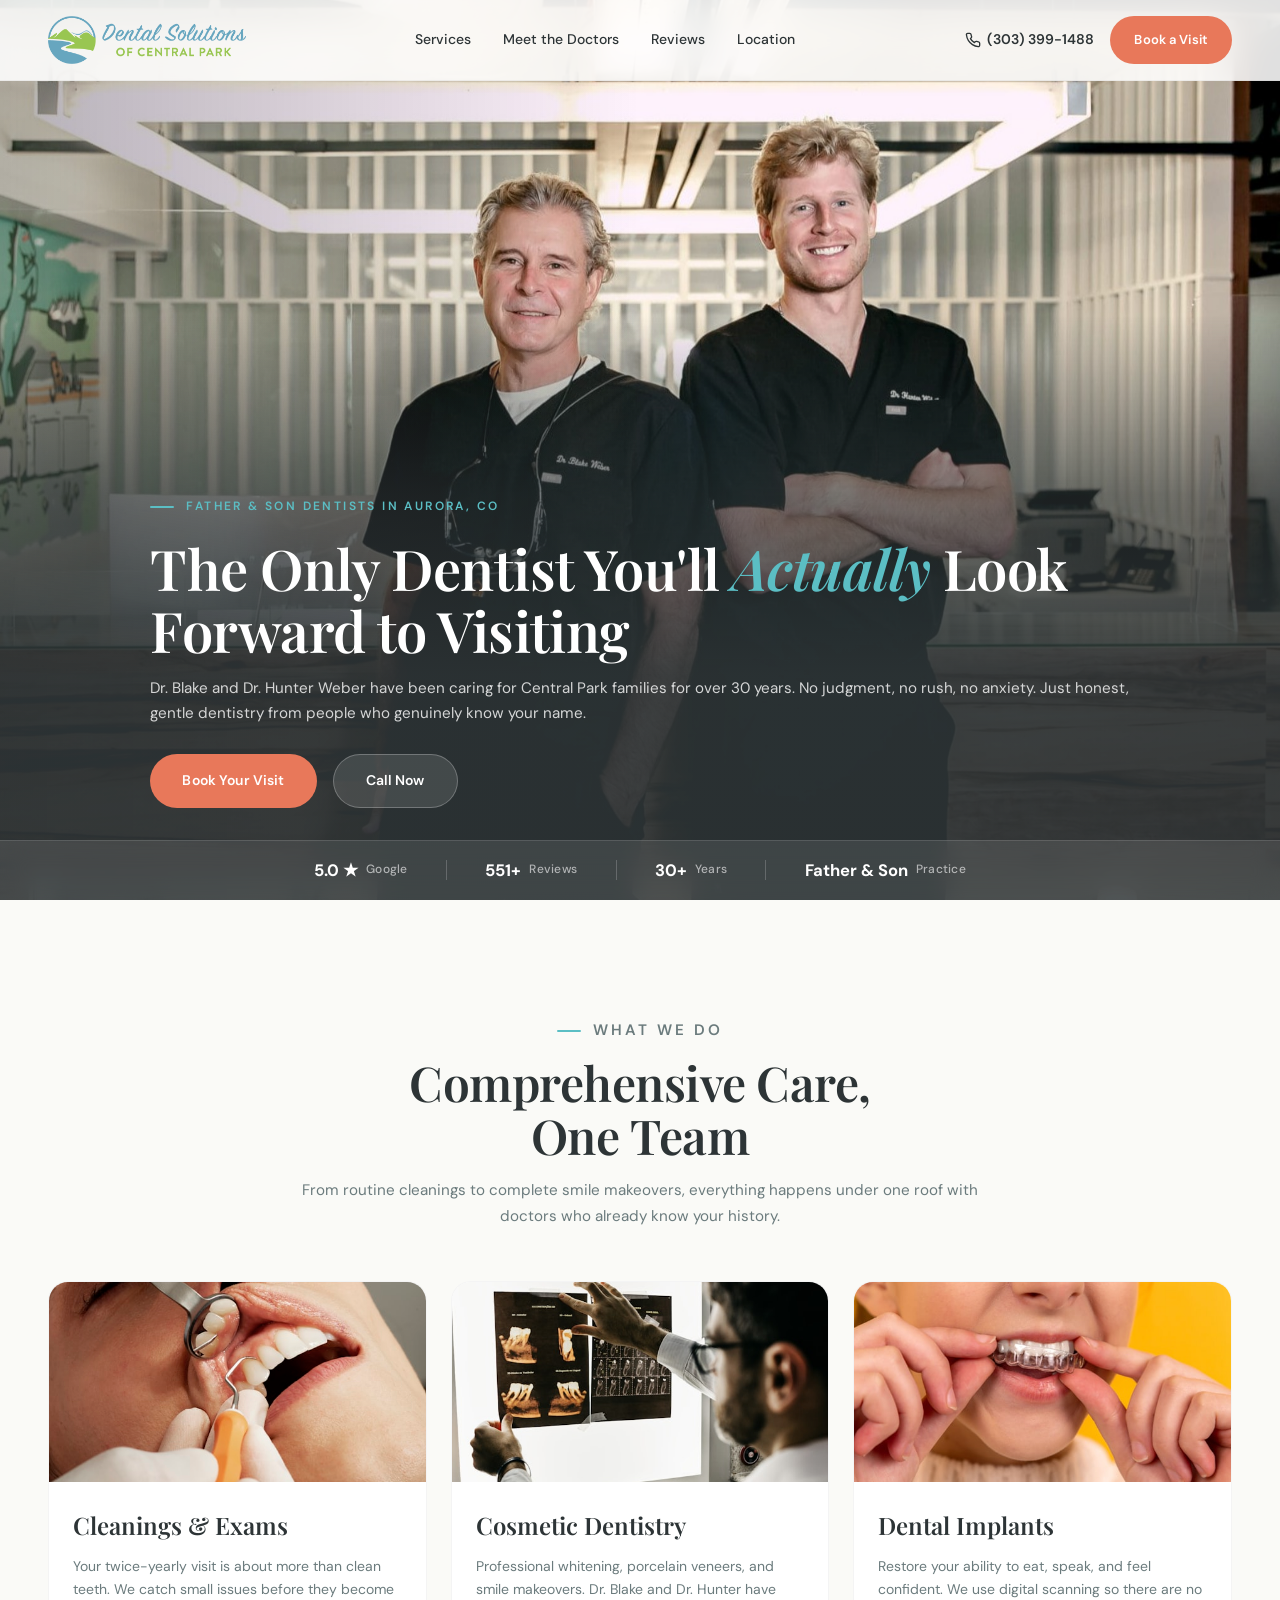
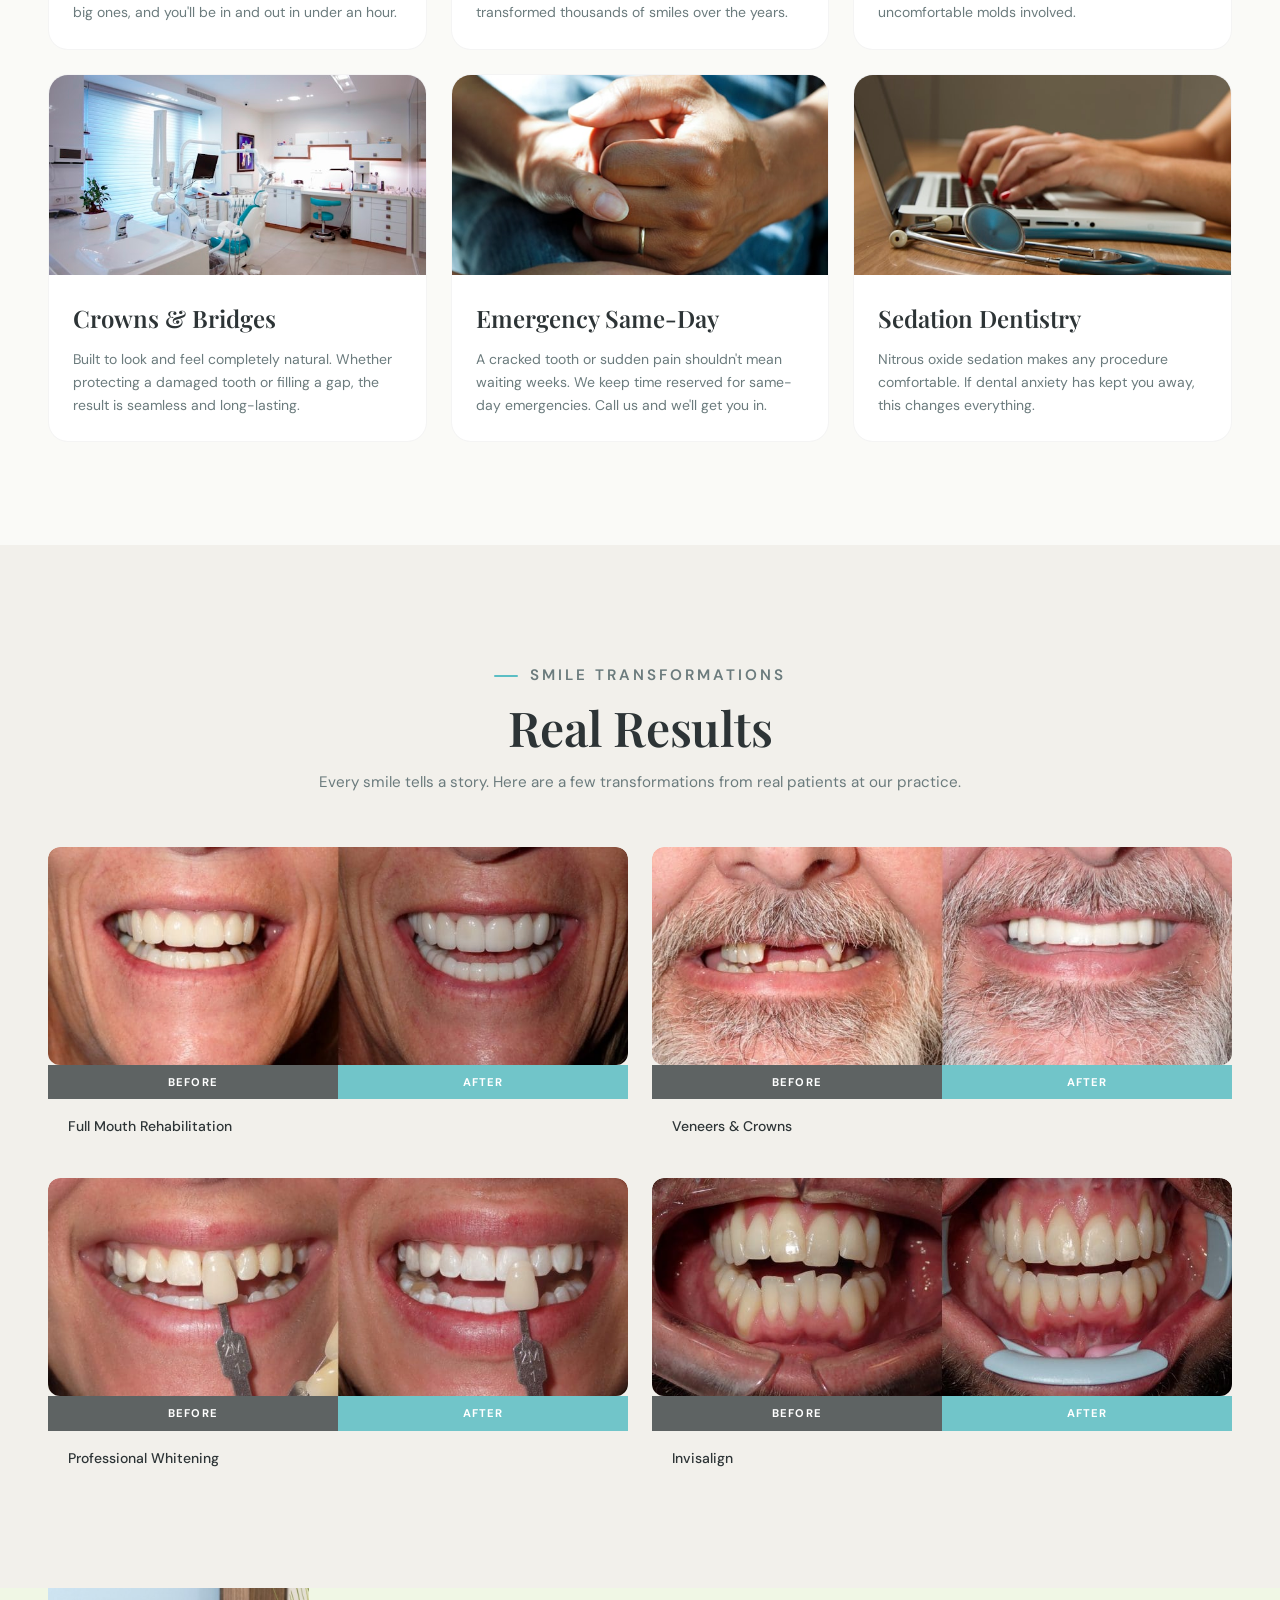
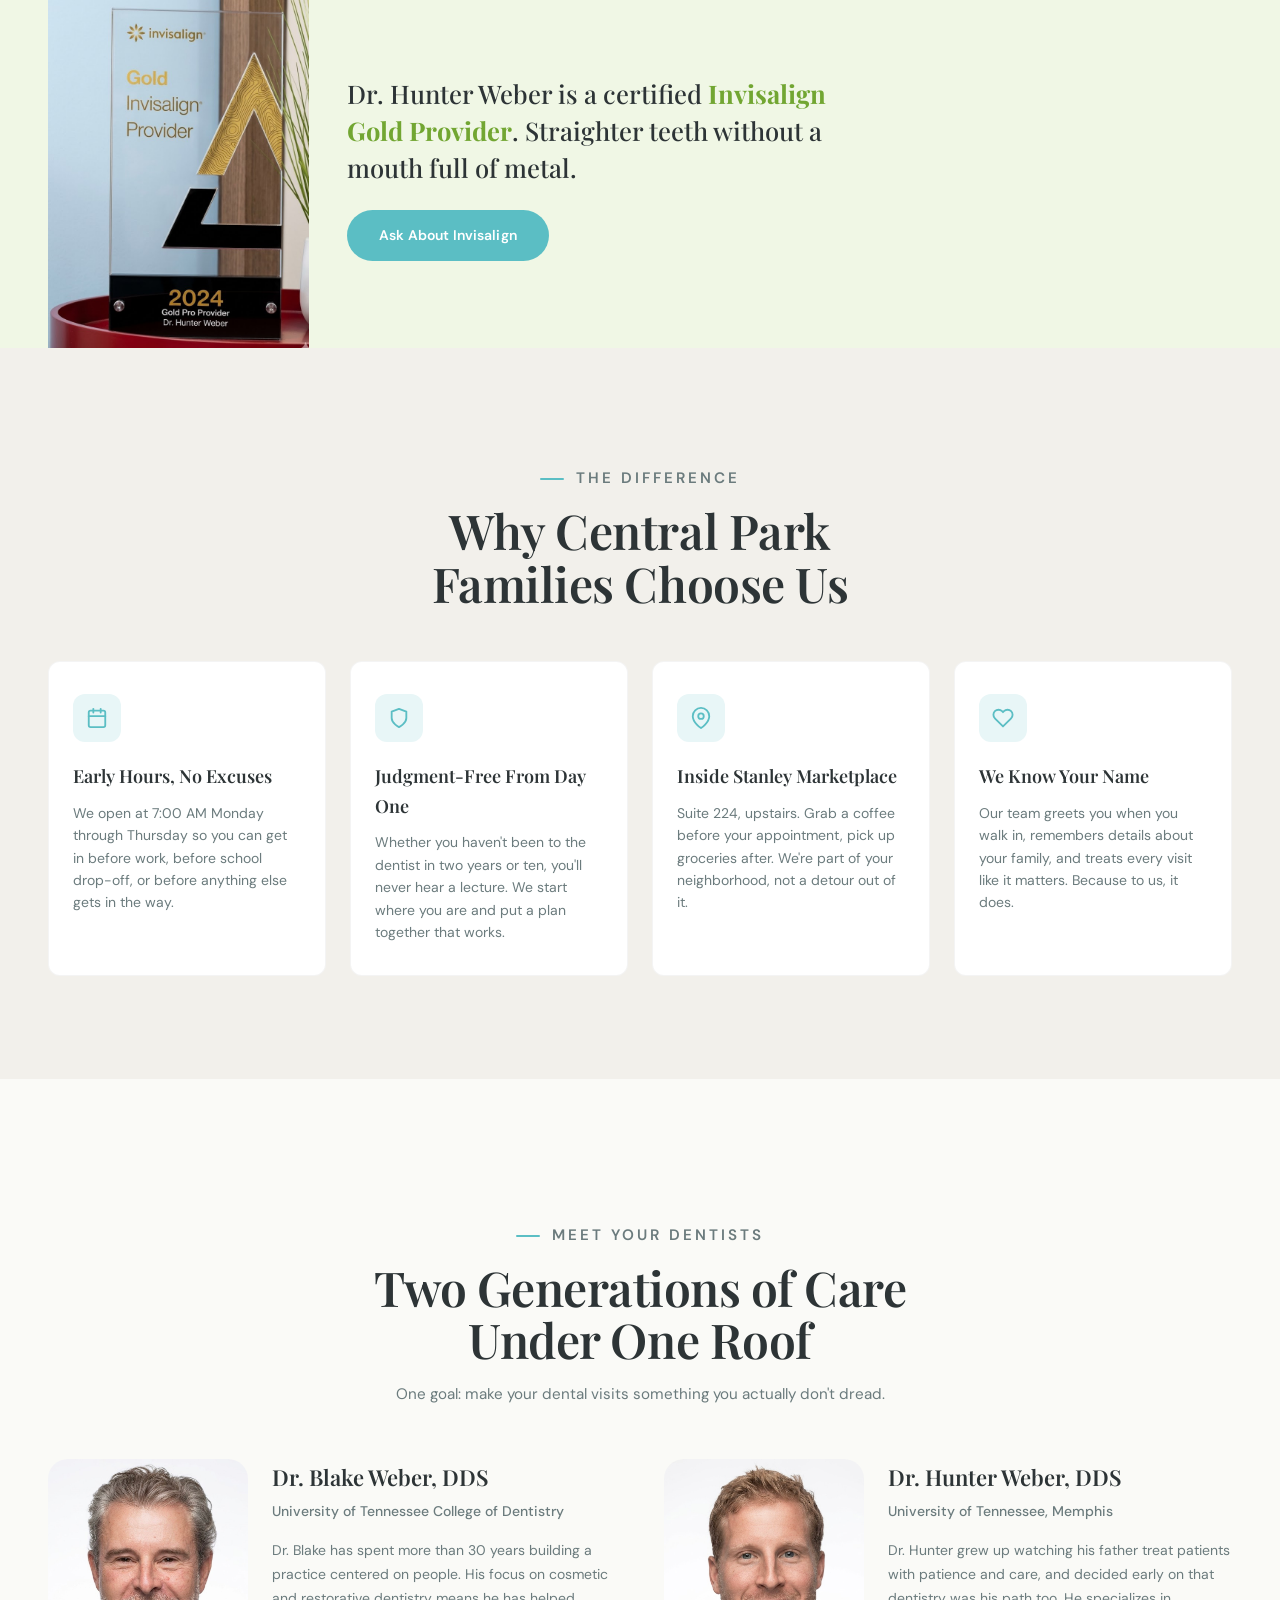
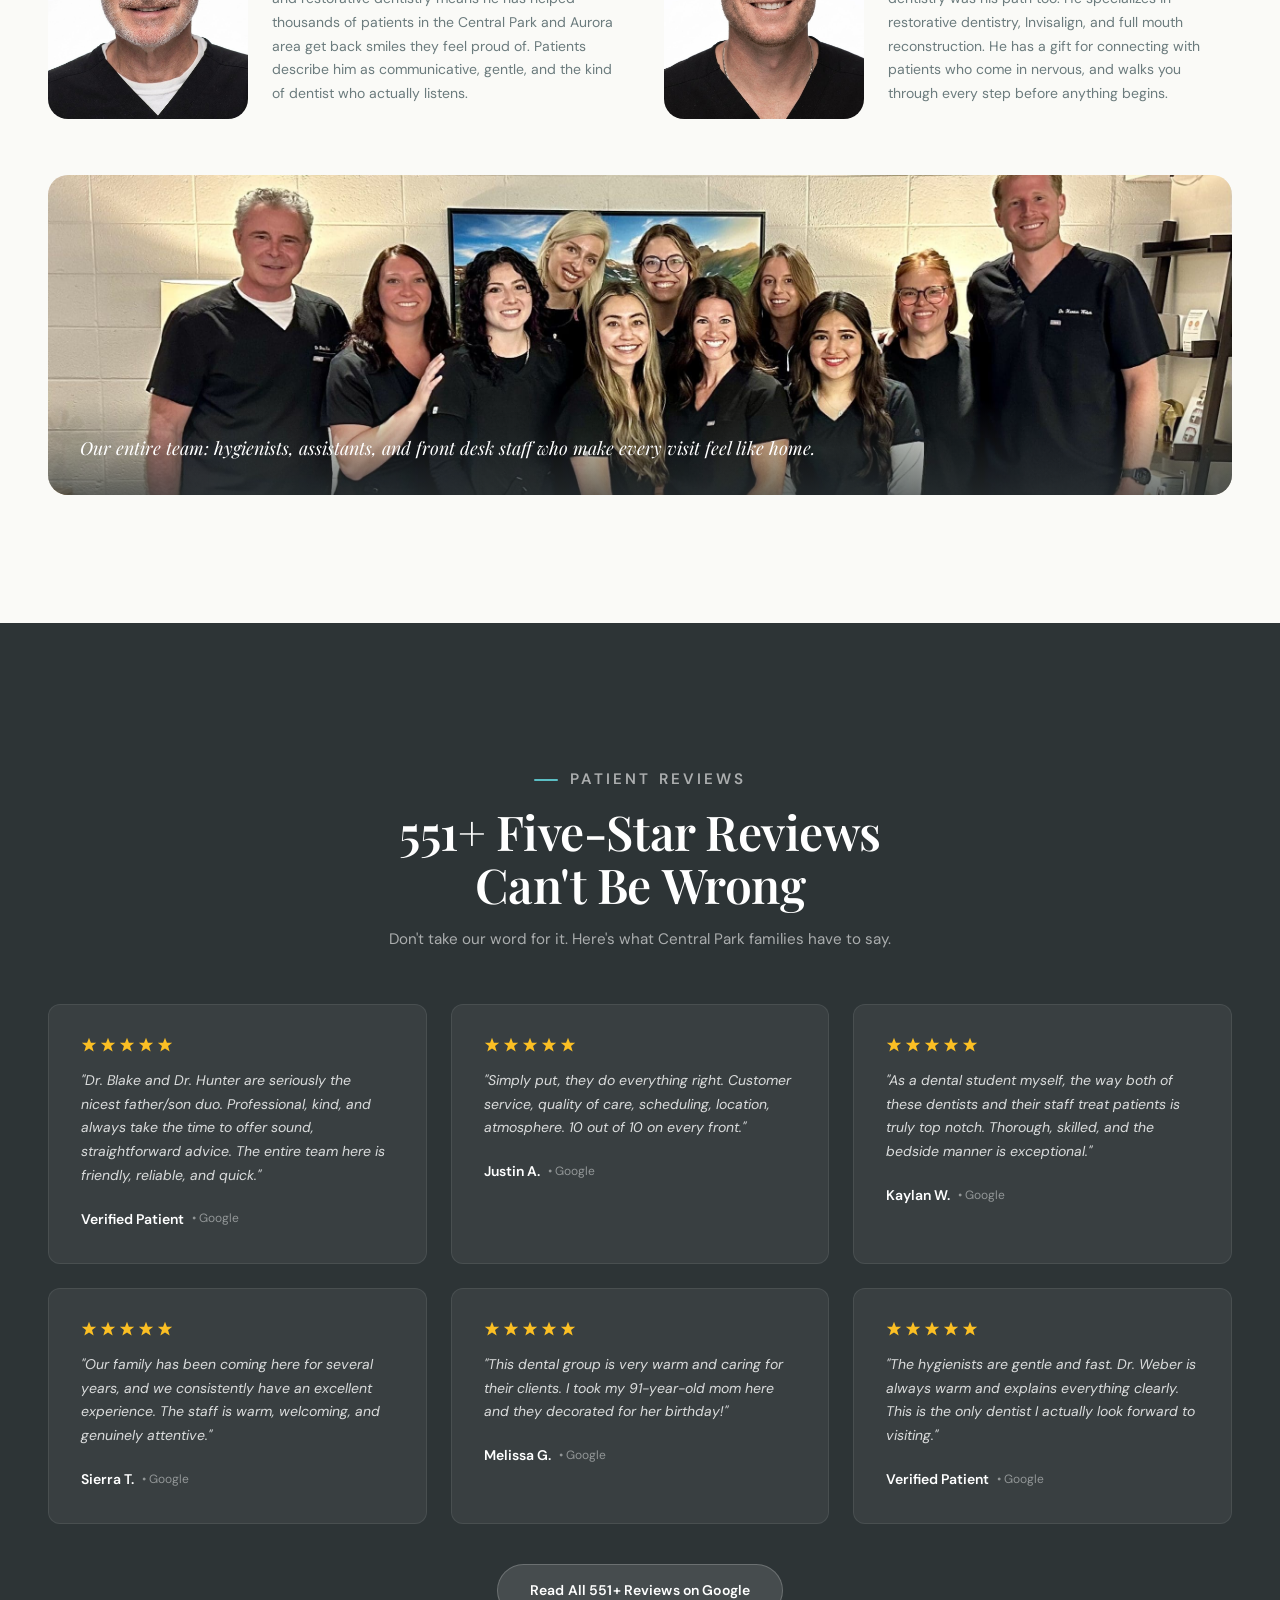
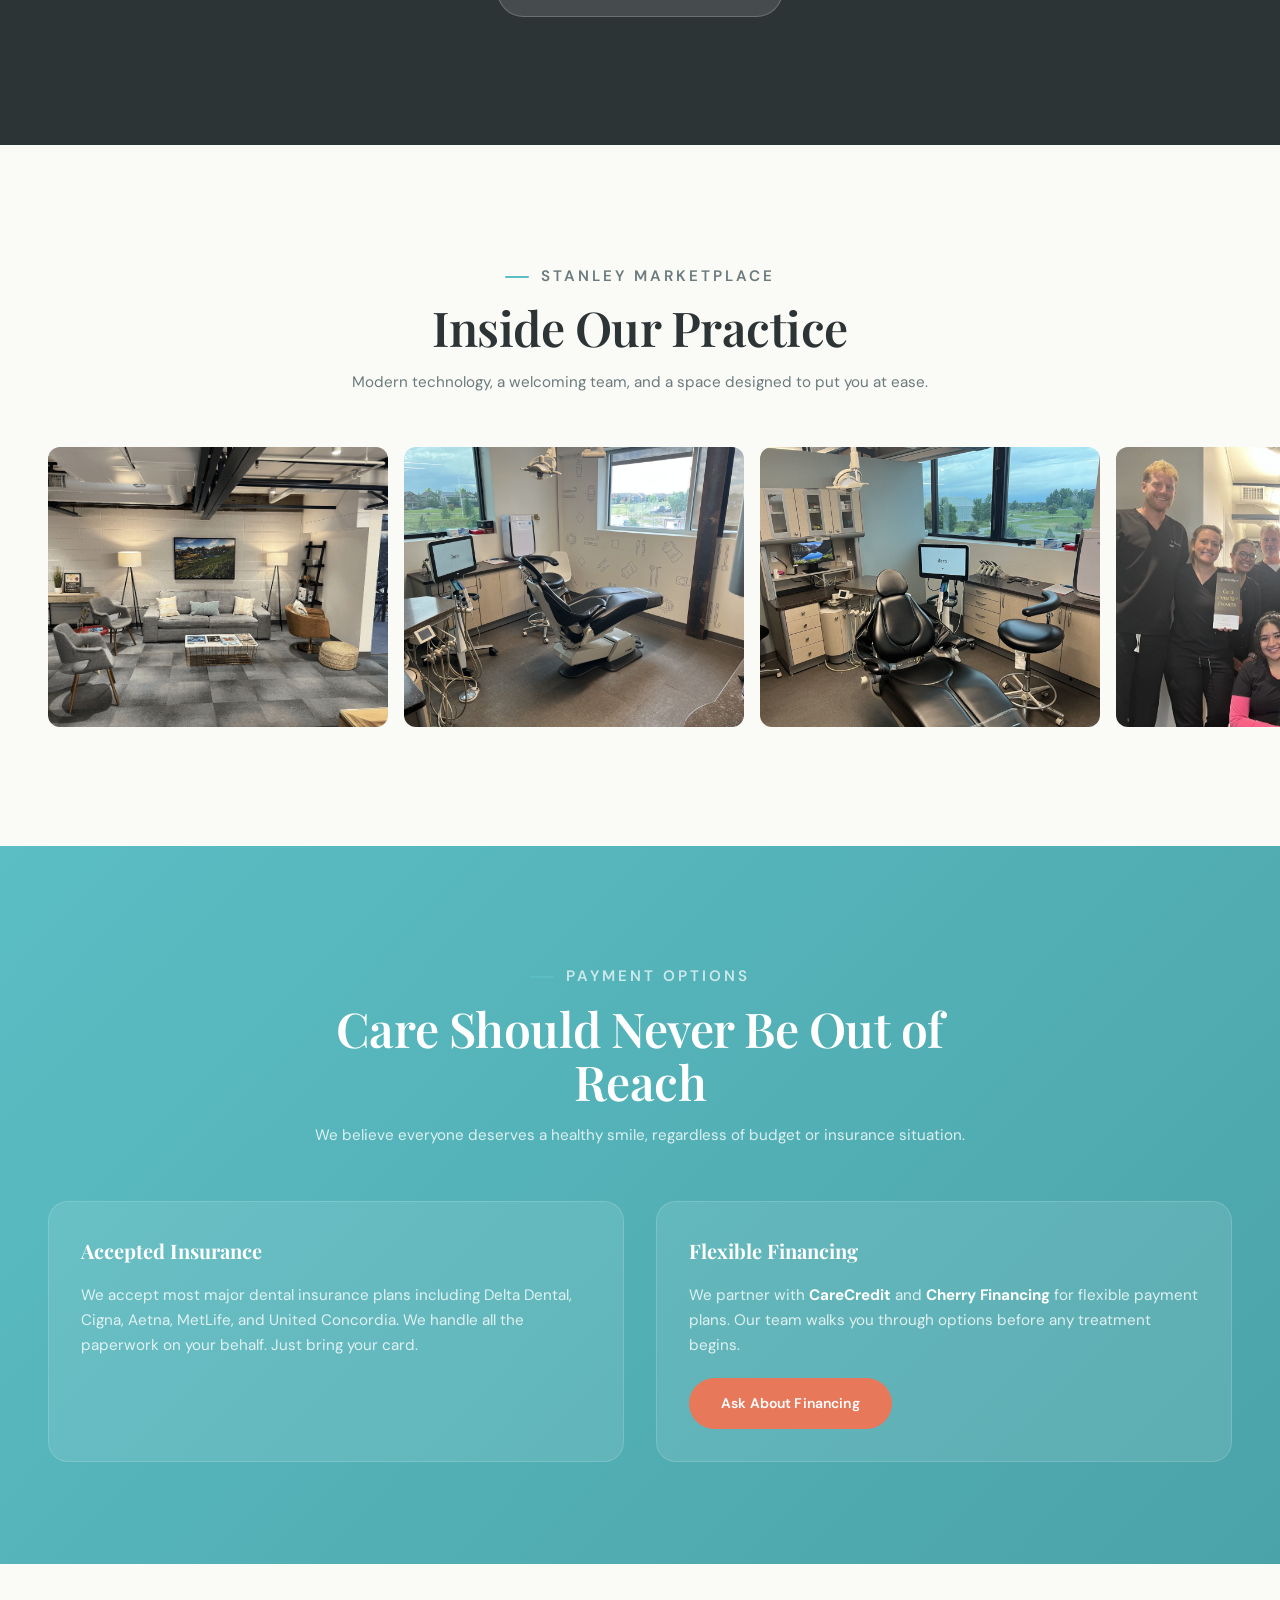
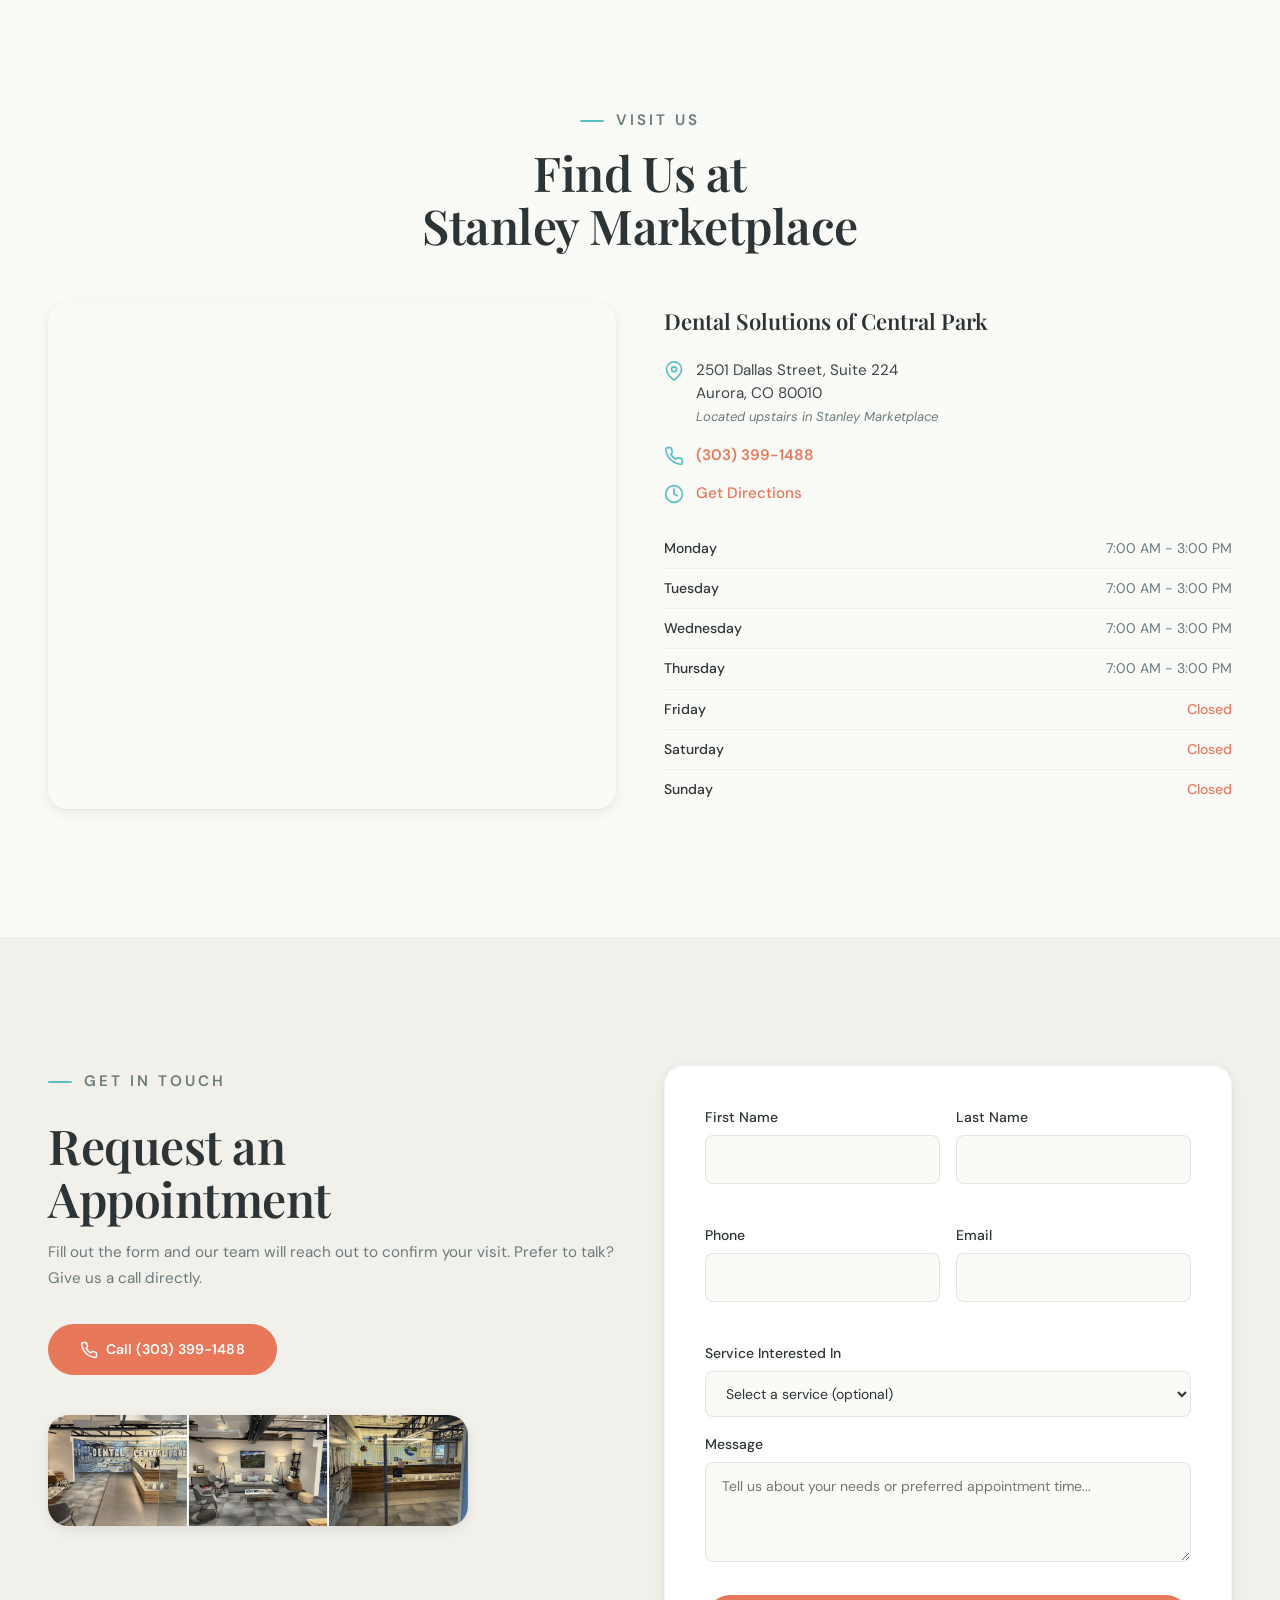
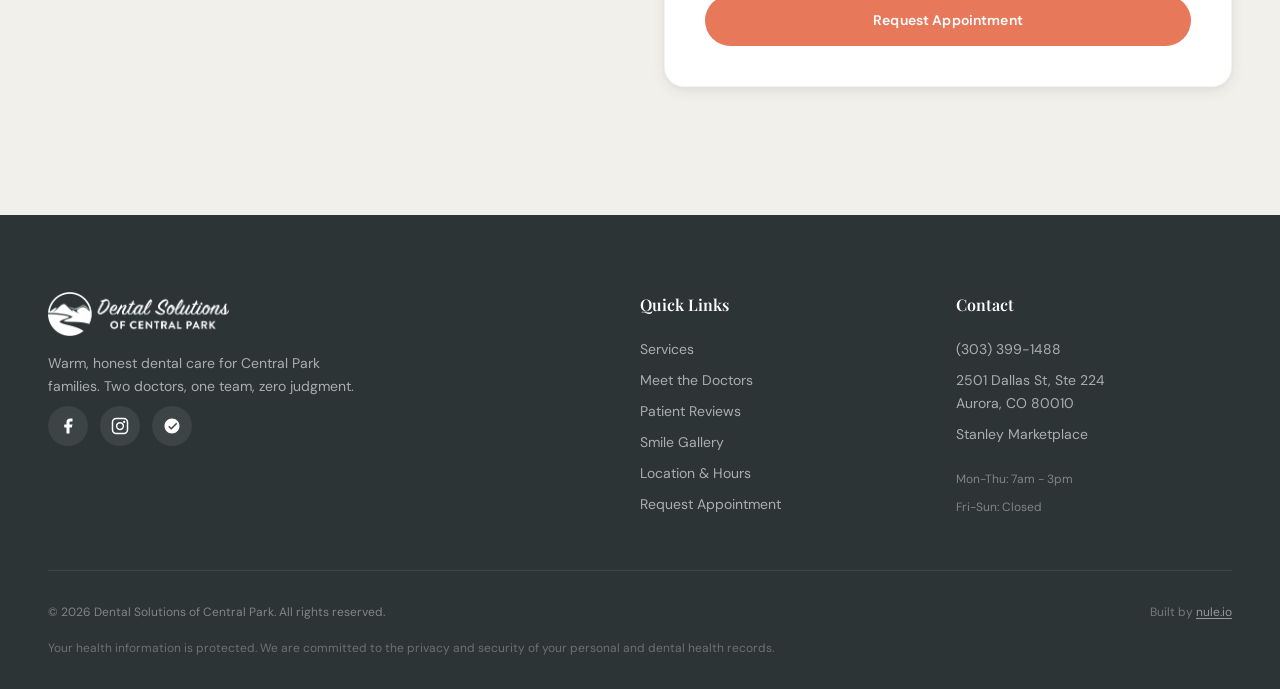
==== index.html @ c7310fb9 "Mobile: fix gallery overflow, reduce hero padding, fix hamburger cutoff, center nav menu" ====
<!DOCTYPE html>
<html lang="en">
<head>
<meta charset="UTF-8" />
<meta name="viewport" content="width=device-width, initial-scale=1.0" />
<title>Dental Solutions of Central Park | Aurora, CO Dentist</title>
<meta name="description" content="Aurora's favorite father-son dental practice. Dr. Blake & Dr. Hunter Weber serve Central Park families with general, cosmetic, and emergency dentistry. 5.0 stars, 551+ reviews." />
<meta name="theme-color" content="#2D3436" />
<link rel="icon" type="image/png" href="assets/logo.png" />
<link rel="apple-touch-icon" href="assets/logo.png" />
<link rel="canonical" href="https://dental-solutions-of-central-park.nule.io/" />

<meta property="og:type" content="website" />
<meta property="og:site_name" content="Dental Solutions of Central Park" />
<meta property="og:title" content="Dental Solutions of Central Park | Aurora, CO" />
<meta property="og:description" content="The only dentist you'll actually look forward to visiting. Father-son care, 5.0 stars, and same-day emergency appointments in Stanley Marketplace, Aurora, CO." />
<meta property="og:url" content="https://dental-solutions-of-central-park.nule.io/" />
<meta property="og:image" content="https://dental-solutions-of-central-park.nule.io/assets/hero.jpg" />
<meta property="og:image:width" content="1200" />
<meta property="og:image:height" content="630" />
<meta property="og:image:alt" content="Dr. Blake Weber and Dr. Hunter Weber, father and son dentists at Dental Solutions of Central Park in Aurora, CO" />
<meta name="twitter:card" content="summary_large_image" />
<meta name="twitter:title" content="Dental Solutions of Central Park | Aurora, CO" />
<meta name="twitter:description" content="The only dentist you'll actually look forward to visiting. Father-son care, 5.0 stars, same-day emergencies." />
<meta name="twitter:image" content="https://dental-solutions-of-central-park.nule.io/assets/hero.jpg" />

<link rel="preconnect" href="https://fonts.googleapis.com" />
<link rel="preconnect" href="https://fonts.gstatic.com" crossorigin />
<link href="https://fonts.googleapis.com/css2?family=Playfair+Display:ital,wght@0,400;0,500;0,600;0,700;1,400;1,500&family=DM+Sans:ital,wght@0,300;0,400;0,500;0,600;0,700;1,400&display=swap" rel="stylesheet" />

<script type="application/ld+json">
{
  "@context": "https://schema.org",
  "@type": "Dentist",
  "name": "Dental Solutions of Central Park",
  "image": "https://dental-solutions-of-central-park.nule.io/assets/hero.jpg",
  "telephone": "+1-303-399-1488",
  "address": {
    "@type": "PostalAddress",
    "streetAddress": "2501 Dallas Street, Suite 224",
    "addressLocality": "Aurora",
    "addressRegion": "CO",
    "postalCode": "80010",
    "addressCountry": "US"
  },
  "url": "https://dentalsolutionsofcp.com/",
  "openingHoursSpecification": [
    { "@type": "OpeningHoursSpecification", "dayOfWeek": ["Monday","Tuesday","Wednesday","Thursday"], "opens": "07:00", "closes": "15:00" }
  ],
  "priceRange": "$$",
  "aggregateRating": { "@type": "AggregateRating", "ratingValue": "5.0", "reviewCount": "551" },
  "areaServed": ["Central Park", "Aurora", "Park Hill", "Lowry"],
  "employee": [
    { "@type": "Person", "name": "Dr. Blake Weber", "jobTitle": "DDS" },
    { "@type": "Person", "name": "Dr. Hunter Weber", "jobTitle": "DDS" }
  ],
  "hasMap": "https://www.google.com/maps/dir/?api=1&destination=2501+Dallas+Street+Suite+224+Aurora+CO+80010"
}
</script>

<style>
/* ============================================
   DENTAL SOLUTIONS OF CENTRAL PARK
   Premium Single-File Build
   ============================================ */

*, *::before, *::after { box-sizing: border-box; margin: 0; padding: 0; }
html { scroll-behavior: smooth; -webkit-text-size-adjust: 100%; }
@media (prefers-reduced-motion: reduce) { html { scroll-behavior: auto; } *, *::before, *::after { animation-duration: 0.01ms !important; transition-duration: 0.01ms !important; } }

body {
  font-family: 'DM Sans', system-ui, -apple-system, sans-serif;
  font-weight: 400; line-height: 1.65;
  color: var(--ink); background: var(--warm-white);
  -webkit-font-smoothing: antialiased; -moz-osx-font-smoothing: grayscale;
  overflow-x: hidden;
}
img { max-width: 100%; display: block; }
a { color: inherit; text-decoration: none; }
button { font: inherit; border: 0; background: 0; cursor: pointer; color: inherit; }
ul { list-style: none; }

:root {
  --teal: #5BBEC4;
  --teal-dark: #4AA3A8;
  --teal-light: #E8F6F7;
  --sage: #8BC63F;
  --sage-dark: #72A632;
  --sage-light: #F0F7E5;
  --warm-white: #FAFAF7;
  --cream: #F2F0EB;
  --charcoal: #2D3436;
  --charcoal-2: #3D4648;
  --charcoal-3: #4D5658;
  --ink: #2D3436;
  --muted: #6B7B7D;
  --coral: #E8785A;
  --coral-dark: #D4664A;
  --coral-hover: #D06847;
  --white: #FFFFFF;
  --line: rgba(45, 52, 54, 0.1);
  --line-soft: rgba(45, 52, 54, 0.05);
  --shadow-sm: 0 1px 3px rgba(45,52,54,0.06), 0 1px 2px rgba(45,52,54,0.04);
  --shadow-md: 0 4px 14px rgba(45,52,54,0.08), 0 2px 6px rgba(45,52,54,0.04);
  --shadow-lg: 0 10px 32px rgba(45,52,54,0.1), 0 4px 12px rgba(45,52,54,0.06);
  --shadow-xl: 0 20px 48px rgba(45,52,54,0.12), 0 8px 20px rgba(45,52,54,0.08);
  --fs-mega: clamp(2.25rem, 4.5vw, 3.5rem);
  --fs-h2: clamp(1.85rem, 4vw, 3rem);
  --fs-h3: clamp(1.25rem, 2vw, 1.5rem);
  --fs-body: clamp(0.95rem, 1.1vw, 1.0625rem);
  --fs-sm: 0.875rem;
  --fs-micro: 0.75rem;
  --max-w: 1280px;
  --gutter: clamp(1.25rem, 4vw, 3rem);
  --radius: 12px;
  --radius-lg: 20px;
  --radius-sm: 8px;
  --ease: cubic-bezier(0.2, 0.8, 0.2, 1);
  --ease-out: cubic-bezier(0.16, 1, 0.3, 1);
  --t-fast: 200ms;
  --t-med: 400ms;
}

.wrap { width: 100%; max-width: var(--max-w); margin: 0 auto; padding-left: var(--gutter); padding-right: var(--gutter); }
section { position: relative; }

.serif { font-family: 'Playfair Display', Georgia, 'Times New Roman', serif; }
.display { font-family: 'Playfair Display', Georgia, serif; font-weight: 600; line-height: 1.1; letter-spacing: -0.01em; }
.eyebrow {
  font-size: var(--fs-micro); letter-spacing: 0.2em; text-transform: uppercase;
  font-weight: 600; color: var(--teal); display: inline-flex; align-items: center; gap: 0.75rem;
}
.eyebrow::before { content: ''; width: 1.5rem; height: 2px; background: var(--teal); display: inline-block; border-radius: 1px; }

.skip-link { position: absolute; top: -100px; left: 1rem; background: var(--coral); color: var(--white); padding: 0.75rem 1.25rem; z-index: 9999; font-weight: 700; border-radius: var(--radius-sm); }
.skip-link:focus { top: 1rem; }

/* ============================================
   BUTTONS
   ============================================ */
.btn {
  display: inline-flex; align-items: center; justify-content: center; gap: 0.5rem;
  font-weight: 600; font-size: var(--fs-sm); letter-spacing: 0.01em;
  padding: 0.875rem 2rem; border-radius: 50px;
  transition: all var(--t-fast) var(--ease); cursor: pointer;
  min-height: 48px; min-width: 44px; text-decoration: none; border: none;
  transform: translate3d(0,0,0);
}
.btn-primary { background: var(--coral); color: var(--white); }
.btn-primary:hover { background: var(--coral-hover); transform: translate3d(0,-2px,0); box-shadow: 0 8px 24px rgba(232,120,90,0.3); }
.btn-secondary { background: var(--white); color: var(--charcoal); border: 1.5px solid var(--line); }
.btn-secondary:hover { border-color: var(--teal); color: var(--teal); transform: translate3d(0,-2px,0); box-shadow: var(--shadow-md); }
.btn-ghost { background: rgba(255,255,255,0.12); color: var(--white); border: 1.5px solid rgba(255,255,255,0.25); }
.btn-ghost:hover { background: rgba(255,255,255,0.2); border-color: rgba(255,255,255,0.4); transform: translate3d(0,-2px,0); }
.btn-teal { background: var(--teal); color: var(--white); }
.btn-teal:hover { background: var(--teal-dark); transform: translate3d(0,-2px,0); box-shadow: 0 8px 24px rgba(91,190,196,0.3); }

/* ============================================
   NAV
   ============================================ */
.nav {
  position: fixed; top: 0; left: 0; right: 0; z-index: 120;
  background: rgba(255,255,255,0.88);
  -webkit-backdrop-filter: blur(16px) saturate(1.4);
  backdrop-filter: blur(16px) saturate(1.4);
  border-bottom: 1px solid var(--line-soft);
  transform: translate3d(0,0,0);
  transition: background var(--t-fast) var(--ease), box-shadow var(--t-fast) var(--ease);
}
.nav.scrolled { background: rgba(255,255,255,0.96); box-shadow: var(--shadow-sm); }
.nav.menu-open { background: transparent; -webkit-backdrop-filter: none; backdrop-filter: none; border-color: transparent; box-shadow: none; }
.nav-inner {
  display: flex; align-items: center; justify-content: space-between;
  height: clamp(64px, 7vw, 80px); gap: 1.5rem;
}
.nav-logo { height: clamp(36px, 4vw, 48px); flex-shrink: 0; }
.nav-logo img { height: 100%; width: auto; }
.nav-links { display: flex; align-items: center; gap: clamp(1.25rem, 2.5vw, 2.5rem); }
.nav-links a {
  font-size: var(--fs-sm); font-weight: 500; color: var(--charcoal); position: relative;
  transition: color var(--t-fast) var(--ease); padding: 0.25rem 0;
}
.nav-links a::after {
  content: ''; position: absolute; bottom: -2px; left: 0; width: 0; height: 2px;
  background: var(--teal); transition: width var(--t-fast) var(--ease); border-radius: 1px;
}
.nav-links a:hover { color: var(--teal); }
.nav-links a:hover::after { width: 100%; }
.nav-cta { display: flex; align-items: center; gap: 1rem; flex-shrink: 0; }
.nav-phone { font-weight: 600; font-size: var(--fs-sm); color: var(--charcoal); display: flex; align-items: center; gap: 0.4rem; transition: color var(--t-fast); white-space: nowrap; }
.nav-phone:hover { color: var(--coral); }
.nav-phone svg { width: 16px; height: 16px; flex-shrink: 0; }

/* Hamburger */
.hamburger { display: none; width: 44px; height: 44px; align-items: center; justify-content: center; flex-direction: column; gap: 6px; cursor: pointer; position: relative; z-index: 130; }
.hamburger span { display: block; width: 24px; height: 2px; background: var(--charcoal); transition: all var(--t-fast) var(--ease); border-radius: 2px; transform-origin: center; }
.hamburger.open span { background: var(--white); }
.hamburger.open span:nth-child(1) { transform: rotate(45deg) translate(4.5px, 4.5px); }
.hamburger.open span:nth-child(2) { opacity: 0; transform: scaleX(0); }
.hamburger.open span:nth-child(3) { transform: rotate(-45deg) translate(4.5px, -4.5px); }

/* Mobile nav */
.mobile-nav {
  position: fixed; top: 0; left: 0; right: 0; bottom: 0; z-index: 125;
  background: var(--charcoal);
  display: flex; flex-direction: column; align-items: center; justify-content: center; gap: 1.75rem;
  opacity: 0; pointer-events: none; transition: opacity var(--t-med) var(--ease);
  padding: 0; text-align: center;
}
.mobile-nav.open { opacity: 1; pointer-events: auto; }
.mobile-nav a {
  font-family: 'Playfair Display', Georgia, serif; font-size: 1.5rem; font-weight: 500;
  color: var(--white); opacity: 0.85; transition: opacity var(--t-fast);
  text-align: center;
}
.mobile-nav a:hover { opacity: 1; }
.mobile-nav .btn { margin-top: 1rem; }
.mobile-nav-close {
  position: absolute; top: 1.25rem; right: 1.25rem;
  width: 44px; height: 44px; display: flex; align-items: center; justify-content: center;
  font-size: 2rem; color: var(--white); background: none; border: none; cursor: pointer;
  opacity: 0.7; transition: opacity var(--t-fast);
}
.mobile-nav-close:hover { opacity: 1; }

@media (max-width: 900px) {
  .nav-links, .nav-cta .btn-primary { display: none; }
  .hamburger { display: flex; }
  .nav-cta .nav-phone { display: none; }
  .hero-content { margin-left: 0; margin-right: 0; }
}

/* Sticky call button — mobile only */
.sticky-call {
  display: none; position: fixed; bottom: 1.5rem; left: 50%; transform: translateX(-50%) translateY(80px);
  z-index: 90; background: var(--coral); color: var(--white); border-radius: 50px;
  padding: 0.85rem 1.75rem; font-weight: 700; font-size: 0.9rem; letter-spacing: 0.01em;
  box-shadow: 0 8px 28px rgba(232,120,90,0.4); transition: transform 0.4s var(--ease-out);
  align-items: center; gap: 0.5rem; min-height: 48px; text-decoration: none;
}
.sticky-call svg { width: 18px; height: 18px; flex-shrink: 0; }
.sticky-call.visible { transform: translateX(-50%) translateY(0); }
@media (max-width: 900px) { .sticky-call { display: flex; } }

/* ============================================
   HERO
   ============================================ */
/* HERO — full bg, content centered-left at bottom, trust bar inside */
.hero {
  position: relative; min-height: 100svh; overflow: hidden;
  display: flex; flex-direction: column; justify-content: flex-end;
  background: var(--charcoal);
}
.hero::before {
  content: ''; position: absolute; inset: 0; z-index: 0;
  background: url('assets/hero.jpg') center 15% / cover no-repeat;
  transform: translate3d(0,0,0);
}
.hero::after {
  content: ''; position: absolute; inset: 0; z-index: 1;
  background:
    linear-gradient(180deg, rgba(45,52,54,0) 0%, rgba(45,52,54,0) 35%, rgba(45,52,54,0.6) 55%, rgba(45,52,54,0.92) 75%),
    linear-gradient(90deg, rgba(45,52,54,0.35) 0%, rgba(45,52,54,0) 50%);
}
.hero .wrap { position: relative; z-index: 2; }
.hero-content { max-width: none; padding-bottom: 2rem; margin-left: clamp(2rem, 8vw, 8rem); margin-right: clamp(2rem, 8vw, 8rem); }
.hero-eyebrow {
  font-size: var(--fs-micro); letter-spacing: 0.2em; text-transform: uppercase;
  font-weight: 600; color: var(--teal); display: inline-flex;
  align-items: center; gap: 0.75rem; margin-bottom: 1.25rem;
}
.hero-eyebrow::before { content: ''; width: 1.5rem; height: 2px; background: var(--teal); display: inline-block; border-radius: 1px; }
.hero h1 {
  font-family: 'Playfair Display', Georgia, serif; font-weight: 600;
  font-size: var(--fs-mega); line-height: 1.1; letter-spacing: -0.01em;
  color: var(--white); margin-bottom: 1rem;
}
.hero h1 em { font-style: italic; color: var(--teal); }
.hero-sub {
  font-size: clamp(0.95rem, 1.1vw, 1.0625rem); color: rgba(255,255,255,0.8);
  line-height: 1.65; margin-bottom: 1.75rem;
}
.mobile-only { display: none; }
.desktop-only { display: inline; }
p.desktop-only { display: block; }
.hero-btns { display: flex; flex-wrap: wrap; gap: 1rem; }

/* Trust bar — inside hero */
.hero-trust {
  position: relative; z-index: 2;
  background: rgba(255,255,255,0.1);
  -webkit-backdrop-filter: blur(12px);
  backdrop-filter: blur(12px);
  border-top: 1px solid rgba(255,255,255,0.12);
  padding: 1rem 0;
  transform: translate3d(0,0,0);
}
.trust-bar-inner {
  display: flex; align-items: center; justify-content: center;
  gap: clamp(1.25rem, 3vw, 3rem); flex-wrap: wrap;
}
.trust-item { display: flex; align-items: center; gap: 0.5rem; text-align: center; white-space: nowrap; }
.trust-number {
  font-family: 'DM Sans', sans-serif; font-weight: 700;
  font-size: clamp(1rem, 1.3vw, 1.15rem); color: var(--white);
}
.trust-label { font-size: var(--fs-micro); color: rgba(255,255,255,0.6); font-weight: 500; letter-spacing: 0.02em; }
.trust-divider { width: 1px; height: 20px; background: rgba(255,255,255,0.2); flex-shrink: 0; }

@media (max-width: 900px) {
  .hero::before { background-image: url('assets/hero-mobile.jpg'); background-position: center top; background-size: cover; }
  .hero::after { background: linear-gradient(180deg, rgba(45,52,54,0.05) 0%, rgba(45,52,54,0.2) 25%, rgba(45,52,54,0.8) 55%, rgba(45,52,54,0.95) 80%); }
  .hero-content { max-width: 100%; }
  .hero h1 { font-size: clamp(1.75rem, 7vw, 2.25rem); }
  .desktop-only { display: none !important; }
  .mobile-only { display: inline !important; }
  p.mobile-only { display: block !important; }
  .hero-sub { font-size: 0.95rem; margin-bottom: 1.25rem; }
  .hero-btns { gap: 0.75rem; }
  .hero-btns .btn { padding: 0.75rem 1.5rem; min-height: 44px; font-size: 0.85rem; }
  .trust-bar-inner { justify-content: center; gap: clamp(0.5rem, 1.5vw, 1rem); flex-wrap: nowrap; }
  .trust-number { font-size: 0.8rem; }
  .trust-label { font-size: 0.55rem; }
  .trust-divider { height: 14px; }
  .trust-item { gap: 0.3rem; }
}

/* ============================================
   SECTION COMMON
   ============================================ */
.section-pad { padding: clamp(4rem, 8vw, 7rem) 0; }
.section-pad-lg { padding: clamp(5rem, 10vw, 8rem) 0; }
.section-header { text-align: center; max-width: 680px; margin: 0 auto clamp(2.5rem, 4vw, 4rem); }
.section-header h2 { font-size: var(--fs-h2); margin-top: 0.75rem; color: var(--charcoal); }
.section-header p { font-size: var(--fs-body); color: var(--muted); margin-top: 1rem; line-height: 1.7; }

/* ============================================
   SERVICES
   ============================================ */
.services-section { background: var(--warm-white); }
.services-grid {
  display: grid; grid-template-columns: repeat(3, 1fr);
  gap: 1.5rem;
}
.service-card {
  background: var(--white); border-radius: var(--radius-lg); overflow: hidden;
  border: 1px solid var(--line-soft);
  transition: all var(--t-med) var(--ease);
  transform: translate3d(0,0,0);
}
.service-card:hover { transform: translate3d(0,-4px,0); box-shadow: var(--shadow-lg); border-color: transparent; }
.service-card-img {
  height: 200px; overflow: hidden; position: relative;
}
.service-card-img img { width: 100%; height: 100%; object-fit: cover; transition: transform 0.6s var(--ease); }
.service-card:hover .service-card-img img { transform: scale(1.05); }
.service-card-body { padding: 1.5rem; }
.service-card-body h3 {
  font-family: 'Playfair Display', Georgia, serif; font-size: var(--fs-h3);
  font-weight: 600; color: var(--charcoal); margin-bottom: 0.625rem;
}
.service-card-body p { font-size: var(--fs-sm); color: var(--muted); line-height: 1.65; }

@media (max-width: 900px) { .services-grid { grid-template-columns: repeat(2, 1fr); } }
@media (max-width: 600px) { .services-grid { grid-template-columns: 1fr; } }

/* ============================================
   WHY US
   ============================================ */
.why-section { background: var(--cream); }
.why-grid {
  display: grid; grid-template-columns: repeat(4, 1fr); gap: 1.5rem;
}
.why-card {
  background: var(--white); border-radius: var(--radius); padding: 2rem 1.5rem;
  border: 1px solid var(--line-soft);
  transition: all var(--t-med) var(--ease);
  transform: translate3d(0,0,0);
}
.why-card:hover { transform: translate3d(0,-3px,0); box-shadow: var(--shadow-md); }
.why-icon {
  width: 48px; height: 48px; border-radius: 12px;
  background: var(--teal-light); display: flex; align-items: center; justify-content: center;
  margin-bottom: 1.25rem; color: var(--teal);
}
.why-icon svg { width: 22px; height: 22px; }
.why-card h3 { font-family: 'Playfair Display', Georgia, serif; font-size: 1.125rem; font-weight: 600; color: var(--charcoal); margin-bottom: 0.625rem; }
.why-card p { font-size: var(--fs-sm); color: var(--muted); line-height: 1.6; }

@media (max-width: 900px) { .why-grid { grid-template-columns: repeat(2, 1fr); } }
@media (max-width: 600px) { .why-grid { grid-template-columns: 1fr; } }

/* ============================================
   ABOUT / DOCTORS
   ============================================ */
.about-section { background: var(--warm-white); }
.doctors-grid { display: grid; grid-template-columns: repeat(2, 1fr); gap: 3rem; margin-bottom: 3.5rem; }
.doctor-card { display: flex; gap: 1.5rem; align-items: flex-start; }
.doctor-photo {
  width: 200px; height: 260px; flex-shrink: 0; border-radius: var(--radius-lg);
  overflow: hidden; position: relative;
}
.doctor-photo img { width: 100%; height: 100%; object-fit: cover; object-position: center top; }
.doctor-info { flex: 1; }
.doctor-info h3 {
  font-family: 'Playfair Display', Georgia, serif; font-size: 1.375rem;
  font-weight: 600; color: var(--charcoal); margin-bottom: 0.25rem;
}
.doctor-cred { font-size: var(--fs-sm); color: var(--teal); font-weight: 500; margin-bottom: 1rem; }
.doctor-info p { font-size: var(--fs-sm); color: var(--muted); line-height: 1.7; }

.team-strip {
  background: var(--cream); border-radius: var(--radius-lg); overflow: hidden;
  position: relative;
}
.team-strip img { width: 100%; height: 320px; object-fit: cover; object-position: center 20%; }
.team-strip-overlay {
  position: absolute; bottom: 0; left: 0; right: 0;
  background: linear-gradient(transparent, rgba(45,52,54,0.7));
  padding: 2rem; color: var(--white);
}
.team-strip-overlay p { font-family: 'Playfair Display', Georgia, serif; font-size: 1.125rem; font-style: italic; }

@media (max-width: 900px) {
  .doctors-grid { grid-template-columns: 1fr; gap: 2.5rem; }
  .doctor-card { flex-direction: column; align-items: center; text-align: center; }
  .doctor-photo { width: 180px; height: 230px; }
}

/* ============================================
   REVIEWS
   ============================================ */
.reviews-section { background: var(--charcoal); color: var(--white); }
.reviews-section .eyebrow { color: var(--teal); }
.reviews-section .eyebrow::before { background: var(--teal); }
.reviews-section .section-header h2 { color: var(--white); }
.reviews-section .section-header p { color: rgba(255,255,255,0.6); }
.reviews-grid { display: grid; grid-template-columns: repeat(3, 1fr); gap: 1.5rem; }
.review-card {
  background: rgba(255,255,255,0.06);
  border: 1px solid rgba(255,255,255,0.08);
  border-radius: var(--radius); padding: 2rem;
  transition: all var(--t-med) var(--ease);
  transform: translate3d(0,0,0);
}
.review-card:hover { background: rgba(255,255,255,0.1); transform: translate3d(0,-3px,0); }
.review-stars { display: flex; gap: 3px; margin-bottom: 1rem; }
.review-stars svg { width: 16px; height: 16px; fill: #FBBF24; }
.review-text { font-size: var(--fs-sm); color: rgba(255,255,255,0.82); line-height: 1.7; margin-bottom: 1.25rem; font-style: italic; }
.review-author { display: flex; align-items: center; gap: 0.5rem; }
.review-author-name { font-weight: 600; font-size: var(--fs-sm); color: var(--white); }
.review-source { font-size: var(--fs-micro); color: rgba(255,255,255,0.45); }
.review-cta { text-align: center; margin-top: 2.5rem; }

@media (max-width: 900px) { .reviews-grid { grid-template-columns: 1fr; } }

/* ============================================
   FINANCING BANNER
   ============================================ */
.financing-section {
  background: linear-gradient(135deg, var(--teal) 0%, var(--teal-dark) 100%);
  color: var(--white);
}
.financing-inner {
  display: flex; align-items: center; justify-content: space-between; gap: 2rem; flex-wrap: wrap;
}
.financing-text { max-width: 600px; }
.financing-text h2 { font-family: 'Playfair Display', Georgia, serif; font-size: clamp(1.5rem, 3vw, 2rem); font-weight: 600; margin-bottom: 0.75rem; }
.financing-text p { font-size: var(--fs-body); opacity: 0.9; line-height: 1.65; }
@media (max-width: 700px) { .financing-inner { flex-direction: column; text-align: center; } }

/* ============================================
   LOCATION / CONTACT
   ============================================ */
.location-section { background: var(--warm-white); }
.location-grid { display: grid; grid-template-columns: 1fr 1fr; gap: 3rem; }
.location-map {
  border-radius: var(--radius-lg); overflow: hidden; min-height: 380px;
  box-shadow: var(--shadow-md);
}
.location-map iframe { width: 100%; height: 100%; border: 0; display: block; }
.location-info h3 { font-family: 'Playfair Display', Georgia, serif; font-size: 1.375rem; font-weight: 600; color: var(--charcoal); margin-bottom: 1.25rem; }
.location-detail { display: flex; gap: 0.75rem; margin-bottom: 1rem; align-items: flex-start; }
.location-detail svg { width: 20px; height: 20px; flex-shrink: 0; color: var(--teal); margin-top: 2px; }
.location-detail span { font-size: var(--fs-body); color: var(--charcoal-2); line-height: 1.5; }
.location-detail a { color: var(--coral); font-weight: 600; transition: color var(--t-fast); }
.location-detail a:hover { color: var(--coral-dark); }
.hours-table { margin-top: 1.5rem; }
.hours-row { display: flex; justify-content: space-between; padding: 0.5rem 0; border-bottom: 1px solid var(--line-soft); }
.hours-row:last-child { border-bottom: none; }
.hours-day { font-weight: 500; font-size: var(--fs-sm); color: var(--charcoal); }
.hours-time { font-size: var(--fs-sm); color: var(--muted); }
.hours-closed { color: var(--coral); font-weight: 500; }

@media (max-width: 900px) { .location-grid { grid-template-columns: 1fr; } .location-map { min-height: 300px; } }

/* ============================================
   CONTACT FORM
   ============================================ */
.contact-section { background: var(--cream); }
.contact-inner { display: grid; grid-template-columns: 1fr 1fr; gap: 3rem; align-items: start; }
.contact-text h2 { font-family: 'Playfair Display', Georgia, serif; font-size: var(--fs-h2); font-weight: 600; color: var(--charcoal); margin-bottom: 1rem; }
.contact-text p { font-size: var(--fs-body); color: var(--muted); line-height: 1.7; margin-bottom: 1.5rem; }
.contact-text .btn { margin-top: 0.5rem; }
.contact-form {
  background: var(--white); border-radius: var(--radius-lg); padding: 2.5rem;
  box-shadow: var(--shadow-md); border: 1px solid var(--line-soft);
}
.form-row { display: grid; grid-template-columns: 1fr 1fr; gap: 1rem; margin-bottom: 1rem; }
.form-group { margin-bottom: 1rem; }
.form-group:last-of-type { margin-bottom: 1.5rem; }
.form-group label { display: block; font-size: var(--fs-sm); font-weight: 500; color: var(--charcoal); margin-bottom: 0.375rem; }
.form-group input, .form-group textarea, .form-group select {
  width: 100%; padding: 0.75rem 1rem; border: 1.5px solid var(--line);
  border-radius: var(--radius-sm); font: inherit; font-size: var(--fs-sm);
  background: var(--warm-white); color: var(--charcoal);
  transition: border-color var(--t-fast) var(--ease), box-shadow var(--t-fast) var(--ease);
  min-height: 44px;
}
.form-group input:focus, .form-group textarea:focus, .form-group select:focus { outline: none; border-color: var(--teal); box-shadow: 0 0 0 3px rgba(91,190,196,0.15); }
.form-group textarea { resize: vertical; min-height: 100px; }
.form-submit { width: 100%; }

@media (max-width: 900px) { .contact-inner { grid-template-columns: 1fr; } .form-row { grid-template-columns: 1fr; } }

/* ============================================
   FOOTER
   ============================================ */
.footer { background: var(--charcoal); color: var(--white); padding: clamp(3rem, 6vw, 5rem) 0 2rem; }
.footer-grid {
  display: grid; grid-template-columns: 2fr 1fr 1fr; gap: 2.5rem;
  padding-bottom: 3rem; border-bottom: 1px solid rgba(255,255,255,0.08);
}
.footer-brand img { height: 44px; width: auto; margin-bottom: 1rem; filter: brightness(10); }
.footer-tagline { font-size: var(--fs-sm); color: rgba(255,255,255,0.6); line-height: 1.65; max-width: 320px; }
.footer h4 { font-family: 'Playfair Display', Georgia, serif; font-size: 1rem; font-weight: 600; margin-bottom: 1rem; }
.footer-links a, .footer-links span { display: block; font-size: var(--fs-sm); color: rgba(255,255,255,0.6); padding: 0.25rem 0; transition: color var(--t-fast); }
.footer-links a:hover { color: var(--teal); }
.footer-social { display: flex; gap: 0.75rem; margin-top: 0.5rem; }
.footer-social a {
  width: 40px; height: 40px; border-radius: 50%;
  background: rgba(255,255,255,0.08); display: flex; align-items: center; justify-content: center;
  transition: all var(--t-fast) var(--ease);
}
.footer-social a:hover { background: var(--teal); transform: translate3d(0,-2px,0); }
.footer-social svg { width: 18px; height: 18px; fill: var(--white); }
.footer-bottom {
  display: flex; align-items: center; justify-content: space-between;
  padding-top: 2rem; flex-wrap: wrap; gap: 1rem;
}
.footer-copy { font-size: var(--fs-micro); color: rgba(255,255,255,0.4); }
.footer-nule { font-size: var(--fs-micro); color: rgba(255,255,255,0.35); }
.footer-nule a { color: rgba(255,255,255,0.5); transition: color var(--t-fast); text-decoration: underline; text-underline-offset: 2px; }
.footer-nule a:hover { color: var(--teal); }
.footer-hipaa { font-size: var(--fs-micro); color: rgba(255,255,255,0.3); max-width: 100%; margin-top: 1rem; line-height: 1.5; }

@media (max-width: 800px) {
  .footer-grid { grid-template-columns: 1fr 1fr; }
}
@media (max-width: 500px) {
  .footer-grid { grid-template-columns: 1fr 1fr; }
  .footer-brand { grid-column: 1 / -1; }
  .footer-bottom { flex-direction: column; align-items: flex-start; }
}

/* ============================================
   ANIMATIONS
   ============================================ */
.fade-in { opacity: 0; transform: translate3d(0, 30px, 0); transition: opacity 0.7s var(--ease), transform 0.7s var(--ease); }
.fade-in.visible { opacity: 1; transform: translate3d(0, 0, 0); }
.fade-in-delay-1 { transition-delay: 0.1s; }
.fade-in-delay-2 { transition-delay: 0.2s; }
.fade-in-delay-3 { transition-delay: 0.3s; }
.fade-in-delay-4 { transition-delay: 0.4s; }

/* ============================================
   BADGE STRIP
   ============================================ */
.badge-strip {
  background: var(--sage-light); overflow: hidden;
}
.badge-strip-inner {
  display: grid; grid-template-columns: auto 1fr; align-items: center; gap: 0;
}
.badge-strip-content { padding: clamp(2rem, 4vw, 3.5rem) clamp(1.5rem, 3vw, 3rem); display: flex; flex-direction: column; align-items: flex-start; gap: 1.5rem; }
.badge-strip-inner > img {
  height: 100%; width: auto; max-height: 360px; object-fit: contain; display: block; align-self: stretch;
}
.badge-text { font-family: 'Playfair Display', Georgia, serif; font-size: clamp(1.25rem, 2vw, 1.75rem); font-weight: 500; color: var(--charcoal); max-width: 480px; line-height: 1.45; }
.badge-text strong { color: var(--sage-dark); font-weight: 700; }
@media (max-width: 700px) {
  .badge-strip-inner { grid-template-columns: 1fr; }
  .badge-strip-inner > img { max-height: 280px; margin: 0 auto; padding: 1.5rem; }
}

/* ============================================
   BEFORE/AFTER GALLERY
   ============================================ */
.ba-section { background: var(--cream); }
.ba-grid { display: grid; grid-template-columns: repeat(2, 1fr); gap: 1.5rem; }
.ba-single { position: relative; overflow: hidden; border-radius: var(--radius); }
.ba-single img { width: 100%; display: block; border-radius: var(--radius); }
.ba-single .ba-labels { display: flex; }
.ba-single .ba-labels span { flex: 1; text-align: center; padding: 0.5rem; font-size: 0.7rem; font-weight: 700; letter-spacing: 0.1em; text-transform: uppercase; }
.ba-single .ba-labels .lbl-before { background: rgba(45,52,54,0.75); color: var(--white); }
.ba-single .ba-labels .lbl-after { background: rgba(91,190,196,0.85); color: var(--white); }
.ba-pair {
  background: var(--white); border-radius: var(--radius-lg); overflow: hidden;
  border: 1px solid var(--line-soft); transition: all var(--t-med) var(--ease);
  transform: translate3d(0,0,0);
}
.ba-pair:hover { transform: translate3d(0,-4px,0); box-shadow: var(--shadow-lg); }
.ba-images { display: grid; grid-template-columns: 1fr 1fr; }
.ba-img { position: relative; overflow: hidden; height: 220px; }
.ba-img img { width: 100%; height: 100%; object-fit: cover; }
.ba-label {
  position: absolute; bottom: 0.75rem; left: 0.75rem;
  background: rgba(45,52,54,0.75); color: var(--white);
  font-size: var(--fs-micro); font-weight: 600; letter-spacing: 0.08em; text-transform: uppercase;
  padding: 0.3rem 0.75rem; border-radius: 50px;
  -webkit-backdrop-filter: blur(6px); backdrop-filter: blur(6px);
}
.ba-label--after { background: rgba(91,190,196,0.85); }
.ba-caption { padding: 1rem 1.25rem; }
.ba-caption p { font-size: var(--fs-sm); font-weight: 500; color: var(--charcoal); }
@media (max-width: 900px) { .ba-grid { grid-template-columns: 1fr; } }
@media (max-width: 500px) { .ba-img { height: 160px; } }

/* ============================================
   PRACTICE PHOTO GALLERY
   ============================================ */
.gallery-section { background: var(--warm-white); overflow: hidden; }
.gallery-scroll {
  display: flex; gap: 1rem; overflow-x: auto; scroll-snap-type: x mandatory;
  -webkit-overflow-scrolling: touch; padding-bottom: 1rem;
  scrollbar-width: thin; scrollbar-color: var(--teal) var(--line-soft);
}
.gallery-scroll::-webkit-scrollbar { height: 6px; }
.gallery-scroll::-webkit-scrollbar-track { background: var(--line-soft); border-radius: 3px; }
.gallery-scroll::-webkit-scrollbar-thumb { background: var(--teal); border-radius: 3px; }
.gallery-scroll-item {
  flex: 0 0 auto; width: clamp(240px, 28vw, 340px); height: clamp(200px, 22vw, 280px);
  border-radius: var(--radius); overflow: hidden; scroll-snap-align: start;
  transition: transform var(--t-med) var(--ease);
}
.gallery-scroll-item:hover { transform: scale(1.03); }
.gallery-scroll-item img { width: 100%; height: 100%; object-fit: cover; }

/* ============================================
   FINANCING BANNER (updated)
   ============================================ */
.financing-section {
  background: linear-gradient(135deg, var(--teal) 0%, var(--teal-dark) 100%);
  color: var(--white);
}
.financing-inner {
  display: flex; align-items: center; justify-content: space-between; gap: 2.5rem; flex-wrap: wrap;
}
.financing-text { max-width: 600px; }
.financing-text h2 { font-family: 'Playfair Display', Georgia, serif; font-size: clamp(1.5rem, 3vw, 2rem); font-weight: 600; margin-bottom: 0.75rem; }
.financing-text p { font-size: var(--fs-body); opacity: 0.92; line-height: 1.7; }
.financing-logos { display: flex; align-items: center; gap: 1.5rem; flex-shrink: 0; }
.financing-logos img {
  height: clamp(40px, 5vw, 56px); width: auto; background: var(--white);
  border-radius: var(--radius-sm); padding: 0.5rem 0.75rem; box-shadow: var(--shadow-sm);
}
@media (max-width: 700px) {
  .financing-inner { flex-direction: column; text-align: center; }
  .financing-logos { justify-content: center; }
}

</style>
</head>
<body>

<a class="skip-link" href="#main">Skip to main content</a>

<!-- ============================================
     NAV
     ============================================ -->
<nav class="nav" role="navigation" aria-label="Main navigation">
  <div class="wrap nav-inner">
    <a href="#home" class="nav-logo" aria-label="Dental Solutions of Central Park home">
      <img src="assets/logo.png" alt="Dental Solutions of Central Park logo" />
    </a>
    <div class="nav-links">
      <a href="#services">Services</a>
      <a href="#about">Meet the Doctors</a>
      <a href="#reviews">Reviews</a>
      <a href="#location">Location</a>
    </div>
    <div class="nav-cta">
      <a href="tel:3033991488" class="nav-phone" aria-label="Call Dental Solutions at (303) 399-1488">
        <svg viewBox="0 0 24 24" fill="none" stroke="currentColor" stroke-width="2" stroke-linecap="round" stroke-linejoin="round"><path d="M22 16.92v3a2 2 0 0 1-2.18 2 19.79 19.79 0 0 1-8.63-3.07 19.5 19.5 0 0 1-6-6 19.79 19.79 0 0 1-3.07-8.67A2 2 0 0 1 4.11 2h3a2 2 0 0 1 2 1.72c.127.96.361 1.903.7 2.81a2 2 0 0 1-.45 2.11L8.09 9.91a16 16 0 0 0 6 6l1.27-1.27a2 2 0 0 1 2.11-.45c.907.339 1.85.573 2.81.7A2 2 0 0 1 22 16.92z"/></svg>
        <span>(303) 399-1488</span>
      </a>
      <a href="#contact" class="btn btn-primary" style="padding:0.65rem 1.5rem; font-size:0.8125rem;">Book a Visit</a>
    </div>
    <button class="hamburger" aria-label="Toggle menu" aria-expanded="false">
      <span></span><span></span><span></span>
    </button>
  </div>
</nav>

<!-- Mobile nav -->
<div class="mobile-nav" role="dialog" aria-label="Mobile navigation">
  <button class="mobile-nav-close" aria-label="Close menu">&times;</button>
  <a href="#services">Services</a>
  <a href="#about">Meet the Doctors</a>
  <a href="#reviews">Reviews</a>
  <a href="#location">Location</a>
  <a href="tel:3033991488" class="btn btn-ghost">Call (303) 399-1488</a>
  <a href="#contact" class="btn btn-primary">Book a Visit</a>
</div>

<!-- ============================================
     HERO
     ============================================ -->
<section class="hero" id="home">
  <div class="wrap">
    <div class="hero-content">
      <p class="hero-eyebrow"><span class="desktop-only">Father &amp; Son Dentists in Aurora, CO</span><span class="mobile-only">Aurora, CO Dentists</span></p>
      <h1 class="display"><span class="desktop-only">The Only Dentist You'll <em>Actually</em> Look Forward to Visiting</span><span class="mobile-only">Dentistry That <em>Actually</em> Cares</span></h1>
      <p class="hero-sub desktop-only">Dr. Blake and Dr. Hunter Weber have been caring for Central Park families for over 30 years. No judgment, no rush, no anxiety. Just honest, gentle dentistry from people who genuinely know your name.</p>
      <p class="hero-sub mobile-only">Honest, gentle dentistry from people who genuinely know your name.</p>
      <div class="hero-btns">
        <a href="#contact" class="btn btn-primary">Book Your Visit</a>
        <a href="tel:3033991488" class="btn btn-ghost">Call Now</a>
      </div>
    </div>
  </div>
  <div class="hero-trust">
    <div class="wrap trust-bar-inner">
      <div class="trust-item">
        <span class="trust-number">5.0 &#9733;</span>
        <span class="trust-label">Google</span>
      </div>
      <div class="trust-divider"></div>
      <div class="trust-item">
        <span class="trust-number">551+</span>
        <span class="trust-label">Reviews</span>
      </div>
      <div class="trust-divider"></div>
      <div class="trust-item">
        <span class="trust-number">30+</span>
        <span class="trust-label">Years</span>
      </div>
      <div class="trust-divider"></div>
      <div class="trust-item">
        <span class="trust-number">Father &amp; Son</span>
        <span class="trust-label">Practice</span>
      </div>
    </div>
  </div>
</section>

<main id="main">

<!-- ============================================
     SERVICES
     ============================================ -->
<section class="services-section section-pad" id="services">
  <div class="wrap">
    <div class="section-header fade-in">
      <p class="eyebrow">What We Do</p>
      <h2 class="display">Comprehensive Care,<br>One&nbsp;Team</h2>
      <p>From routine cleanings to complete smile makeovers, everything happens under one roof with doctors who already know your history.</p>
    </div>
    <div class="services-grid">
      <div class="service-card fade-in">
        <div class="service-card-img">
          <img src="assets/service-preventive.jpg" alt="Dental hygienist performing a thorough teeth cleaning in a modern dental chair" loading="lazy" />
        </div>
        <div class="service-card-body">
          <h3>Cleanings &amp; Exams</h3>
          <p>Your twice-yearly visit is about more than clean teeth. We catch small issues before they become big ones, and you'll be in and out in under an hour.</p>
        </div>
      </div>
      <div class="service-card fade-in fade-in-delay-1">
        <div class="service-card-img">
          <img src="assets/service-cosmetic.jpg" alt="Patient receiving professional teeth whitening treatment at Dental Solutions" loading="lazy" />
        </div>
        <div class="service-card-body">
          <h3>Cosmetic Dentistry</h3>
          <p>Professional whitening, porcelain veneers, and smile makeovers. Dr. Blake and Dr. Hunter have transformed thousands of smiles over the years.</p>
        </div>
      </div>
      <div class="service-card fade-in fade-in-delay-2">
        <div class="service-card-img">
          <img src="assets/service-implants.jpg" alt="Dentist reviewing a digital scan for dental implant planning at Dental Solutions of Central Park" loading="lazy" />
        </div>
        <div class="service-card-body">
          <h3>Dental Implants</h3>
          <p>Restore your ability to eat, speak, and feel confident. We use digital scanning so there are no uncomfortable molds involved.</p>
        </div>
      </div>
      <div class="service-card fade-in">
        <div class="service-card-img">
          <img src="assets/service-restorative.jpg" alt="Dental crown being placed on a patient's tooth at Dental Solutions" loading="lazy" />
        </div>
        <div class="service-card-body">
          <h3>Crowns &amp; Bridges</h3>
          <p>Built to look and feel completely natural. Whether protecting a damaged tooth or filling a gap, the result is seamless and long-lasting.</p>
        </div>
      </div>
      <div class="service-card fade-in fade-in-delay-1">
        <div class="service-card-img">
          <img src="assets/service-emergency.jpg" alt="Front desk staff helping a patient schedule an urgent same-day dental appointment" loading="lazy" />
        </div>
        <div class="service-card-body">
          <h3>Emergency Same-Day</h3>
          <p>A cracked tooth or sudden pain shouldn't mean waiting weeks. We keep time reserved for same-day emergencies. Call us and we'll get you in.</p>
        </div>
      </div>
      <div class="service-card fade-in fade-in-delay-2">
        <div class="service-card-img">
          <img src="assets/service-sedation.jpg" alt="Comfortable dental sedation with nitrous oxide at Dental Solutions" loading="lazy" />
        </div>
        <div class="service-card-body">
          <h3>Sedation Dentistry</h3>
          <p>Nitrous oxide sedation makes any procedure comfortable. If dental anxiety has kept you away, this changes everything.</p>
        </div>
      </div>
    </div>
  </div>
</section>

<!-- ============================================
     BEFORE/AFTER SMILE GALLERY
     ============================================ -->
<section class="ba-section section-pad" id="gallery">
  <div class="wrap">
    <div class="section-header fade-in">
      <p class="eyebrow">Smile Transformations</p>
      <h2 class="display">Real Results</h2>
      <p>Every smile tells a story. Here are a few transformations from real patients at our practice.</p>
    </div>
    <div class="ba-grid">
      <div class="ba-single fade-in">
        <img src="assets/gallery/gallery-22.jpg" alt="Full mouth rehabilitation before and after" loading="lazy" />
        <div class="ba-labels"><span class="lbl-before">Before</span><span class="lbl-after">After</span></div>
        <div class="ba-caption"><p>Full Mouth Rehabilitation</p></div>
      </div>
      <div class="ba-single fade-in fade-in-delay-1">
        <img src="assets/gallery/gallery-23.jpg" alt="Veneers and crowns before and after" loading="lazy" />
        <div class="ba-labels"><span class="lbl-before">Before</span><span class="lbl-after">After</span></div>
        <div class="ba-caption"><p>Veneers &amp; Crowns</p></div>
      </div>
      <div class="ba-single fade-in">
        <img src="assets/gallery/gallery-24.jpg" alt="Professional whitening before and after" loading="lazy" />
        <div class="ba-labels"><span class="lbl-before">Before</span><span class="lbl-after">After</span></div>
        <div class="ba-caption"><p>Professional Whitening</p></div>
      </div>
      <div class="ba-single fade-in fade-in-delay-1">
        <img src="assets/gallery/gallery-30.jpg" alt="Invisalign before and after" loading="lazy" />
        <div class="ba-labels"><span class="lbl-before">Before</span><span class="lbl-after">After</span></div>
        <div class="ba-caption"><p>Invisalign</p></div>
      </div>
    </div>
  </div>
</section>

<!-- ============================================
     INVISALIGN BADGE STRIP
     ============================================ -->
<div class="badge-strip">
  <div class="wrap badge-strip-inner">
    <img src="assets/invisalign-award.jpg" alt="Invisalign Gold Provider 2024 award at Dental Solutions of Central Park" loading="lazy" />
    <div class="badge-strip-content">
      <p class="badge-text">Dr. Hunter Weber is a certified <strong>Invisalign Gold Provider</strong>. Straighter teeth without a mouth full of metal.</p>
      <a href="#contact" class="btn btn-teal">Ask About Invisalign</a>
    </div>
  </div>
</div>

<!-- ============================================
     WHY US
     ============================================ -->
<section class="why-section section-pad" id="why">
  <div class="wrap">
    <div class="section-header fade-in">
      <p class="eyebrow">The Difference</p>
      <h2 class="display">Why Central Park<br>Families Choose Us</h2>
    </div>
    <div class="why-grid">
      <div class="why-card fade-in">
        <div class="why-icon">
          <svg viewBox="0 0 24 24" fill="none" stroke="currentColor" stroke-width="2" stroke-linecap="round" stroke-linejoin="round"><rect x="3" y="4" width="18" height="18" rx="2" ry="2"/><line x1="16" y1="2" x2="16" y2="6"/><line x1="8" y1="2" x2="8" y2="6"/><line x1="3" y1="10" x2="21" y2="10"/></svg>
        </div>
        <h3>Early Hours, No Excuses</h3>
        <p>We open at 7:00 AM Monday through Thursday so you can get in before work, before school drop-off, or before anything else gets in the way.</p>
      </div>
      <div class="why-card fade-in fade-in-delay-1">
        <div class="why-icon">
          <svg viewBox="0 0 24 24" fill="none" stroke="currentColor" stroke-width="2" stroke-linecap="round" stroke-linejoin="round"><path d="M12 22s8-4 8-10V5l-8-3-8 3v7c0 6 8 10 8 10z"/></svg>
        </div>
        <h3>Judgment-Free From Day One</h3>
        <p>Whether you haven't been to the dentist in two years or ten, you'll never hear a lecture. We start where you are and put a plan together that works.</p>
      </div>
      <div class="why-card fade-in fade-in-delay-2">
        <div class="why-icon">
          <svg viewBox="0 0 24 24" fill="none" stroke="currentColor" stroke-width="2" stroke-linecap="round" stroke-linejoin="round"><path d="M21 10c0 7-9 13-9 13s-9-6-9-13a9 9 0 0 1 18 0z"/><circle cx="12" cy="10" r="3"/></svg>
        </div>
        <h3>Inside Stanley Marketplace</h3>
        <p>Suite 224, upstairs. Grab a coffee before your appointment, pick up groceries after. We're part of your neighborhood, not a detour out of it.</p>
      </div>
      <div class="why-card fade-in fade-in-delay-3">
        <div class="why-icon">
          <svg viewBox="0 0 24 24" fill="none" stroke="currentColor" stroke-width="2" stroke-linecap="round" stroke-linejoin="round"><path d="M20.84 4.61a5.5 5.5 0 0 0-7.78 0L12 5.67l-1.06-1.06a5.5 5.5 0 0 0-7.78 7.78l1.06 1.06L12 21.23l7.78-7.78 1.06-1.06a5.5 5.5 0 0 0 0-7.78z"/></svg>
        </div>
        <h3>We Know Your Name</h3>
        <p>Our team greets you when you walk in, remembers details about your family, and treats every visit like it matters. Because to us, it does.</p>
      </div>
    </div>
  </div>
</section>

<!-- ============================================
     ABOUT / DOCTORS
     ============================================ -->
<section class="about-section section-pad-lg" id="about">
  <div class="wrap">
    <div class="section-header fade-in">
      <p class="eyebrow">Meet Your Dentists</p>
      <h2 class="display">Two Generations of Care<br>Under One&nbsp;Roof</h2>
      <p>One goal: make your dental visits something you actually don't dread.</p>
    </div>
    <div class="doctors-grid">
      <div class="doctor-card fade-in">
        <div class="doctor-photo">
          <img src="assets/dr-blake-new.jpg" alt="Dr. Blake Weber DDS, dentist at Dental Solutions of Central Park, Aurora CO" loading="lazy" />
        </div>
        <div class="doctor-info">
          <h3>Dr. Blake Weber, DDS</h3>
          <p class="doctor-cred">University of Tennessee College of Dentistry</p>
          <p>Dr. Blake has spent more than 30 years building a practice centered on people. His focus on cosmetic and restorative dentistry means he has helped thousands of patients in the Central Park and Aurora area get back smiles they feel proud of. Patients describe him as communicative, gentle, and the kind of dentist who actually listens.</p>
        </div>
      </div>
      <div class="doctor-card fade-in fade-in-delay-1">
        <div class="doctor-photo">
          <img src="assets/dr-hunter-new.jpg" alt="Dr. Hunter Weber DDS, dentist at Dental Solutions of Central Park, Aurora CO" loading="lazy" />
        </div>
        <div class="doctor-info">
          <h3>Dr. Hunter Weber, DDS</h3>
          <p class="doctor-cred">University of Tennessee, Memphis</p>
          <p>Dr. Hunter grew up watching his father treat patients with patience and care, and decided early on that dentistry was his path too. He specializes in restorative dentistry, Invisalign, and full mouth reconstruction. He has a gift for connecting with patients who come in nervous, and walks you through every step before anything begins.</p>
        </div>
      </div>
    </div>
    <div class="team-strip fade-in">
      <img src="assets/about-team.jpg" alt="The full team at Dental Solutions of Central Park, Aurora CO, including hygienists, dental assistants, and front desk staff" loading="lazy" />
      <div class="team-strip-overlay">
        <p>Our entire team: hygienists, assistants, and front desk staff who make every visit feel like home.</p>
      </div>
    </div>
  </div>
</section>

<!-- ============================================
     REVIEWS
     ============================================ -->
<section class="reviews-section section-pad-lg" id="reviews">
  <div class="wrap">
    <div class="section-header fade-in">
      <p class="eyebrow">Patient Reviews</p>
      <h2 class="display">551+ Five-Star Reviews<br>Can't Be&nbsp;Wrong</h2>
      <p>Don't take our word for it. Here's what Central Park families have to say.</p>
    </div>
    <div class="reviews-grid">
      <div class="review-card fade-in">
        <div class="review-stars">
          <svg viewBox="0 0 20 20"><path d="M10 1l2.39 6.26H19l-5.19 3.99L15.82 18 10 14.27 4.18 18l2.01-6.75L1 7.26h6.61z"/></svg>
          <svg viewBox="0 0 20 20"><path d="M10 1l2.39 6.26H19l-5.19 3.99L15.82 18 10 14.27 4.18 18l2.01-6.75L1 7.26h6.61z"/></svg>
          <svg viewBox="0 0 20 20"><path d="M10 1l2.39 6.26H19l-5.19 3.99L15.82 18 10 14.27 4.18 18l2.01-6.75L1 7.26h6.61z"/></svg>
          <svg viewBox="0 0 20 20"><path d="M10 1l2.39 6.26H19l-5.19 3.99L15.82 18 10 14.27 4.18 18l2.01-6.75L1 7.26h6.61z"/></svg>
          <svg viewBox="0 0 20 20"><path d="M10 1l2.39 6.26H19l-5.19 3.99L15.82 18 10 14.27 4.18 18l2.01-6.75L1 7.26h6.61z"/></svg>
        </div>
        <p class="review-text">"Dr. Blake and Dr. Hunter are seriously the nicest father/son duo. Professional, kind, and always take the time to offer sound, straightforward advice. The entire team here is friendly, reliable, and quick."</p>
        <div class="review-author">
          <span class="review-author-name">Verified Patient</span>
          <span class="review-source">&bull; Google</span>
        </div>
      </div>
      <div class="review-card fade-in fade-in-delay-1">
        <div class="review-stars">
          <svg viewBox="0 0 20 20"><path d="M10 1l2.39 6.26H19l-5.19 3.99L15.82 18 10 14.27 4.18 18l2.01-6.75L1 7.26h6.61z"/></svg>
          <svg viewBox="0 0 20 20"><path d="M10 1l2.39 6.26H19l-5.19 3.99L15.82 18 10 14.27 4.18 18l2.01-6.75L1 7.26h6.61z"/></svg>
          <svg viewBox="0 0 20 20"><path d="M10 1l2.39 6.26H19l-5.19 3.99L15.82 18 10 14.27 4.18 18l2.01-6.75L1 7.26h6.61z"/></svg>
          <svg viewBox="0 0 20 20"><path d="M10 1l2.39 6.26H19l-5.19 3.99L15.82 18 10 14.27 4.18 18l2.01-6.75L1 7.26h6.61z"/></svg>
          <svg viewBox="0 0 20 20"><path d="M10 1l2.39 6.26H19l-5.19 3.99L15.82 18 10 14.27 4.18 18l2.01-6.75L1 7.26h6.61z"/></svg>
        </div>
        <p class="review-text">"Simply put, they do everything right. Customer service, quality of care, scheduling, location, atmosphere. 10 out of 10 on every front."</p>
        <div class="review-author">
          <span class="review-author-name">Justin A.</span>
          <span class="review-source">&bull; Google</span>
        </div>
      </div>
      <div class="review-card fade-in fade-in-delay-2">
        <div class="review-stars">
          <svg viewBox="0 0 20 20"><path d="M10 1l2.39 6.26H19l-5.19 3.99L15.82 18 10 14.27 4.18 18l2.01-6.75L1 7.26h6.61z"/></svg>
          <svg viewBox="0 0 20 20"><path d="M10 1l2.39 6.26H19l-5.19 3.99L15.82 18 10 14.27 4.18 18l2.01-6.75L1 7.26h6.61z"/></svg>
          <svg viewBox="0 0 20 20"><path d="M10 1l2.39 6.26H19l-5.19 3.99L15.82 18 10 14.27 4.18 18l2.01-6.75L1 7.26h6.61z"/></svg>
          <svg viewBox="0 0 20 20"><path d="M10 1l2.39 6.26H19l-5.19 3.99L15.82 18 10 14.27 4.18 18l2.01-6.75L1 7.26h6.61z"/></svg>
          <svg viewBox="0 0 20 20"><path d="M10 1l2.39 6.26H19l-5.19 3.99L15.82 18 10 14.27 4.18 18l2.01-6.75L1 7.26h6.61z"/></svg>
        </div>
        <p class="review-text">"As a dental student myself, the way both of these dentists and their staff treat patients is truly top notch. Thorough, skilled, and the bedside manner is exceptional."</p>
        <div class="review-author">
          <span class="review-author-name">Kaylan W.</span>
          <span class="review-source">&bull; Google</span>
        </div>
      </div>
    </div>
    <div class="reviews-grid" style="margin-top:1.5rem;">
      <div class="review-card fade-in">
        <div class="review-stars">
          <svg viewBox="0 0 20 20"><path d="M10 1l2.39 6.26H19l-5.19 3.99L15.82 18 10 14.27 4.18 18l2.01-6.75L1 7.26h6.61z"/></svg>
          <svg viewBox="0 0 20 20"><path d="M10 1l2.39 6.26H19l-5.19 3.99L15.82 18 10 14.27 4.18 18l2.01-6.75L1 7.26h6.61z"/></svg>
          <svg viewBox="0 0 20 20"><path d="M10 1l2.39 6.26H19l-5.19 3.99L15.82 18 10 14.27 4.18 18l2.01-6.75L1 7.26h6.61z"/></svg>
          <svg viewBox="0 0 20 20"><path d="M10 1l2.39 6.26H19l-5.19 3.99L15.82 18 10 14.27 4.18 18l2.01-6.75L1 7.26h6.61z"/></svg>
          <svg viewBox="0 0 20 20"><path d="M10 1l2.39 6.26H19l-5.19 3.99L15.82 18 10 14.27 4.18 18l2.01-6.75L1 7.26h6.61z"/></svg>
        </div>
        <p class="review-text">"Our family has been coming here for several years, and we consistently have an excellent experience. The staff is warm, welcoming, and genuinely attentive."</p>
        <div class="review-author">
          <span class="review-author-name">Sierra T.</span>
          <span class="review-source">&bull; Google</span>
        </div>
      </div>
      <div class="review-card fade-in fade-in-delay-1">
        <div class="review-stars">
          <svg viewBox="0 0 20 20"><path d="M10 1l2.39 6.26H19l-5.19 3.99L15.82 18 10 14.27 4.18 18l2.01-6.75L1 7.26h6.61z"/></svg>
          <svg viewBox="0 0 20 20"><path d="M10 1l2.39 6.26H19l-5.19 3.99L15.82 18 10 14.27 4.18 18l2.01-6.75L1 7.26h6.61z"/></svg>
          <svg viewBox="0 0 20 20"><path d="M10 1l2.39 6.26H19l-5.19 3.99L15.82 18 10 14.27 4.18 18l2.01-6.75L1 7.26h6.61z"/></svg>
          <svg viewBox="0 0 20 20"><path d="M10 1l2.39 6.26H19l-5.19 3.99L15.82 18 10 14.27 4.18 18l2.01-6.75L1 7.26h6.61z"/></svg>
          <svg viewBox="0 0 20 20"><path d="M10 1l2.39 6.26H19l-5.19 3.99L15.82 18 10 14.27 4.18 18l2.01-6.75L1 7.26h6.61z"/></svg>
        </div>
        <p class="review-text">"This dental group is very warm and caring for their clients. I took my 91-year-old mom here and they decorated for her birthday!"</p>
        <div class="review-author">
          <span class="review-author-name">Melissa G.</span>
          <span class="review-source">&bull; Google</span>
        </div>
      </div>
      <div class="review-card fade-in fade-in-delay-2">
        <div class="review-stars">
          <svg viewBox="0 0 20 20"><path d="M10 1l2.39 6.26H19l-5.19 3.99L15.82 18 10 14.27 4.18 18l2.01-6.75L1 7.26h6.61z"/></svg>
          <svg viewBox="0 0 20 20"><path d="M10 1l2.39 6.26H19l-5.19 3.99L15.82 18 10 14.27 4.18 18l2.01-6.75L1 7.26h6.61z"/></svg>
          <svg viewBox="0 0 20 20"><path d="M10 1l2.39 6.26H19l-5.19 3.99L15.82 18 10 14.27 4.18 18l2.01-6.75L1 7.26h6.61z"/></svg>
          <svg viewBox="0 0 20 20"><path d="M10 1l2.39 6.26H19l-5.19 3.99L15.82 18 10 14.27 4.18 18l2.01-6.75L1 7.26h6.61z"/></svg>
          <svg viewBox="0 0 20 20"><path d="M10 1l2.39 6.26H19l-5.19 3.99L15.82 18 10 14.27 4.18 18l2.01-6.75L1 7.26h6.61z"/></svg>
        </div>
        <p class="review-text">"The hygienists are gentle and fast. Dr. Weber is always warm and explains everything clearly. This is the only dentist I actually look forward to visiting."</p>
        <div class="review-author">
          <span class="review-author-name">Verified Patient</span>
          <span class="review-source">&bull; Google</span>
        </div>
      </div>
    </div>
    <div class="review-cta fade-in">
      <a href="https://www.google.com/maps/search/?api=1&query=Dental+Solutions+of+Central+Park&ludocid=7388408173480301176" target="_blank" rel="noopener noreferrer" class="btn btn-ghost" style="border-color:rgba(255,255,255,0.2);">Read All 551+ Reviews on Google</a>
    </div>
  </div>
</section>

<!-- ============================================
     PRACTICE PHOTO GALLERY
     ============================================ -->
<section class="gallery-section section-pad" id="practice-gallery">
  <div class="wrap">
    <div class="section-header fade-in">
      <p class="eyebrow">Stanley Marketplace</p>
      <h2 class="display">Inside Our Practice</h2>
      <p>Modern technology, a welcoming team, and a space designed to put you at ease.</p>
    </div>
  </div>
  <div class="wrap" style="max-width:100%; padding-left:var(--gutter); padding-right:0;">
    <div class="gallery-scroll fade-in">
      <div class="gallery-scroll-item"><img src="assets/gallery/gallery-11.png" alt="Dental Solutions office interior panorama" loading="lazy" /></div>
      <div class="gallery-scroll-item"><img src="assets/gallery/gallery-12.jpg" alt="Modern dental operatory with iTero scanner" loading="lazy" /></div>
      <div class="gallery-scroll-item"><img src="assets/gallery/gallery-13.jpg" alt="Dental operatory with scenic window view" loading="lazy" /></div>
      <div class="gallery-scroll-item"><img src="assets/gallery/gallery-14.jpg" alt="Team celebrating Invisalign Gold Provider award" loading="lazy" /></div>
      <div class="gallery-scroll-item"><img src="assets/gallery/gallery-15.jpg" alt="Full team photo at Dental Solutions of Central Park" loading="lazy" /></div>
      <div class="gallery-scroll-item"><img src="assets/hero.jpg" alt="Dr. Blake and Dr. Hunter Weber in the office" loading="lazy" /></div>
      <div class="gallery-scroll-item"><img src="assets/office.png" alt="Dental Solutions office at Stanley Marketplace" loading="lazy" /></div>
      <div class="gallery-scroll-item"><img src="assets/lifestyle-2.jpg" alt="Patient care at Dental Solutions" loading="lazy" /></div>
    </div>
  </div>
</section>

<!-- ============================================
     FINANCING
     ============================================ -->
<section class="financing-section section-pad">
  <div class="wrap">
    <div class="section-header fade-in">
      <p class="eyebrow" style="color:rgba(255,255,255,0.7);">Payment Options</p>
      <h2 class="display" style="color:var(--white);">Care Should Never Be Out of Reach</h2>
      <p style="color:rgba(255,255,255,0.8);">We believe everyone deserves a healthy smile, regardless of budget or insurance situation.</p>
    </div>
    <div style="display:grid; grid-template-columns:1fr 1fr; gap:2rem;" class="fade-in">
      <div style="background:rgba(255,255,255,0.1); border:1px solid rgba(255,255,255,0.15); border-radius:var(--radius-lg); padding:2rem;">
        <h3 style="font-family:'Playfair Display',Georgia,serif; font-size:1.25rem; color:var(--white); margin-bottom:1rem;">Accepted Insurance</h3>
        <p style="color:rgba(255,255,255,0.8); font-size:0.95rem; line-height:1.65;">We accept most major dental insurance plans including Delta Dental, Cigna, Aetna, MetLife, and United Concordia. We handle all the paperwork on your behalf. Just bring your card.</p>
      </div>
      <div style="background:rgba(255,255,255,0.1); border:1px solid rgba(255,255,255,0.15); border-radius:var(--radius-lg); padding:2rem;">
        <h3 style="font-family:'Playfair Display',Georgia,serif; font-size:1.25rem; color:var(--white); margin-bottom:1rem;">Flexible Financing</h3>
        <p style="color:rgba(255,255,255,0.8); font-size:0.95rem; line-height:1.65;">We partner with <strong style="color:var(--white);">CareCredit</strong> and <strong style="color:var(--white);">Cherry Financing</strong> for flexible payment plans. Our team walks you through options before any treatment begins.</p>
        <a href="tel:3033991488" class="btn btn-primary" style="margin-top:1.25rem;">Ask About Financing</a>
      </div>
    </div>
  </div>
</section>

<!-- ============================================
     LOCATION
     ============================================ -->
<section class="location-section section-pad-lg" id="location">
  <div class="wrap">
    <div class="section-header fade-in">
      <p class="eyebrow">Visit Us</p>
      <h2 class="display">Find Us at<br>Stanley Marketplace</h2>
    </div>
    <div class="location-grid">
      <div class="location-map fade-in">
        <iframe
          src="https://www.google.com/maps/embed?pb=!1m18!1m12!1m3!1d3071.5!2d-104.8375!3d39.7325!2m3!1f0!2f0!3f0!3m2!1i1024!2i768!4f13.1!3m3!1m2!1s0x876c7c4b5e3c1b1f%3A0x669b3e3c9d3e3e3e!2sDental%20Solutions%20of%20Central%20Park!5e0!3m2!1sen!2sus!4v1712710000000!5m2!1sen!2sus" style="border:0;" allowfullscreen="" loading="lazy" referrerpolicy="no-referrer-when-downgrade"
          title="Dental Solutions of Central Park location on Google Maps"
          loading="lazy"
          referrerpolicy="no-referrer-when-downgrade"
          allowfullscreen
        ></iframe>
      </div>
      <div class="location-info fade-in fade-in-delay-1">
        <h3>Dental Solutions of Central Park</h3>
        <div class="location-detail">
          <svg viewBox="0 0 24 24" fill="none" stroke="currentColor" stroke-width="2" stroke-linecap="round" stroke-linejoin="round"><path d="M21 10c0 7-9 13-9 13s-9-6-9-13a9 9 0 0 1 18 0z"/><circle cx="12" cy="10" r="3"/></svg>
          <span>2501 Dallas Street, Suite 224<br>Aurora, CO 80010<br><em style="font-size:0.8125rem; color:var(--muted); font-style:italic;">Located upstairs in Stanley Marketplace</em></span>
        </div>
        <div class="location-detail">
          <svg viewBox="0 0 24 24" fill="none" stroke="currentColor" stroke-width="2" stroke-linecap="round" stroke-linejoin="round"><path d="M22 16.92v3a2 2 0 0 1-2.18 2 19.79 19.79 0 0 1-8.63-3.07 19.5 19.5 0 0 1-6-6 19.79 19.79 0 0 1-3.07-8.67A2 2 0 0 1 4.11 2h3a2 2 0 0 1 2 1.72c.127.96.361 1.903.7 2.81a2 2 0 0 1-.45 2.11L8.09 9.91a16 16 0 0 0 6 6l1.27-1.27a2 2 0 0 1 2.11-.45c.907.339 1.85.573 2.81.7A2 2 0 0 1 22 16.92z"/></svg>
          <span><a href="tel:3033991488">(303) 399-1488</a></span>
        </div>
        <div class="location-detail">
          <svg viewBox="0 0 24 24" fill="none" stroke="currentColor" stroke-width="2" stroke-linecap="round" stroke-linejoin="round"><circle cx="12" cy="12" r="10"/><polyline points="12 6 12 12 16 14"/></svg>
          <span>
            <a href="https://www.google.com/maps/dir/?api=1&destination=2501+Dallas+Street+Suite+224+Aurora+CO+80010" target="_blank" rel="noopener noreferrer" style="font-weight:500;">Get Directions</a>
          </span>
        </div>
        <div class="hours-table">
          <div class="hours-row"><span class="hours-day">Monday</span><span class="hours-time">7:00 AM - 3:00 PM</span></div>
          <div class="hours-row"><span class="hours-day">Tuesday</span><span class="hours-time">7:00 AM - 3:00 PM</span></div>
          <div class="hours-row"><span class="hours-day">Wednesday</span><span class="hours-time">7:00 AM - 3:00 PM</span></div>
          <div class="hours-row"><span class="hours-day">Thursday</span><span class="hours-time">7:00 AM - 3:00 PM</span></div>
          <div class="hours-row"><span class="hours-day">Friday</span><span class="hours-time hours-closed">Closed</span></div>
          <div class="hours-row"><span class="hours-day">Saturday</span><span class="hours-time hours-closed">Closed</span></div>
          <div class="hours-row"><span class="hours-day">Sunday</span><span class="hours-time hours-closed">Closed</span></div>
        </div>
      </div>
    </div>
  </div>
</section>

<!-- ============================================
     CONTACT
     ============================================ -->
<section class="contact-section section-pad-lg" id="contact">
  <div class="wrap">
    <div class="contact-inner">
      <div class="contact-text fade-in">
        <p class="eyebrow">Get In Touch</p>
        <h2 class="display">Request an<br>Appointment</h2>
        <p>Fill out the form and our team will reach out to confirm your visit. Prefer to talk? Give us a call directly.</p>
        <a href="tel:3033991488" class="btn btn-primary">
          <svg viewBox="0 0 24 24" fill="none" stroke="currentColor" stroke-width="2" stroke-linecap="round" stroke-linejoin="round" style="width:18px;height:18px;"><path d="M22 16.92v3a2 2 0 0 1-2.18 2 19.79 19.79 0 0 1-8.63-3.07 19.5 19.5 0 0 1-6-6 19.79 19.79 0 0 1-3.07-8.67A2 2 0 0 1 4.11 2h3a2 2 0 0 1 2 1.72c.127.96.361 1.903.7 2.81a2 2 0 0 1-.45 2.11L8.09 9.91a16 16 0 0 0 6 6l1.27-1.27a2 2 0 0 1 2.11-.45c.907.339 1.85.573 2.81.7A2 2 0 0 1 22 16.92z"/></svg>
          Call (303) 399-1488
        </a>
        <div style="margin-top: 2.5rem;">
          <img src="assets/office.png" alt="Inside Dental Solutions of Central Park, modern dental office at Stanley Marketplace Aurora" loading="lazy" style="border-radius: var(--radius-lg); box-shadow: var(--shadow-md); width:100%; max-width:420px;" />
        </div>
      </div>
      <form class="contact-form fade-in fade-in-delay-1" action="#contact" method="POST" onsubmit="return handleSubmit(event)">
        <div class="form-row">
          <div class="form-group">
            <label for="fname">First Name</label>
            <input type="text" id="fname" name="first_name" required autocomplete="given-name" />
          </div>
          <div class="form-group">
            <label for="lname">Last Name</label>
            <input type="text" id="lname" name="last_name" required autocomplete="family-name" />
          </div>
        </div>
        <div class="form-row">
          <div class="form-group">
            <label for="phone">Phone</label>
            <input type="tel" id="phone" name="phone" required autocomplete="tel" />
          </div>
          <div class="form-group">
            <label for="email">Email</label>
            <input type="email" id="email" name="email" autocomplete="email" />
          </div>
        </div>
        <div class="form-group">
          <label for="service">Service Interested In</label>
          <select id="service" name="service">
            <option value="">Select a service (optional)</option>
            <option value="cleaning">Cleaning &amp; Exam</option>
            <option value="cosmetic">Cosmetic Dentistry</option>
            <option value="invisalign">Invisalign</option>
            <option value="implants">Dental Implants</option>
            <option value="crowns">Crowns &amp; Bridges</option>
            <option value="emergency">Emergency Visit</option>
            <option value="whitening">Teeth Whitening</option>
            <option value="other">Other</option>
          </select>
        </div>
        <div class="form-group">
          <label for="message">Message</label>
          <textarea id="message" name="message" placeholder="Tell us about your needs or preferred appointment time..."></textarea>
        </div>
        <button type="submit" class="btn btn-primary form-submit">Request Appointment</button>
      </form>
    </div>
  </div>
</section>

</main>

<!-- ============================================
     FOOTER
     ============================================ -->
<footer class="footer">
  <div class="wrap">
    <div class="footer-grid">
      <div class="footer-brand">
        <img src="assets/logo.png" alt="Dental Solutions of Central Park logo" />
        <p class="footer-tagline">Warm, honest dental care for Central Park families. Two doctors, one team, zero judgment.</p>
        <div class="footer-social">
          <a href="https://www.facebook.com/dentalsolutionsofcentralpark/" target="_blank" rel="noopener noreferrer" aria-label="Dental Solutions on Facebook">
            <svg viewBox="0 0 24 24"><path d="M18 2h-3a5 5 0 0 0-5 5v3H7v4h3v8h4v-8h3l1-4h-4V7a1 1 0 0 1 1-1h3z"/></svg>
          </a>
          <a href="https://www.instagram.com/dentalsolutionsofcp/" target="_blank" rel="noopener noreferrer" aria-label="Dental Solutions on Instagram">
            <svg viewBox="0 0 24 24"><rect x="2" y="2" width="20" height="20" rx="5" ry="5" fill="none" stroke="currentColor" stroke-width="2"/><circle cx="12" cy="12" r="4.5" fill="none" stroke="currentColor" stroke-width="2"/><circle cx="17.5" cy="6.5" r="1.5" fill="currentColor"/></svg>
          </a>
          <a href="https://www.yelp.com/biz/dental-solutions-of-central-park-aurora" target="_blank" rel="noopener noreferrer" aria-label="Dental Solutions on Yelp">
            <svg viewBox="0 0 24 24"><path d="M12 2C6.48 2 2 6.48 2 12s4.48 10 10 10 10-4.48 10-10S17.52 2 12 2zm-1 15l-4-4 1.41-1.41L11 14.17l6.59-6.59L19 9l-8 8z"/></svg>
          </a>
        </div>
      </div>
      <div>
        <h4>Quick Links</h4>
        <div class="footer-links">
          <a href="#services">Services</a>
          <a href="#about">Meet the Doctors</a>
          <a href="#reviews">Patient Reviews</a>
          <a href="#gallery">Smile Gallery</a>
          <a href="#location">Location &amp; Hours</a>
          <a href="#contact">Request Appointment</a>
        </div>
      </div>
      <div>
        <h4>Contact</h4>
        <div class="footer-links">
          <a href="tel:3033991488">(303) 399-1488</a>
          <a href="https://www.google.com/maps/dir/?api=1&destination=2501+Dallas+Street+Suite+224+Aurora+CO+80010" target="_blank" rel="noopener noreferrer">2501 Dallas St, Ste 224<br>Aurora, CO 80010</a>
          <a href="#location">Stanley Marketplace</a>
        </div>
        <div style="margin-top:1rem;">
          <div class="footer-links">
            <span style="font-size:var(--fs-micro); color:rgba(255,255,255,0.4);">Mon-Thu: 7am - 3pm</span>
            <span style="font-size:var(--fs-micro); color:rgba(255,255,255,0.4);">Fri-Sun: Closed</span>
          </div>
        </div>
      </div>
    </div>
    <div class="footer-bottom">
      <span class="footer-copy">&copy; 2026 Dental Solutions of Central Park. All rights reserved.</span>
      <span class="footer-nule">Built by <a href="https://nule.io" target="_blank" rel="noopener noreferrer">nule.io</a></span>
    </div>
    <p class="footer-hipaa">Your health information is protected. We are committed to the privacy and security of your personal and dental health records.</p>
  </div>
</footer>

<a href="tel:3033991488" class="sticky-call" aria-label="Call Dental Solutions">
  <svg viewBox="0 0 24 24" fill="none" stroke="currentColor" stroke-width="2.5" stroke-linecap="round" stroke-linejoin="round"><path d="M22 16.92v3a2 2 0 01-2.18 2 19.79 19.79 0 01-8.63-3.07 19.5 19.5 0 01-6-6 19.79 19.79 0 01-3.07-8.67A2 2 0 014.11 2h3a2 2 0 012 1.72 12.84 12.84 0 00.7 2.81 2 2 0 01-.45 2.11L8.09 9.91a16 16 0 006 6l1.27-1.27a2 2 0 012.11-.45 12.84 12.84 0 002.81.7A2 2 0 0122 16.92z"/></svg>
  Call (303) 399-1488
</a>

<script>
/* ============================================
   NAV SCROLL + HAMBURGER
   ============================================ */
(function(){
  var nav = document.querySelector('.nav');
  var hamburger = document.querySelector('.hamburger');
  var mobileNav = document.querySelector('.mobile-nav');

  var stickyCall = document.querySelector('.sticky-call');
  var heroHeight = document.querySelector('.hero') ? document.querySelector('.hero').offsetHeight : 400;

  window.addEventListener('scroll', function(){
    if(window.scrollY > 60) nav.classList.add('scrolled');
    else nav.classList.remove('scrolled');
    if(stickyCall) {
      if(window.scrollY > heroHeight * 0.5) stickyCall.classList.add('visible');
      else stickyCall.classList.remove('visible');
    }
  }, {passive:true});

  hamburger.addEventListener('click', function(){
    var open = hamburger.classList.toggle('open');
    mobileNav.classList.toggle('open');
    nav.classList.toggle('menu-open', open);
    hamburger.setAttribute('aria-expanded', open);
    document.body.style.overflow = open ? 'hidden' : '';
  });

  var closeBtn = document.querySelector('.mobile-nav-close');
  if(closeBtn) closeBtn.addEventListener('click', function(){
    hamburger.classList.remove('open');
    mobileNav.classList.remove('open');
    nav.classList.remove('menu-open');
    hamburger.setAttribute('aria-expanded', 'false');
    document.body.style.overflow = '';
  });

  mobileNav.querySelectorAll('a').forEach(function(a){
    a.addEventListener('click', function(){
      hamburger.classList.remove('open');
      mobileNav.classList.remove('open');
      nav.classList.remove('menu-open');
      hamburger.setAttribute('aria-expanded', 'false');
      document.body.style.overflow = '';
    });
  });
})();

/* ============================================
   INTERSECTION OBSERVER FADE-INS
   ============================================ */
(function(){
  if(window.matchMedia('(prefers-reduced-motion: reduce)').matches) {
    document.querySelectorAll('.fade-in').forEach(function(el){ el.classList.add('visible'); });
    return;
  }
  var observer = new IntersectionObserver(function(entries){
    entries.forEach(function(entry){
      if(entry.isIntersecting){ entry.target.classList.add('visible'); observer.unobserve(entry.target); }
    });
  }, { threshold: 0.1, rootMargin: '0px 0px -40px 0px' });
  document.querySelectorAll('.fade-in').forEach(function(el){ observer.observe(el); });
})();

/* ============================================
   SMOOTH SCROLL (Safari-safe)
   ============================================ */
document.querySelectorAll('a[href^="#"]').forEach(function(a){
  a.addEventListener('click', function(e){
    var href = a.getAttribute('href');
    if(href === '#' || href === '#home') { if(href === '#home') { e.preventDefault(); window.scrollTo({top:0,behavior:'smooth'}); } return; }
    var target = document.querySelector(href);
    if(target){
      e.preventDefault();
      var offset = document.querySelector('.nav').offsetHeight + 16;
      var top = target.getBoundingClientRect().top + window.pageYOffset - offset;
      window.scrollTo({ top: top, behavior: 'smooth' });
    }
  });
});

/* ============================================
   FORM HANDLER (placeholder)
   ============================================ */
function handleSubmit(e){
  e.preventDefault();
  var form = e.target;
  var btn = form.querySelector('button[type="submit"]');
  btn.textContent = 'Sending...';
  btn.disabled = true;
  setTimeout(function(){
    btn.textContent = 'Request Sent!';
    btn.style.background = '#8BC63F';
    form.reset();
    setTimeout(function(){
      btn.textContent = 'Request Appointment';
      btn.style.background = '';
      btn.disabled = false;
    }, 3000);
  }, 1200);
  return false;
}
</script>

</body>
</html>
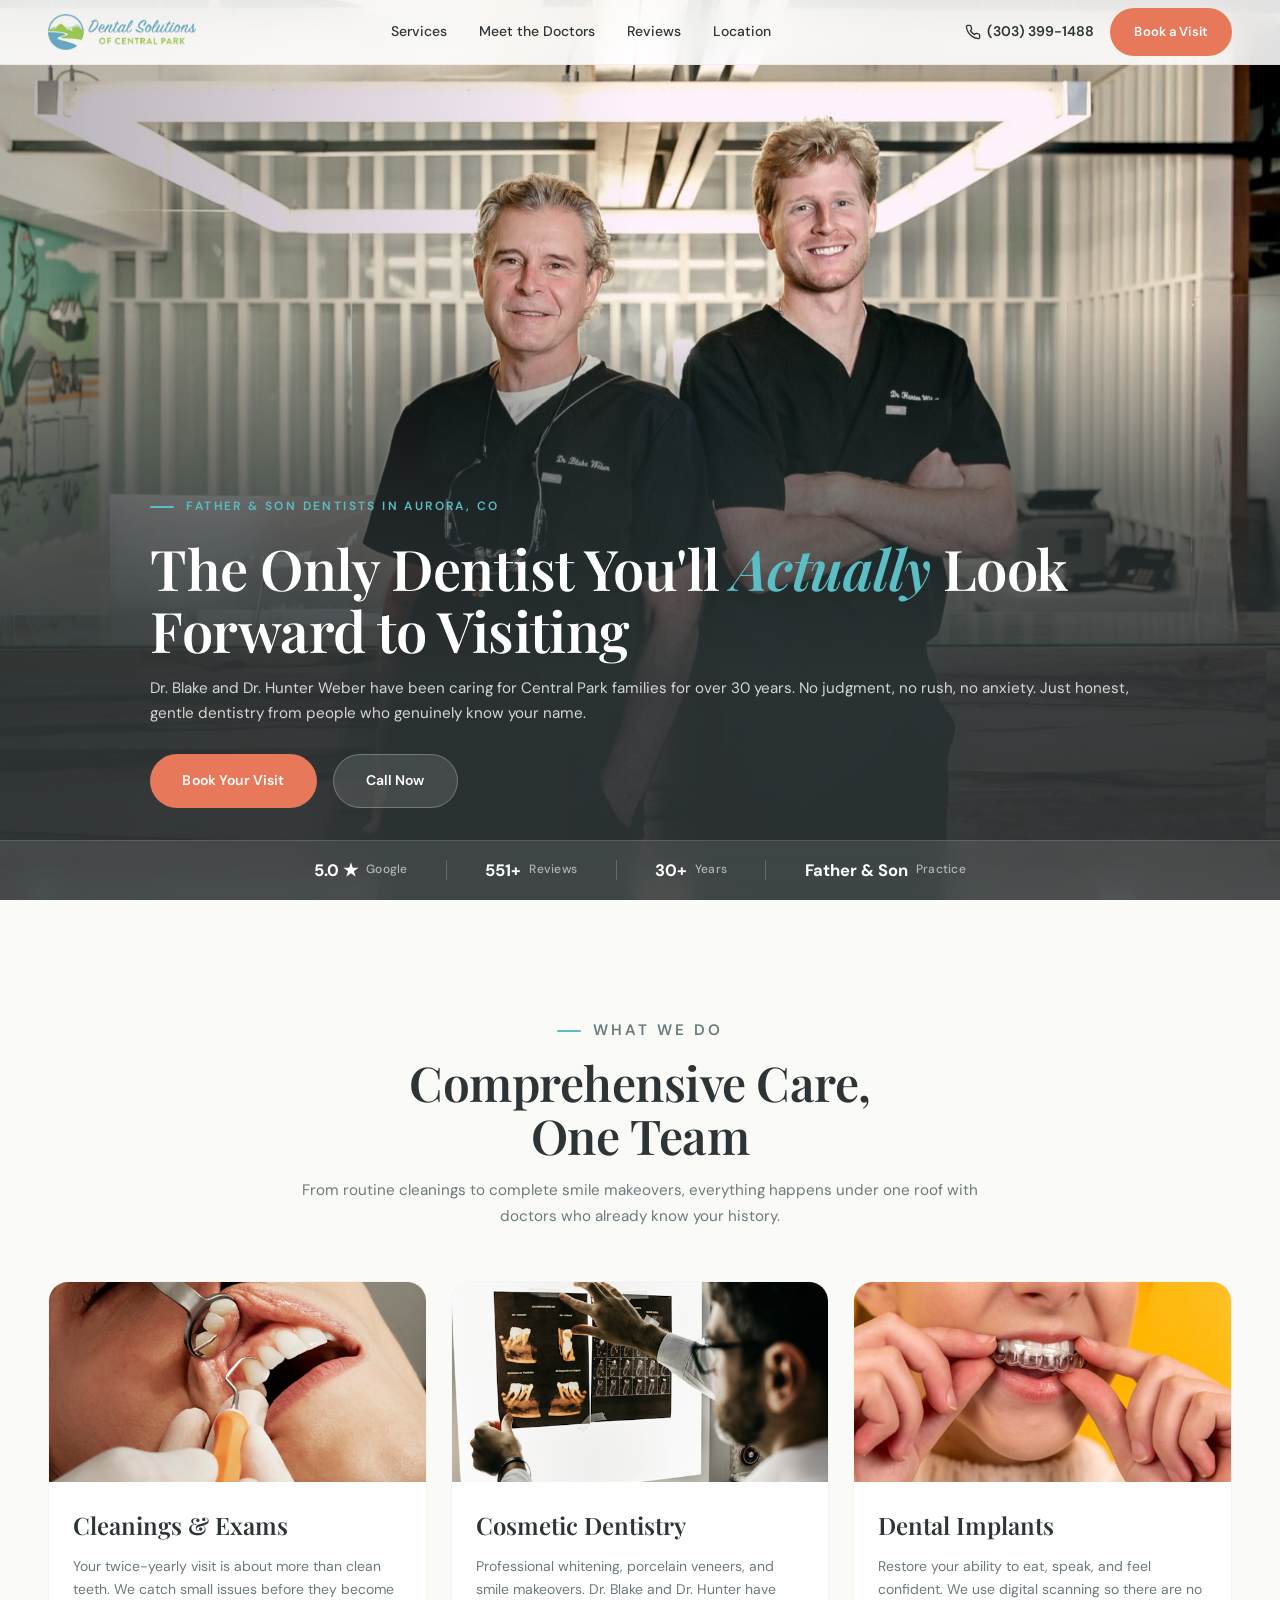
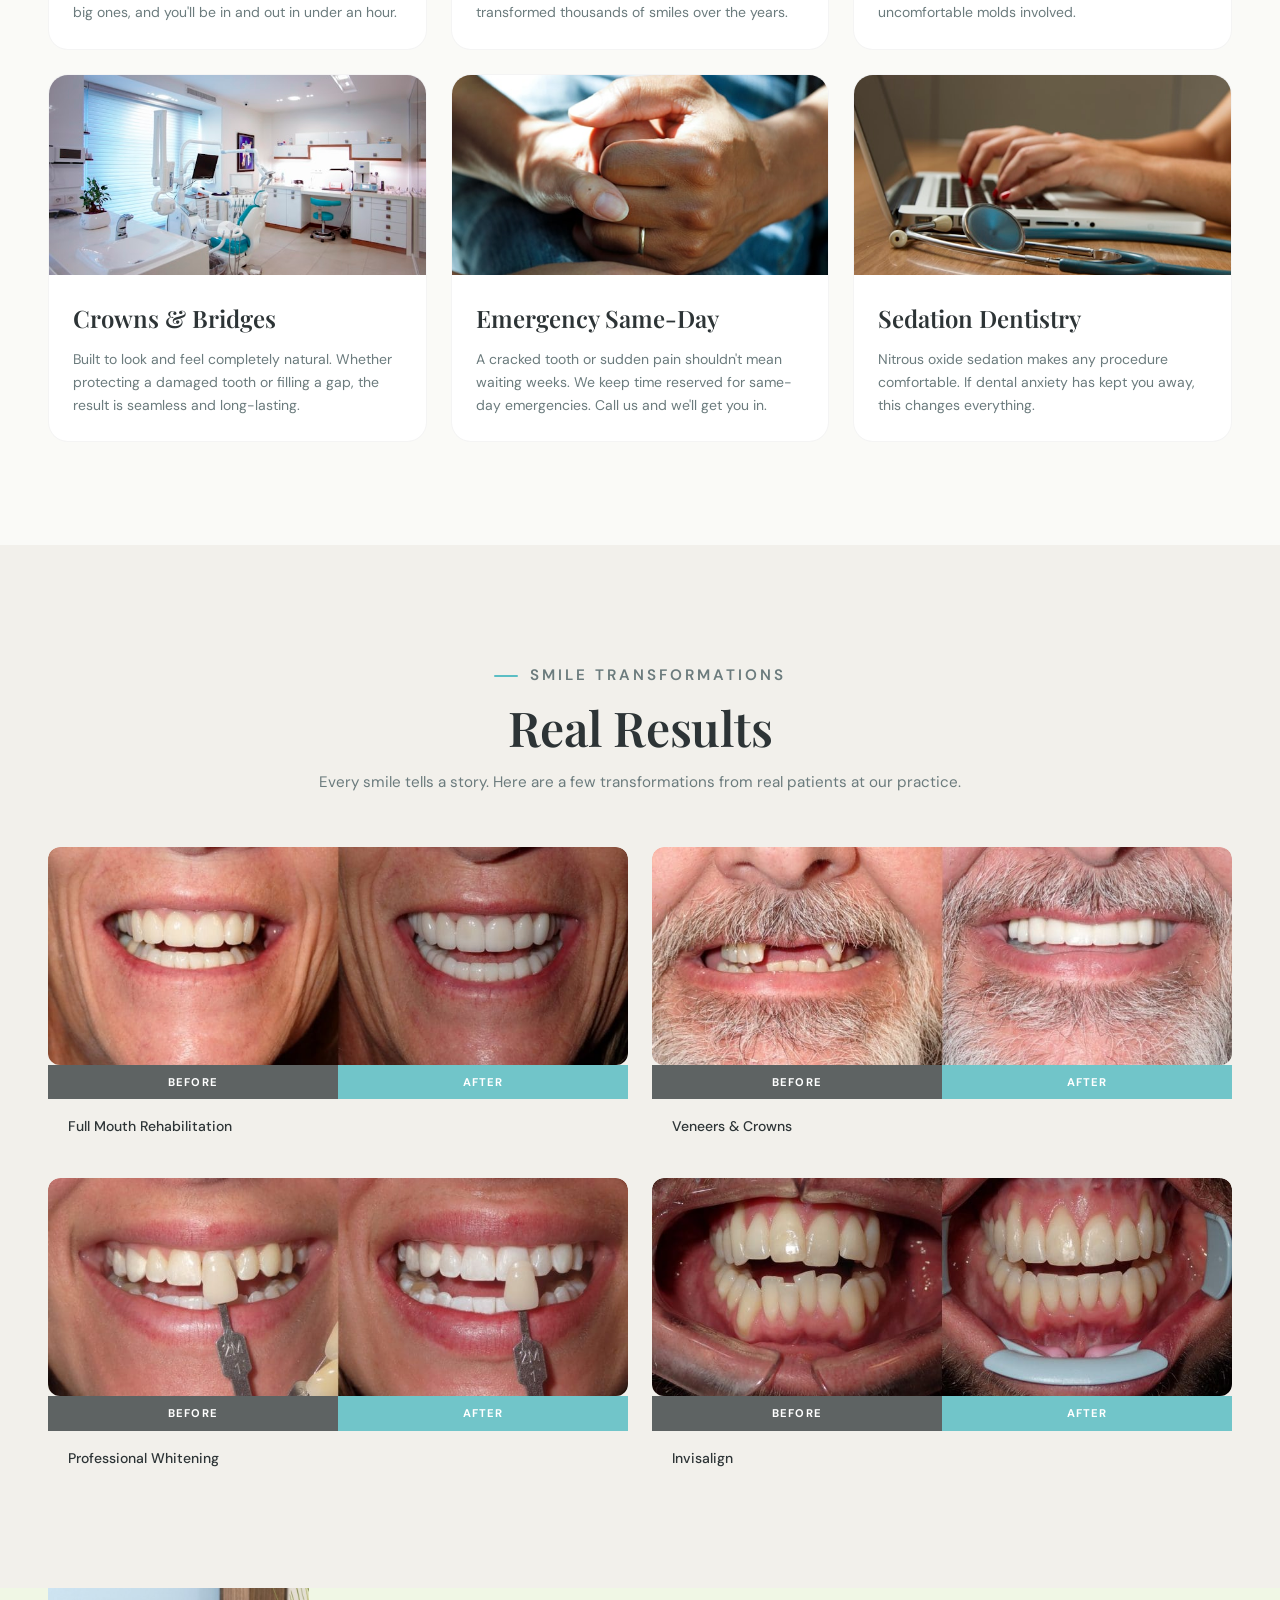
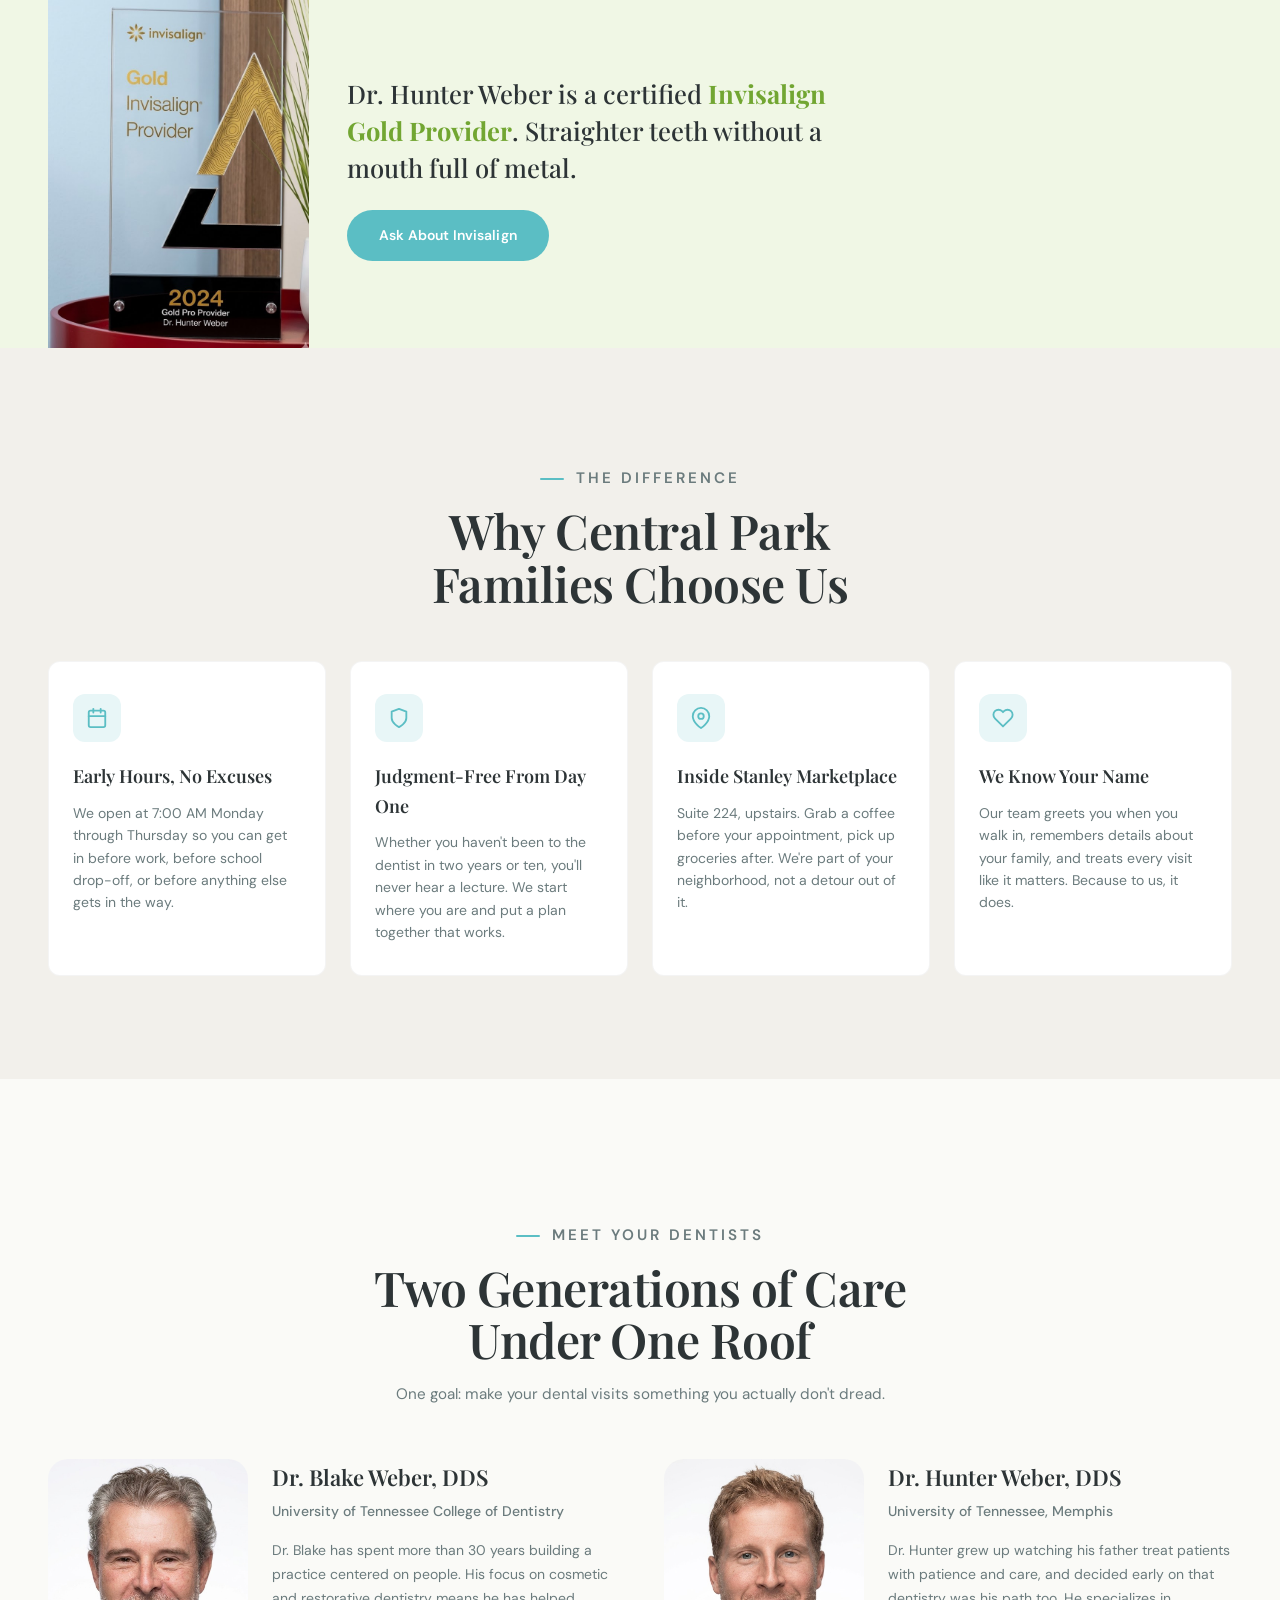
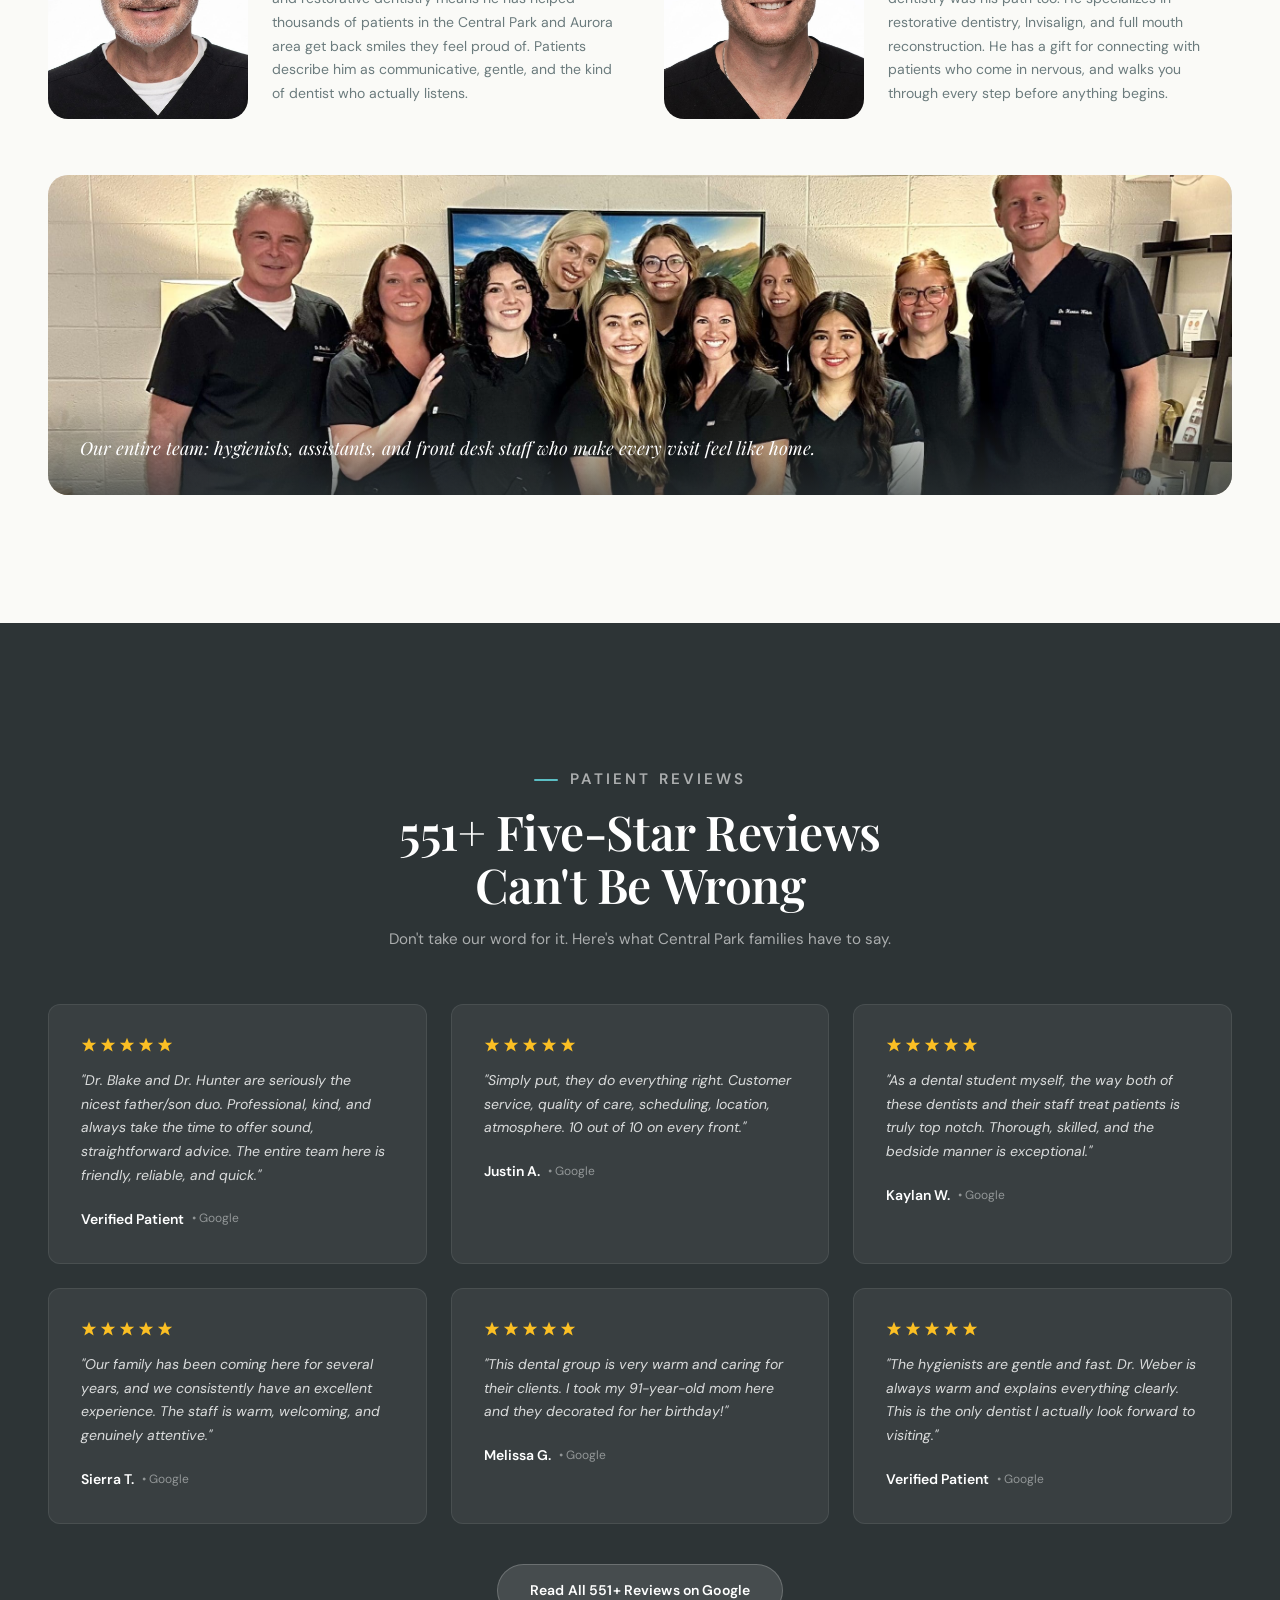
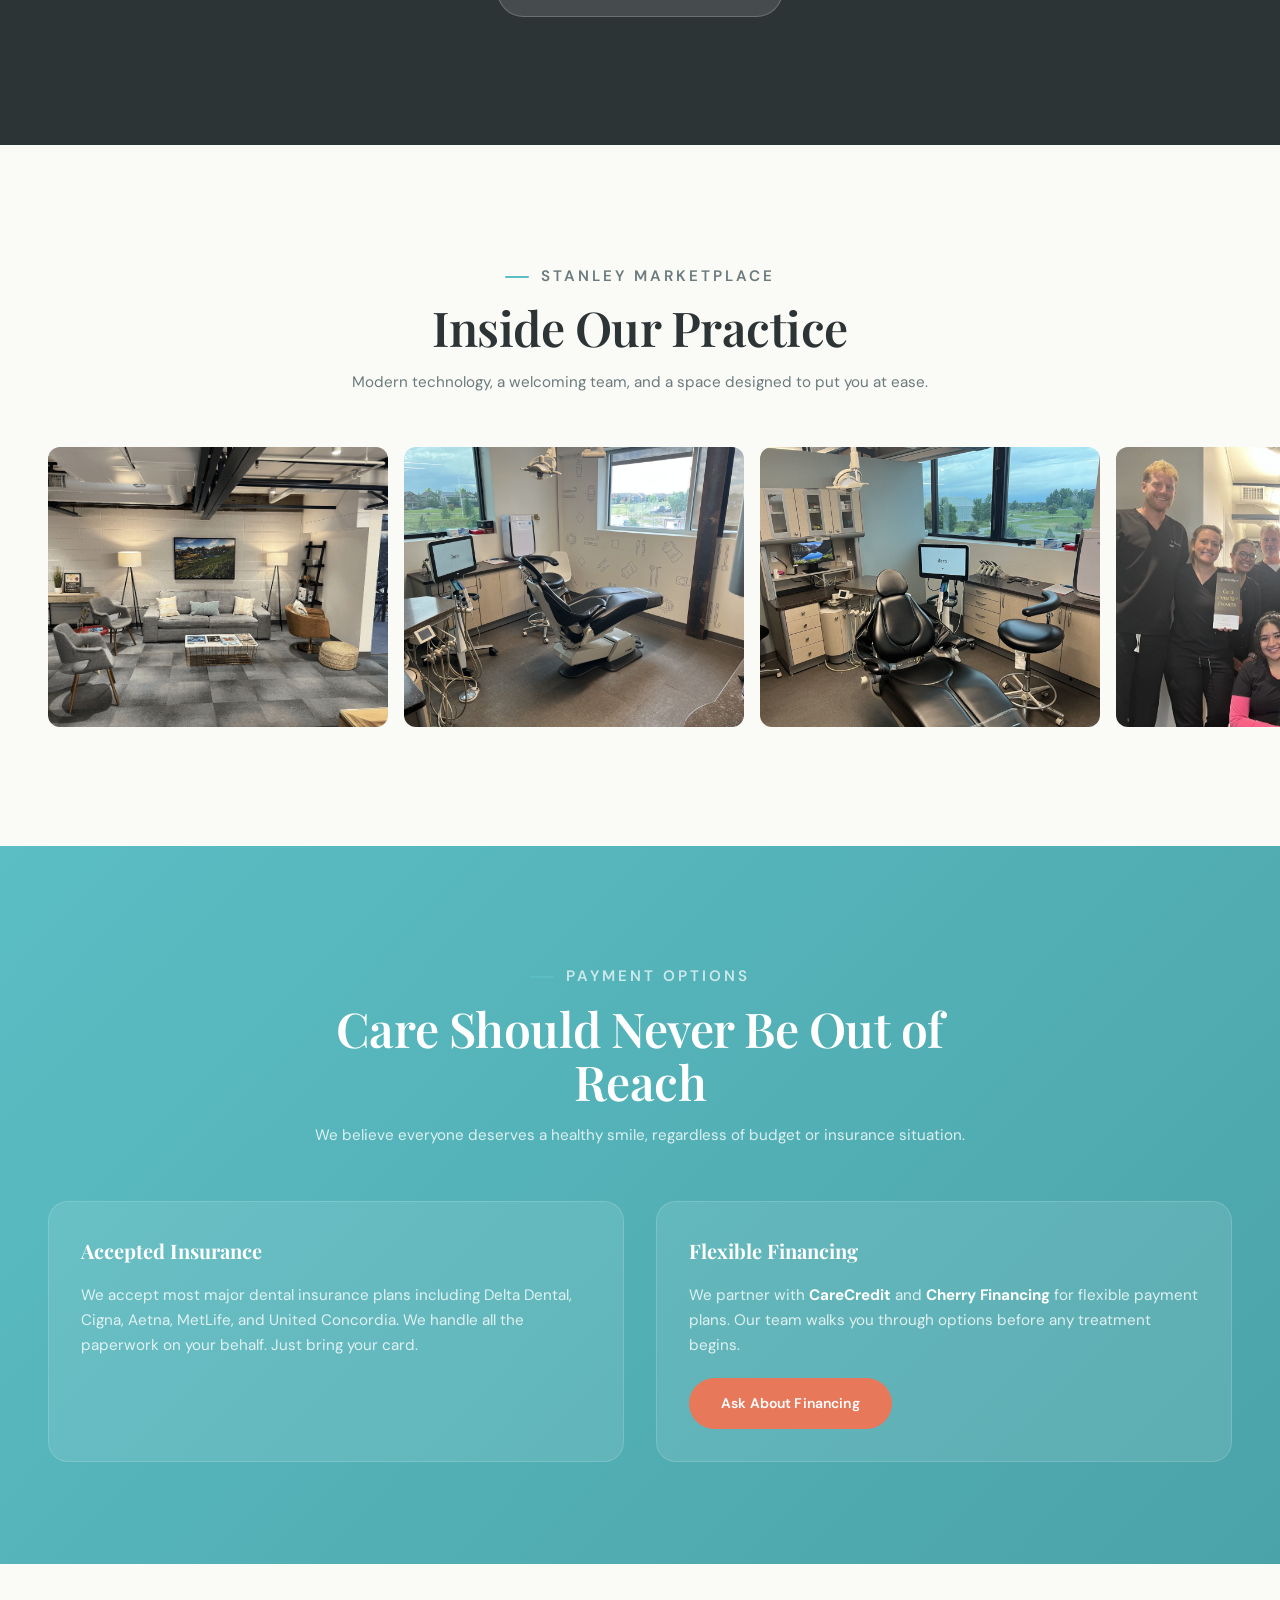
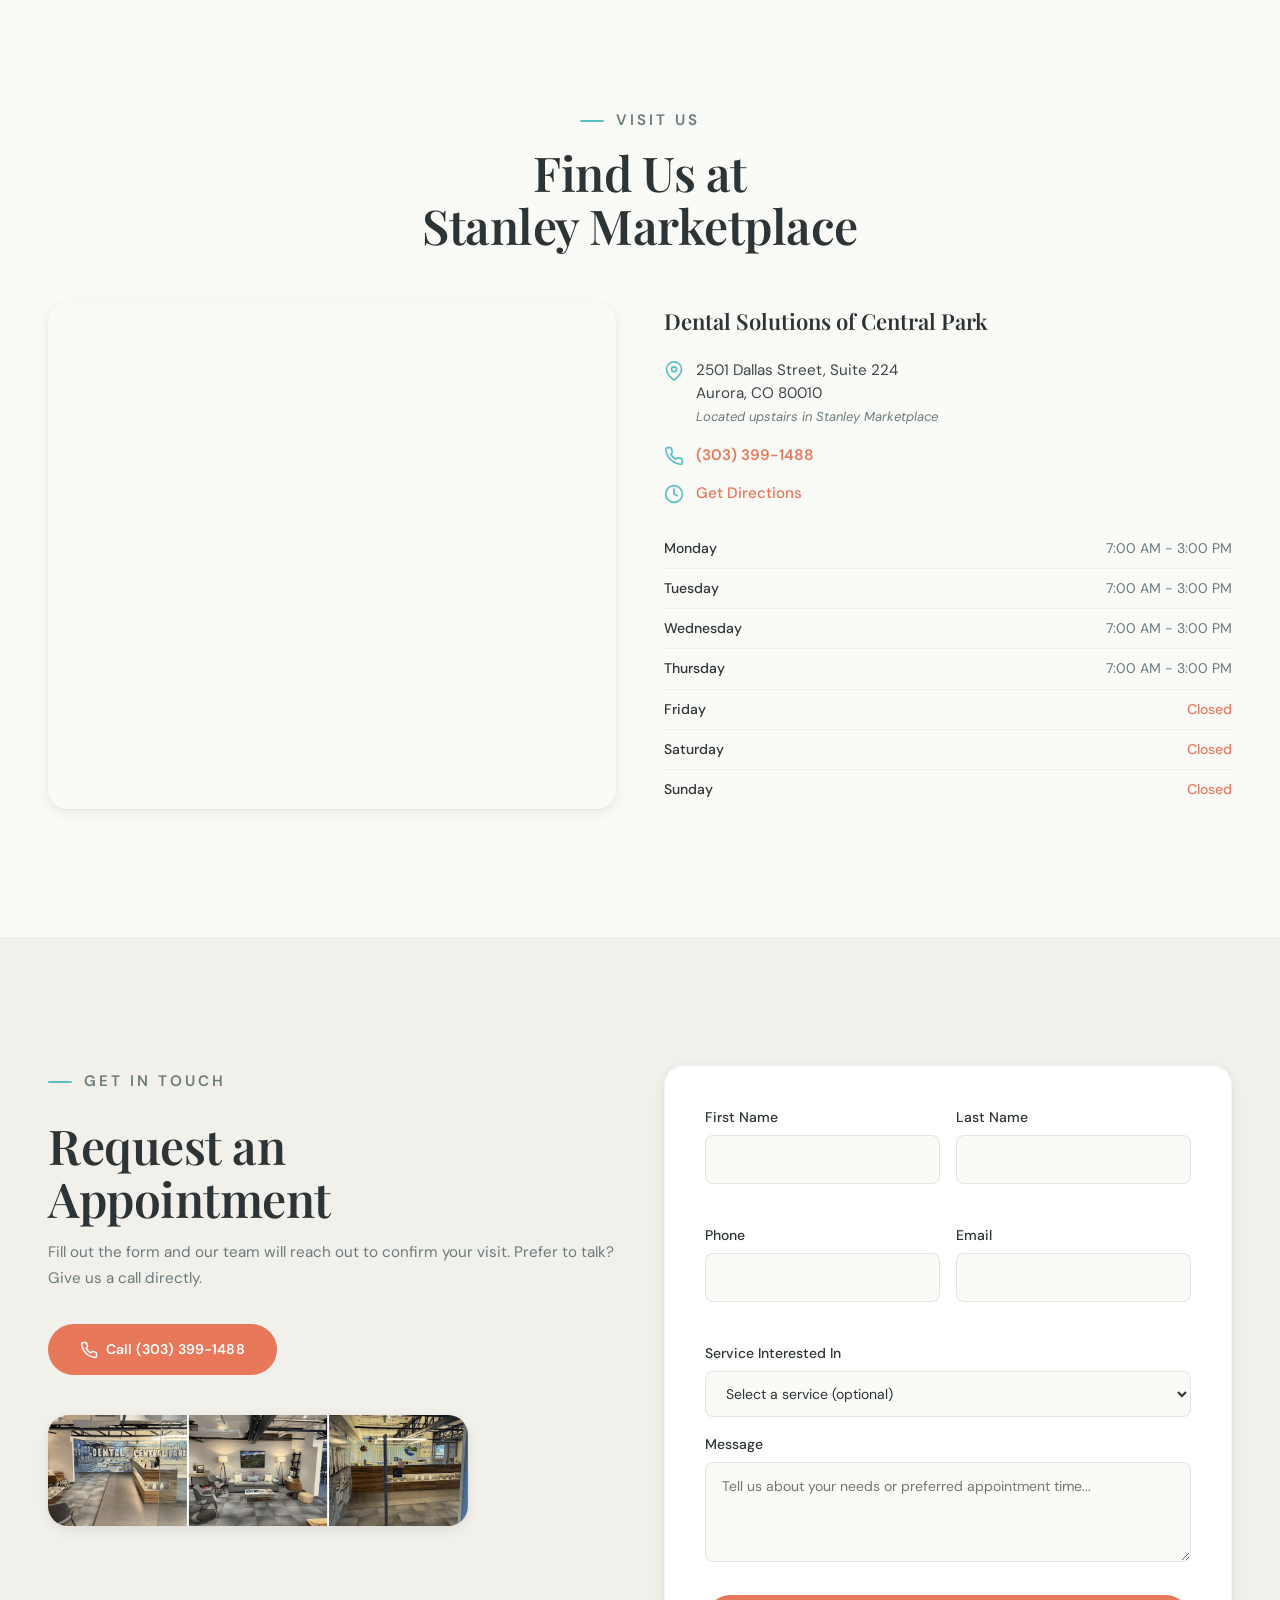
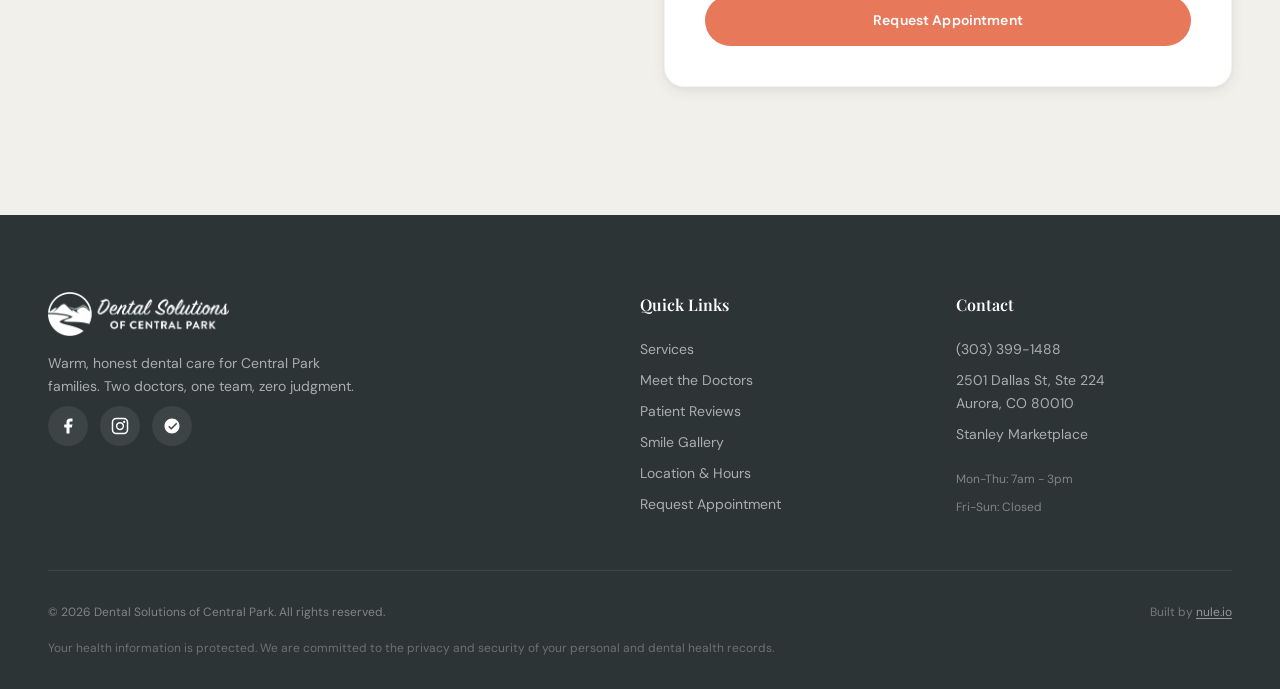
==== commit c49c93bd: "Rewrite nav+mobile nav from scratch: clean z-index, proper padding, X close button z-200" ====
--- a/index.html
+++ b/index.html
@@ -158,8 +158,9 @@
 /* ============================================
    NAV
    ============================================ */
+/* NAV */
 .nav {
-  position: fixed; top: 0; left: 0; right: 0; z-index: 120;
+  position: fixed; top: 0; left: 0; right: 0; z-index: 100;
   background: rgba(255,255,255,0.88);
   -webkit-backdrop-filter: blur(16px) saturate(1.4);
   backdrop-filter: blur(16px) saturate(1.4);
@@ -168,65 +169,61 @@
   transition: background var(--t-fast) var(--ease), box-shadow var(--t-fast) var(--ease);
 }
 .nav.scrolled { background: rgba(255,255,255,0.96); box-shadow: var(--shadow-sm); }
-.nav.menu-open { background: transparent; -webkit-backdrop-filter: none; backdrop-filter: none; border-color: transparent; box-shadow: none; }
 .nav-inner {
   display: flex; align-items: center; justify-content: space-between;
-  height: clamp(64px, 7vw, 80px); gap: 1.5rem;
-}
-.nav-logo { height: clamp(36px, 4vw, 48px); flex-shrink: 0; }
-.nav-logo img { height: 100%; width: auto; }
-.nav-links { display: flex; align-items: center; gap: clamp(1.25rem, 2.5vw, 2.5rem); }
+  height: 64px;
+  padding: 0 var(--gutter);
+  max-width: var(--max-w); margin: 0 auto;
+}
+.nav-logo { height: 36px; flex-shrink: 1; min-width: 0; }
+.nav-logo img { height: 100%; width: auto; display: block; }
+.nav-links { display: flex; align-items: center; gap: 2rem; }
 .nav-links a {
-  font-size: var(--fs-sm); font-weight: 500; color: var(--charcoal); position: relative;
-  transition: color var(--t-fast) var(--ease); padding: 0.25rem 0;
-}
-.nav-links a::after {
-  content: ''; position: absolute; bottom: -2px; left: 0; width: 0; height: 2px;
-  background: var(--teal); transition: width var(--t-fast) var(--ease); border-radius: 1px;
+  font-size: var(--fs-sm); font-weight: 500; color: var(--charcoal);
+  transition: color var(--t-fast); padding: 0.25rem 0;
 }
 .nav-links a:hover { color: var(--teal); }
-.nav-links a:hover::after { width: 100%; }
 .nav-cta { display: flex; align-items: center; gap: 1rem; flex-shrink: 0; }
-.nav-phone { font-weight: 600; font-size: var(--fs-sm); color: var(--charcoal); display: flex; align-items: center; gap: 0.4rem; transition: color var(--t-fast); white-space: nowrap; }
+.nav-phone { font-weight: 600; font-size: var(--fs-sm); color: var(--charcoal); display: flex; align-items: center; gap: 0.4rem; white-space: nowrap; }
 .nav-phone:hover { color: var(--coral); }
-.nav-phone svg { width: 16px; height: 16px; flex-shrink: 0; }
-
-/* Hamburger */
-.hamburger { display: none; width: 44px; height: 44px; align-items: center; justify-content: center; flex-direction: column; gap: 6px; cursor: pointer; position: relative; z-index: 130; }
-.hamburger span { display: block; width: 24px; height: 2px; background: var(--charcoal); transition: all var(--t-fast) var(--ease); border-radius: 2px; transform-origin: center; }
-.hamburger.open span { background: var(--white); }
-.hamburger.open span:nth-child(1) { transform: rotate(45deg) translate(4.5px, 4.5px); }
-.hamburger.open span:nth-child(2) { opacity: 0; transform: scaleX(0); }
-.hamburger.open span:nth-child(3) { transform: rotate(-45deg) translate(4.5px, -4.5px); }
-
-/* Mobile nav */
+.nav-phone svg { width: 16px; height: 16px; }
+
+/* Hamburger — only visible on mobile */
+.hamburger {
+  display: none; width: 44px; height: 44px;
+  align-items: center; justify-content: center;
+  flex-direction: column; gap: 6px;
+  cursor: pointer; background: none; border: none; padding: 0;
+  flex-shrink: 0;
+}
+.hamburger span { display: block; width: 22px; height: 2px; background: var(--charcoal); border-radius: 2px; }
+
+/* Mobile overlay */
 .mobile-nav {
-  position: fixed; top: 0; left: 0; right: 0; bottom: 0; z-index: 125;
+  position: fixed; inset: 0; z-index: 200;
   background: var(--charcoal);
-  display: flex; flex-direction: column; align-items: center; justify-content: center; gap: 1.75rem;
+  display: flex; flex-direction: column; align-items: center; justify-content: center; gap: 2rem;
   opacity: 0; pointer-events: none; transition: opacity var(--t-med) var(--ease);
-  padding: 0; text-align: center;
 }
 .mobile-nav.open { opacity: 1; pointer-events: auto; }
 .mobile-nav a {
   font-family: 'Playfair Display', Georgia, serif; font-size: 1.5rem; font-weight: 500;
   color: var(--white); opacity: 0.85; transition: opacity var(--t-fast);
-  text-align: center;
 }
 .mobile-nav a:hover { opacity: 1; }
 .mobile-nav .btn { margin-top: 1rem; }
 .mobile-nav-close {
-  position: absolute; top: 1.25rem; right: 1.25rem;
+  position: absolute; top: 1rem; right: var(--gutter);
   width: 44px; height: 44px; display: flex; align-items: center; justify-content: center;
-  font-size: 2rem; color: var(--white); background: none; border: none; cursor: pointer;
+  font-size: 2.5rem; line-height: 1; color: var(--white); background: none; border: none; cursor: pointer;
   opacity: 0.7; transition: opacity var(--t-fast);
 }
 .mobile-nav-close:hover { opacity: 1; }
 
 @media (max-width: 900px) {
-  .nav-links, .nav-cta .btn-primary { display: none; }
+  .nav-links { display: none; }
+  .nav-cta { display: none; }
   .hamburger { display: flex; }
-  .nav-cta .nav-phone { display: none; }
   .hero-content { margin-left: 0; margin-right: 0; }
 }
 
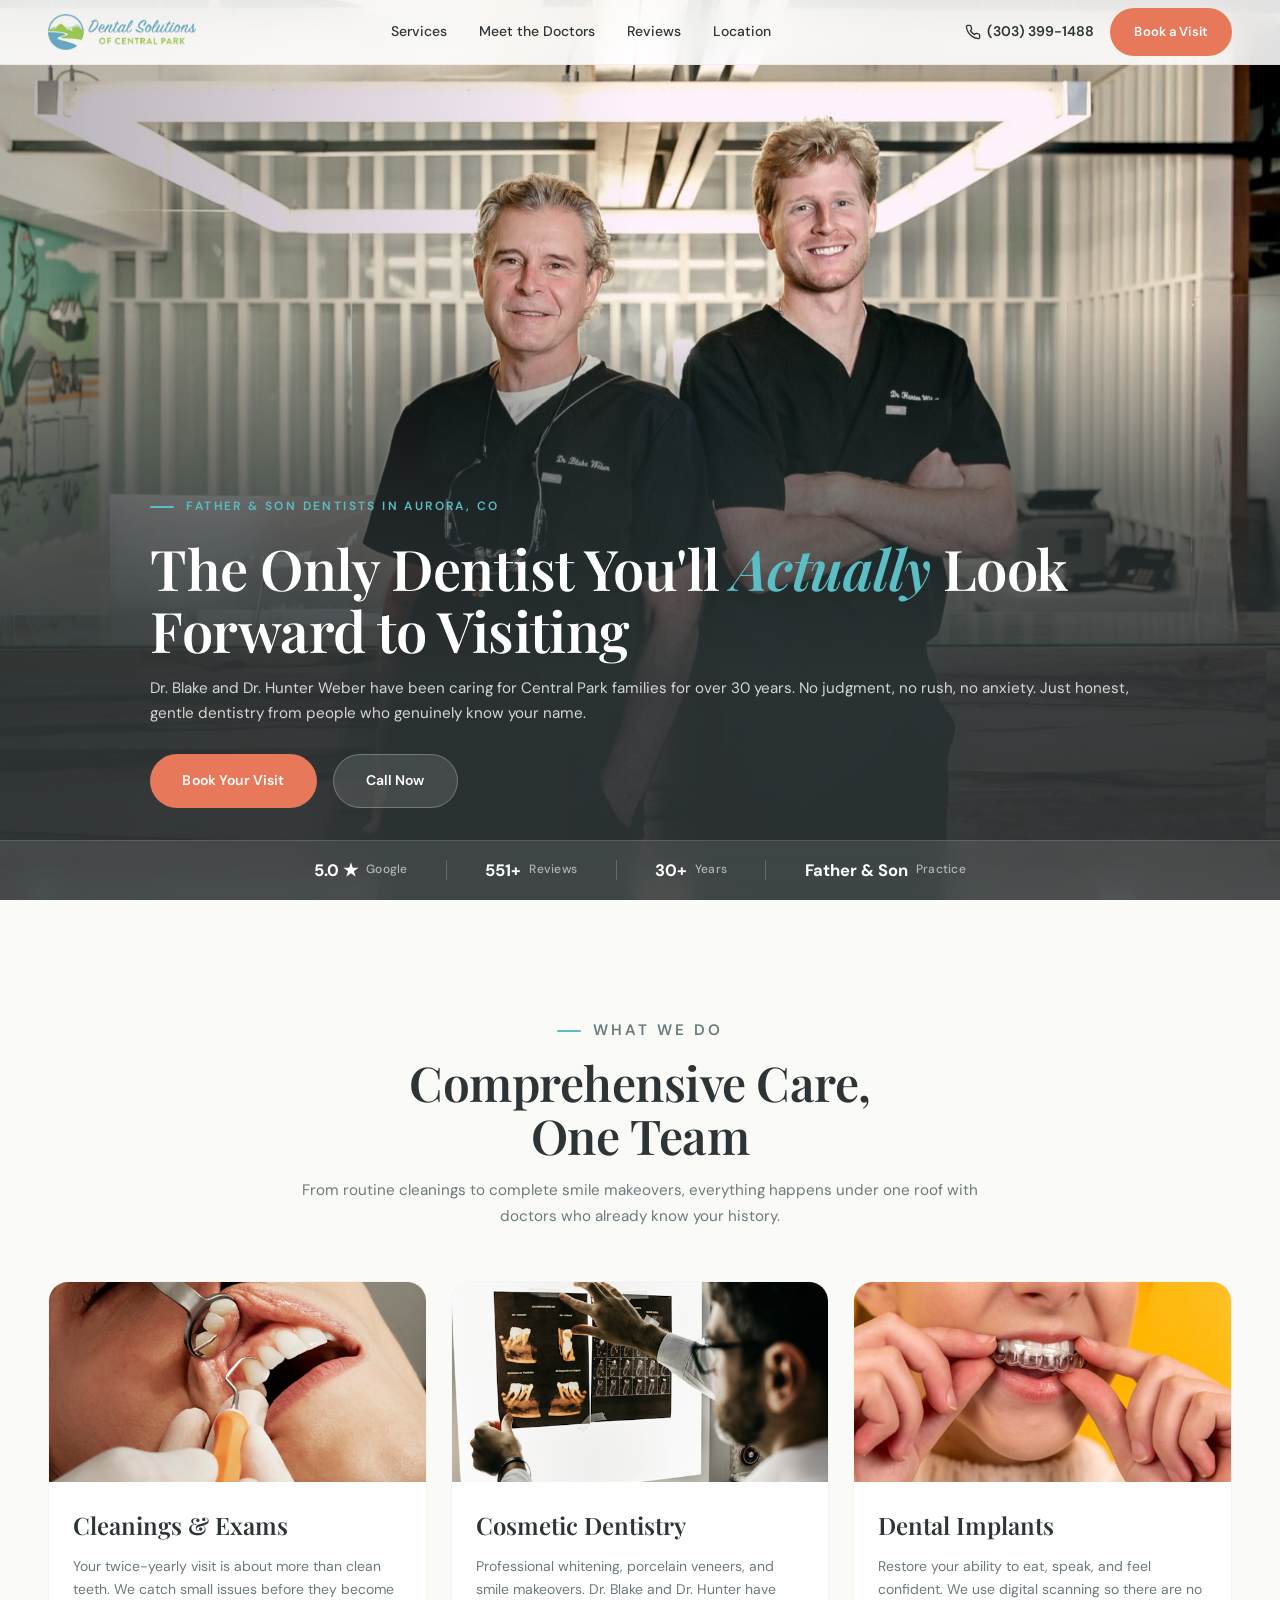
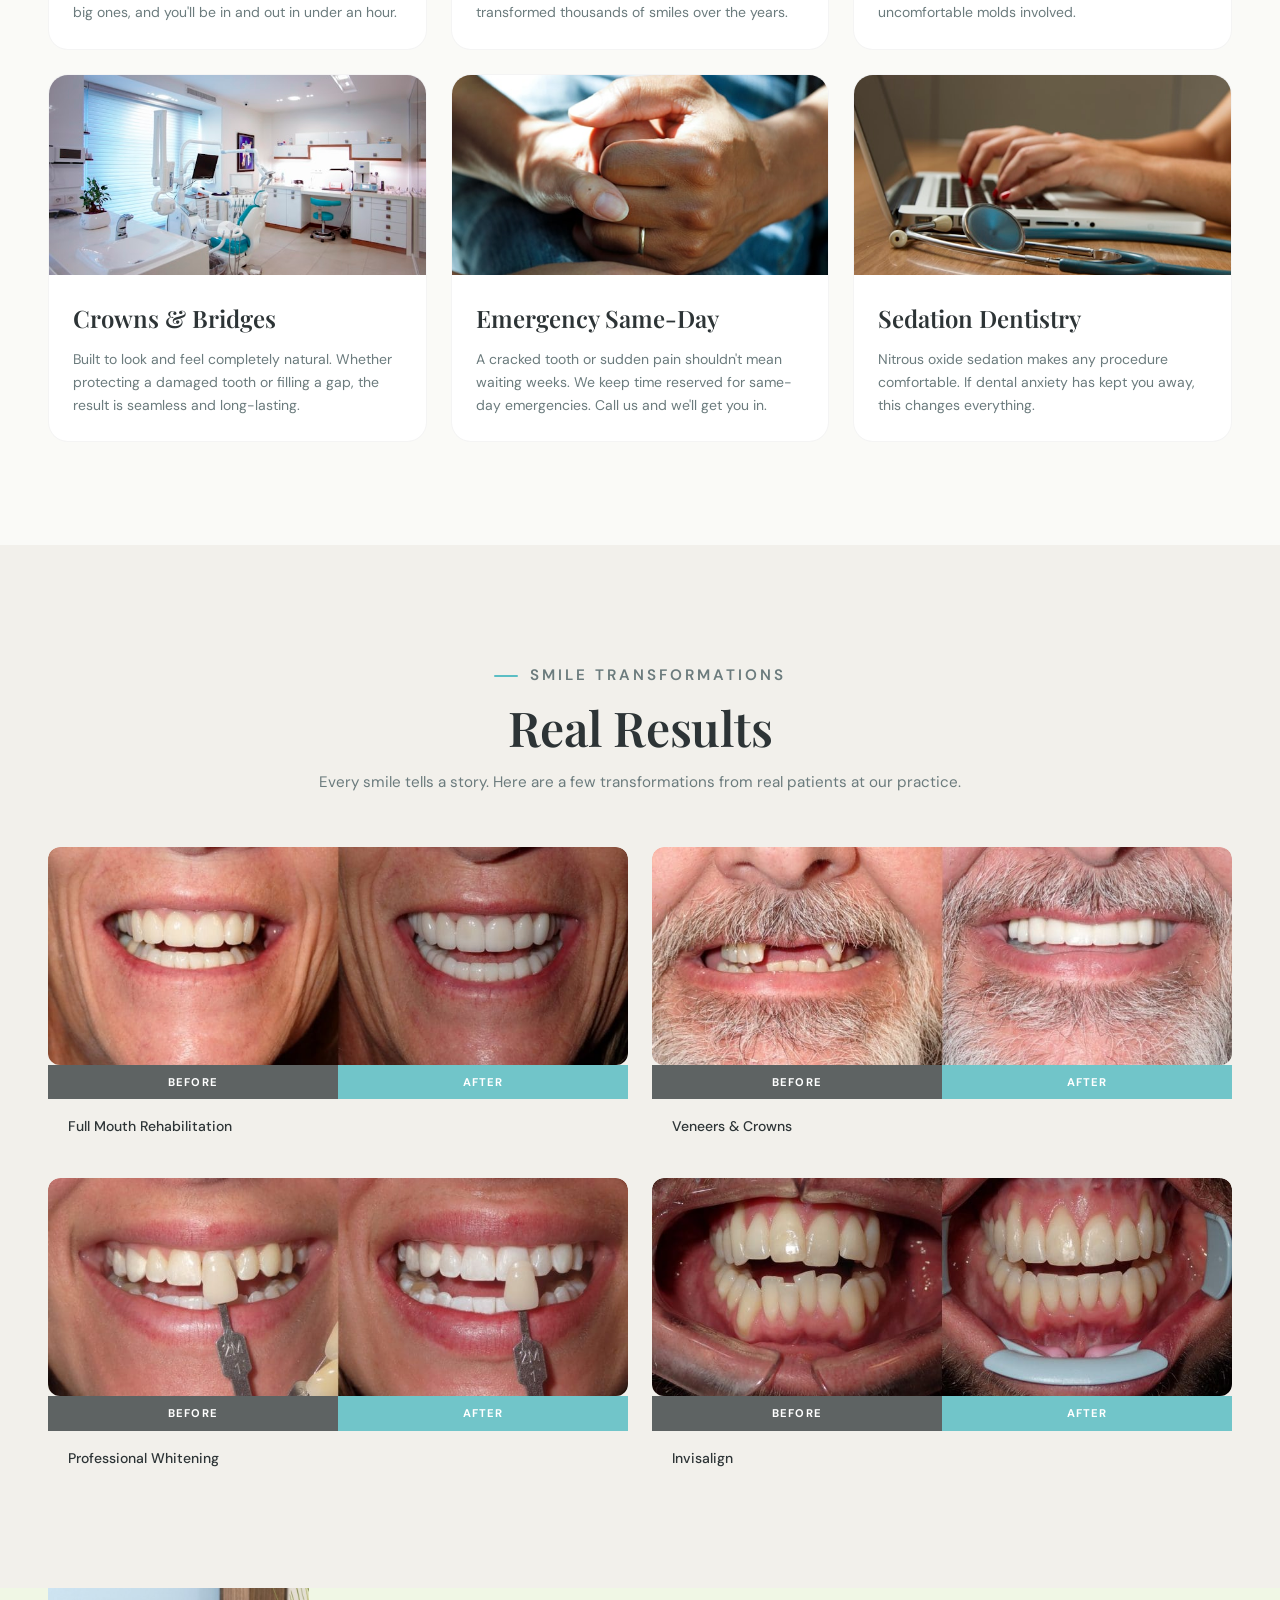
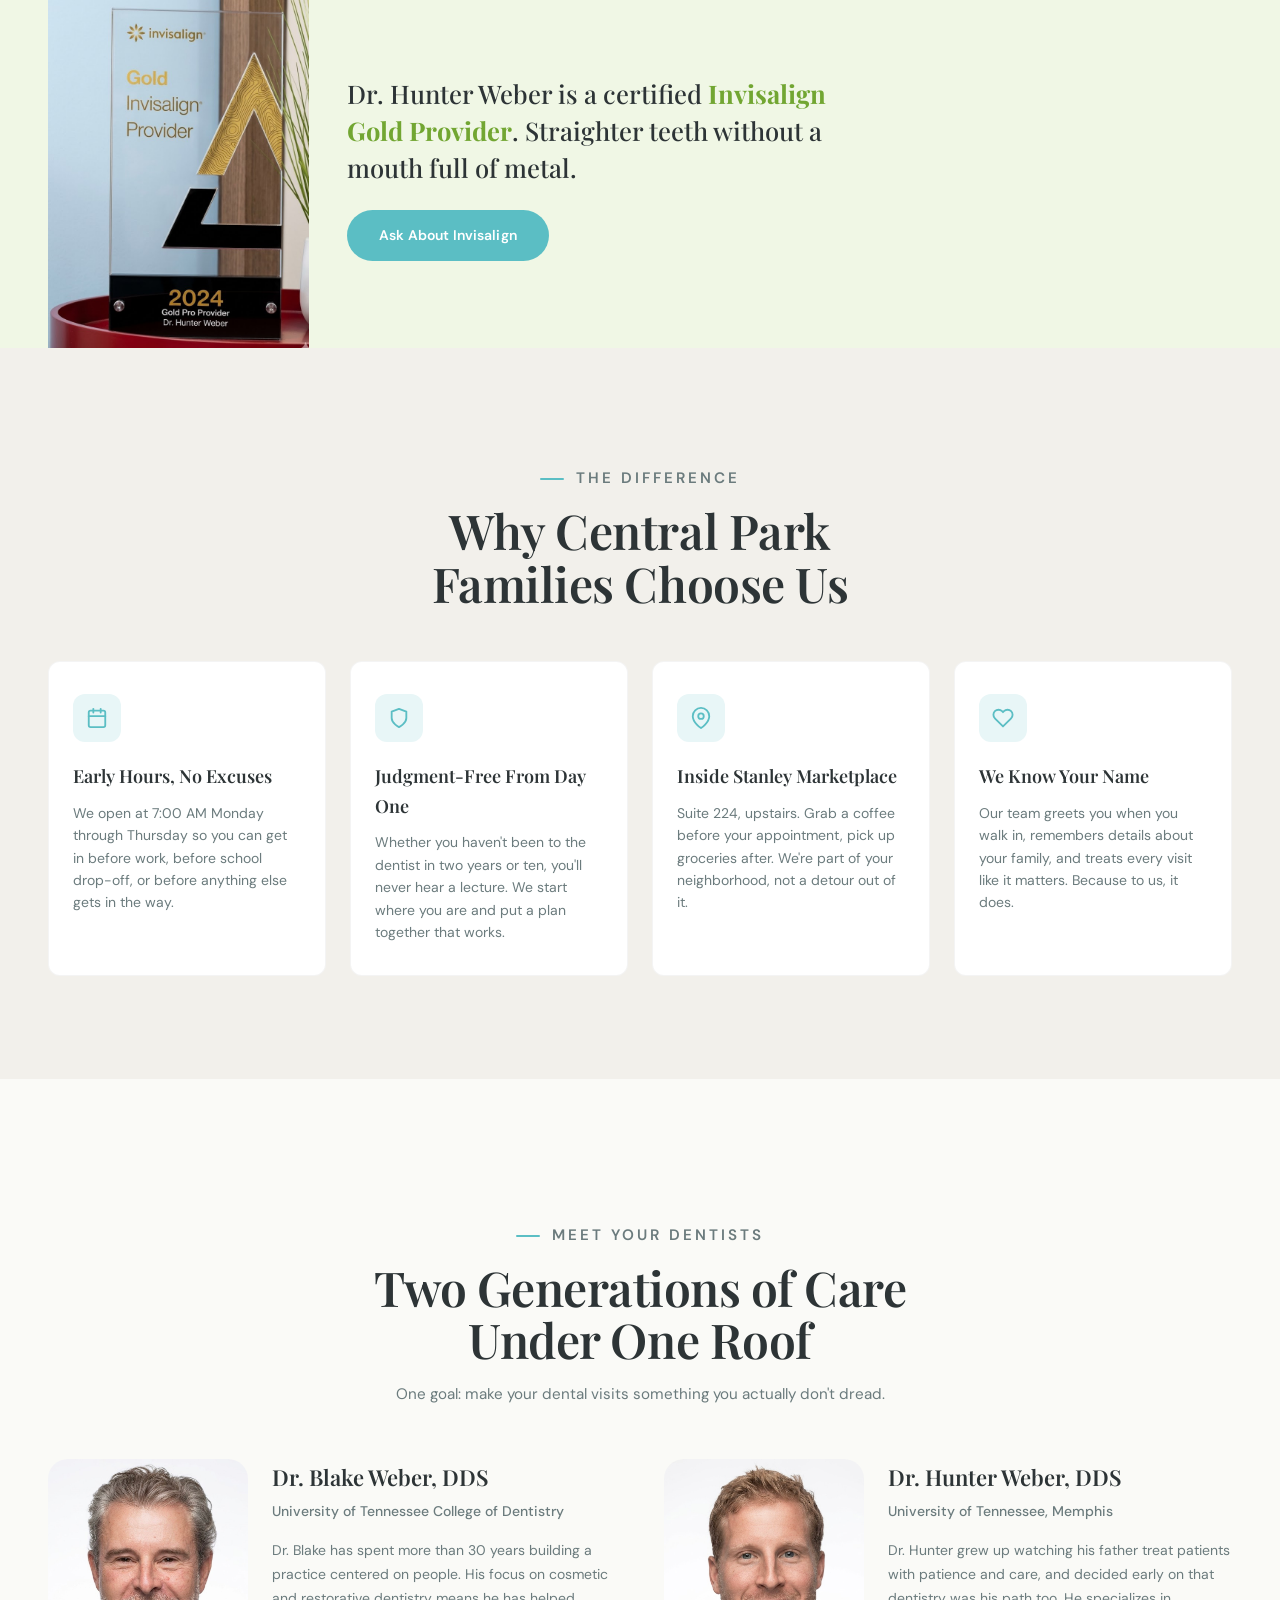
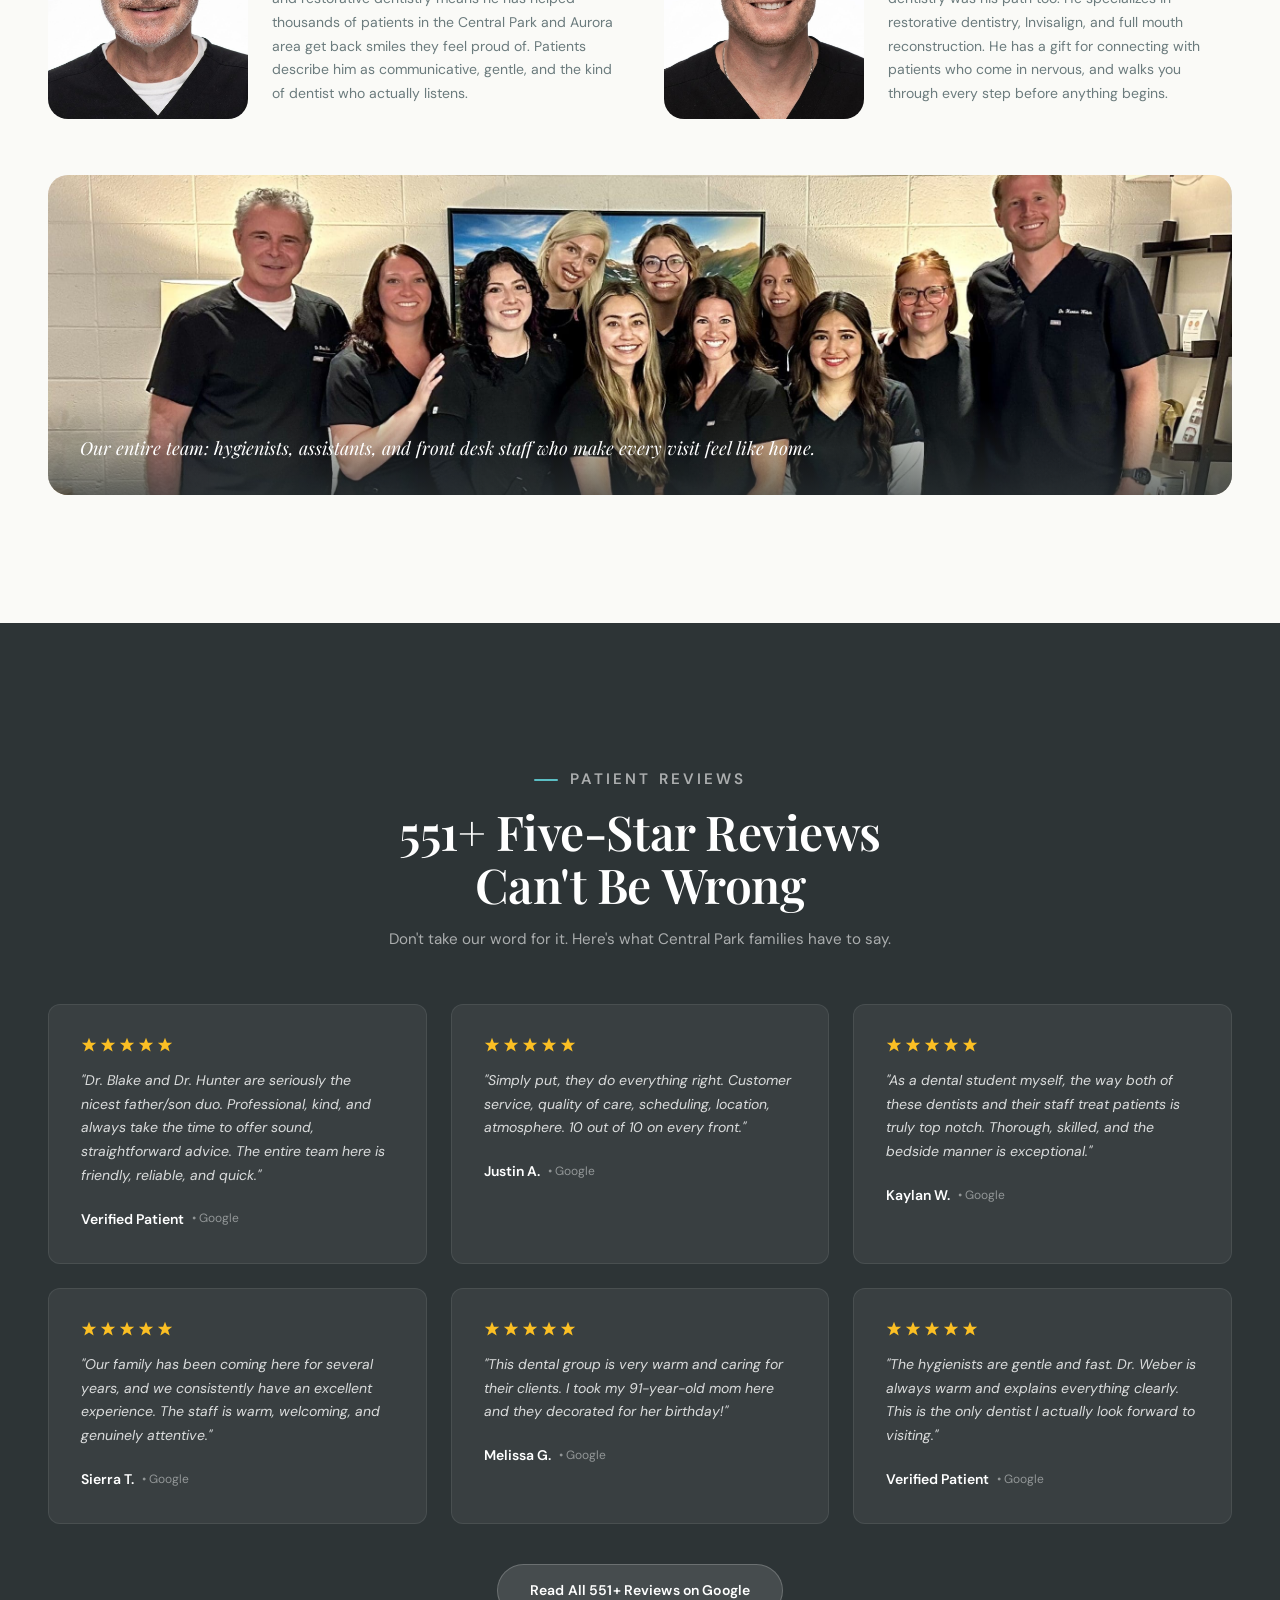
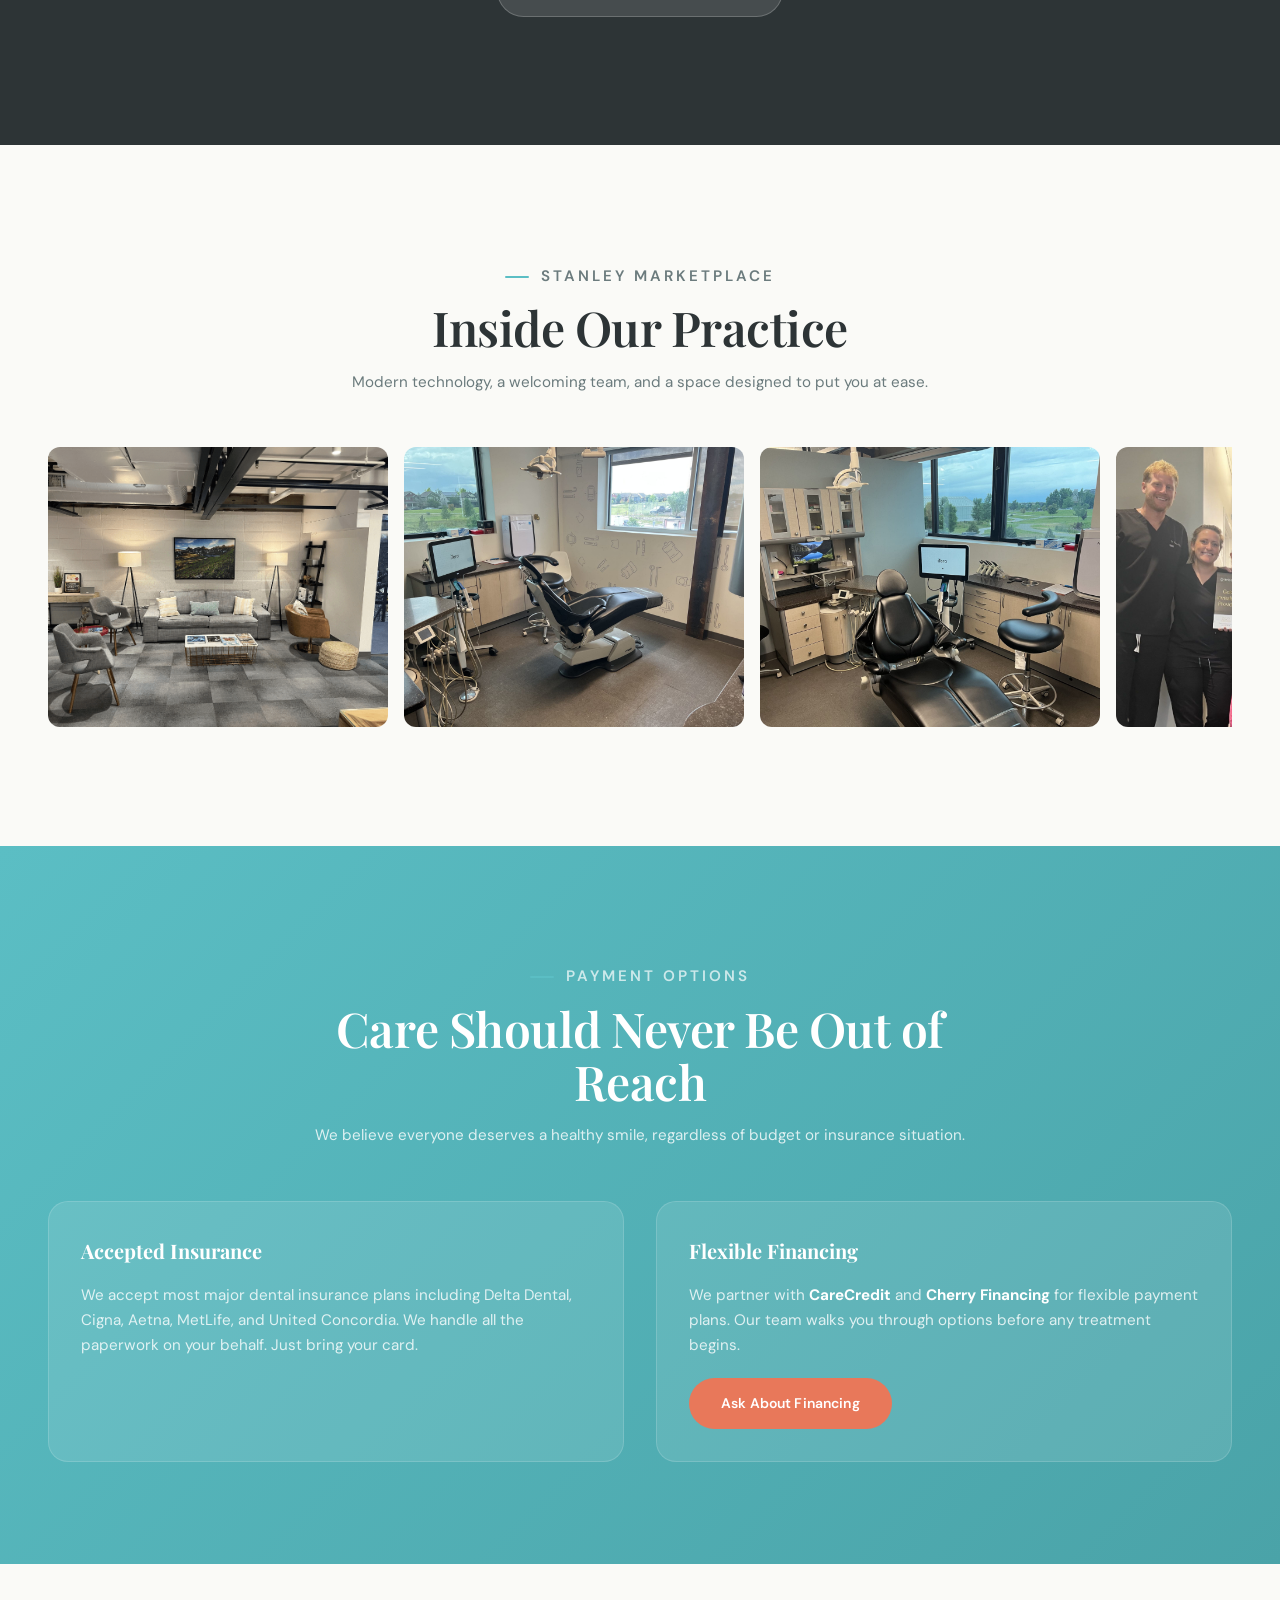
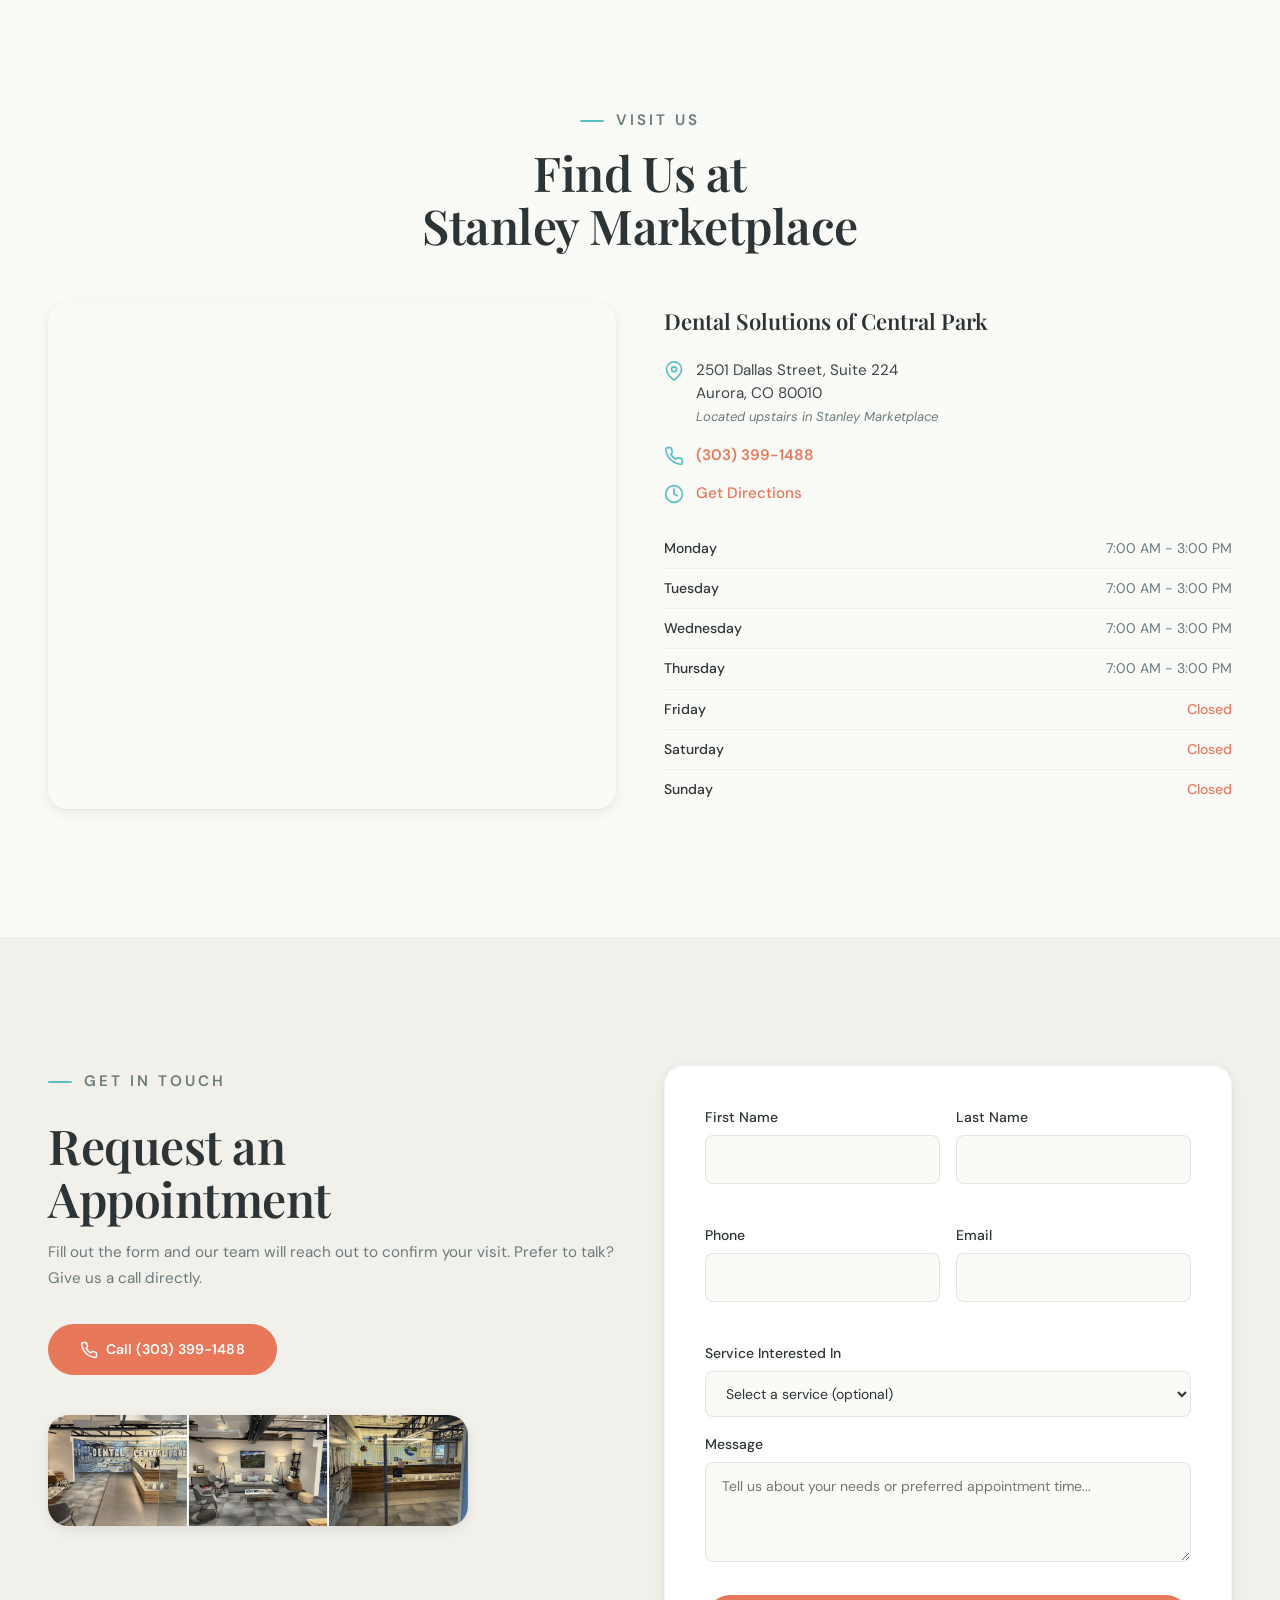
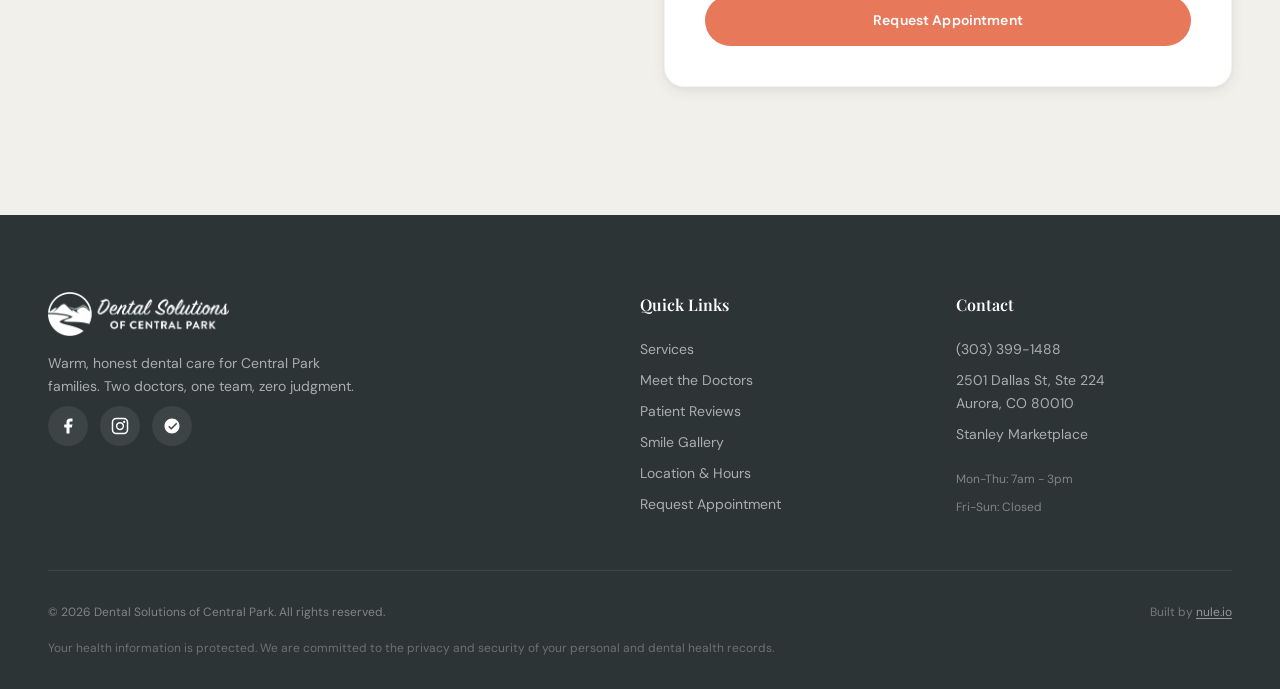
==== commit 06a609e4: "Fix body overflow: gallery wrapper overflow hidden, body max-width 100vw" ====
--- a/index.html
+++ b/index.html
@@ -73,7 +73,7 @@
   font-weight: 400; line-height: 1.65;
   color: var(--ink); background: var(--warm-white);
   -webkit-font-smoothing: antialiased; -moz-osx-font-smoothing: grayscale;
-  overflow-x: hidden;
+  overflow-x: hidden; max-width: 100vw;
 }
 img { max-width: 100%; display: block; }
 a { color: inherit; text-decoration: none; }
@@ -676,7 +676,7 @@
      NAV
      ============================================ -->
 <nav class="nav" role="navigation" aria-label="Main navigation">
-  <div class="wrap nav-inner">
+  <div class="nav-inner">
     <a href="#home" class="nav-logo" aria-label="Dental Solutions of Central Park home">
       <img src="assets/logo.png" alt="Dental Solutions of Central Park logo" />
     </a>
@@ -1068,7 +1068,7 @@
       <p>Modern technology, a welcoming team, and a space designed to put you at ease.</p>
     </div>
   </div>
-  <div class="wrap" style="max-width:100%; padding-left:var(--gutter); padding-right:0;">
+  <div class="wrap" style="max-width:100%; overflow:hidden;">
     <div class="gallery-scroll fade-in">
       <div class="gallery-scroll-item"><img src="assets/gallery/gallery-11.png" alt="Dental Solutions office interior panorama" loading="lazy" /></div>
       <div class="gallery-scroll-item"><img src="assets/gallery/gallery-12.jpg" alt="Modern dental operatory with iTero scanner" loading="lazy" /></div>
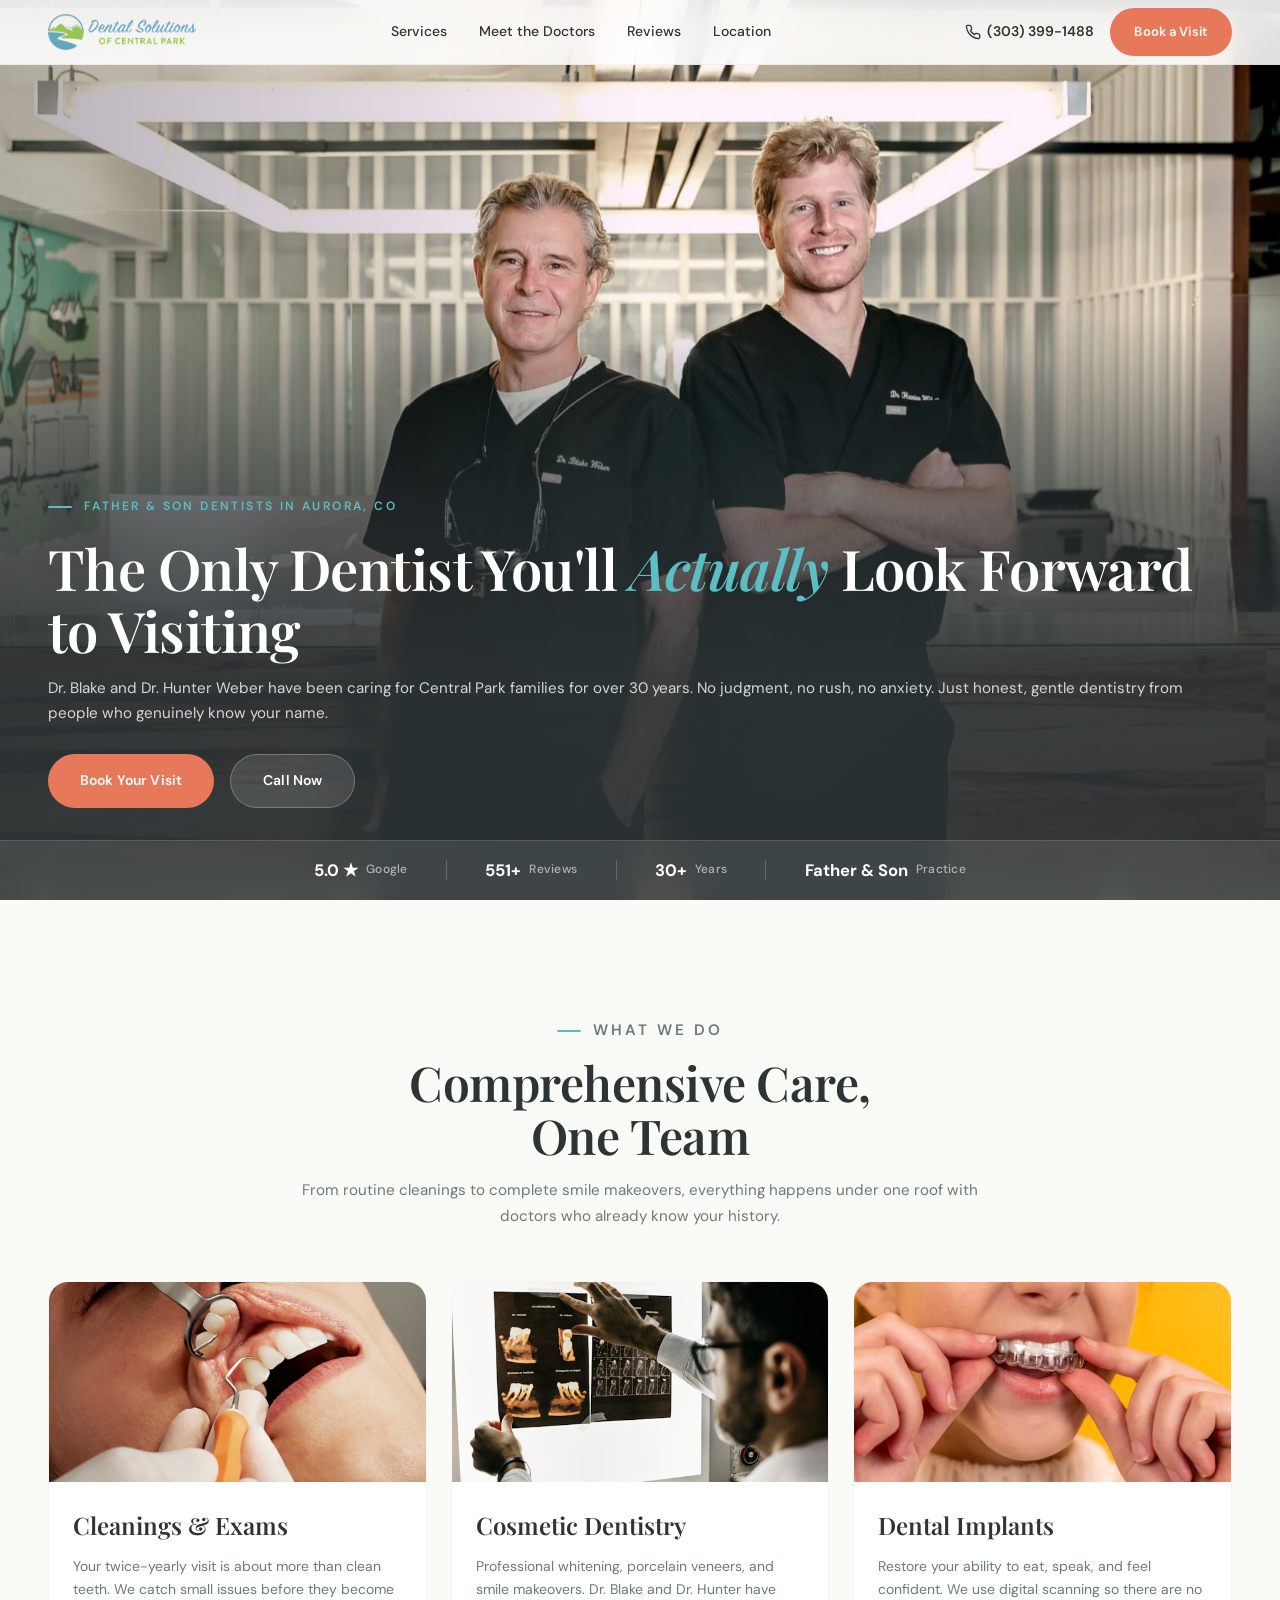
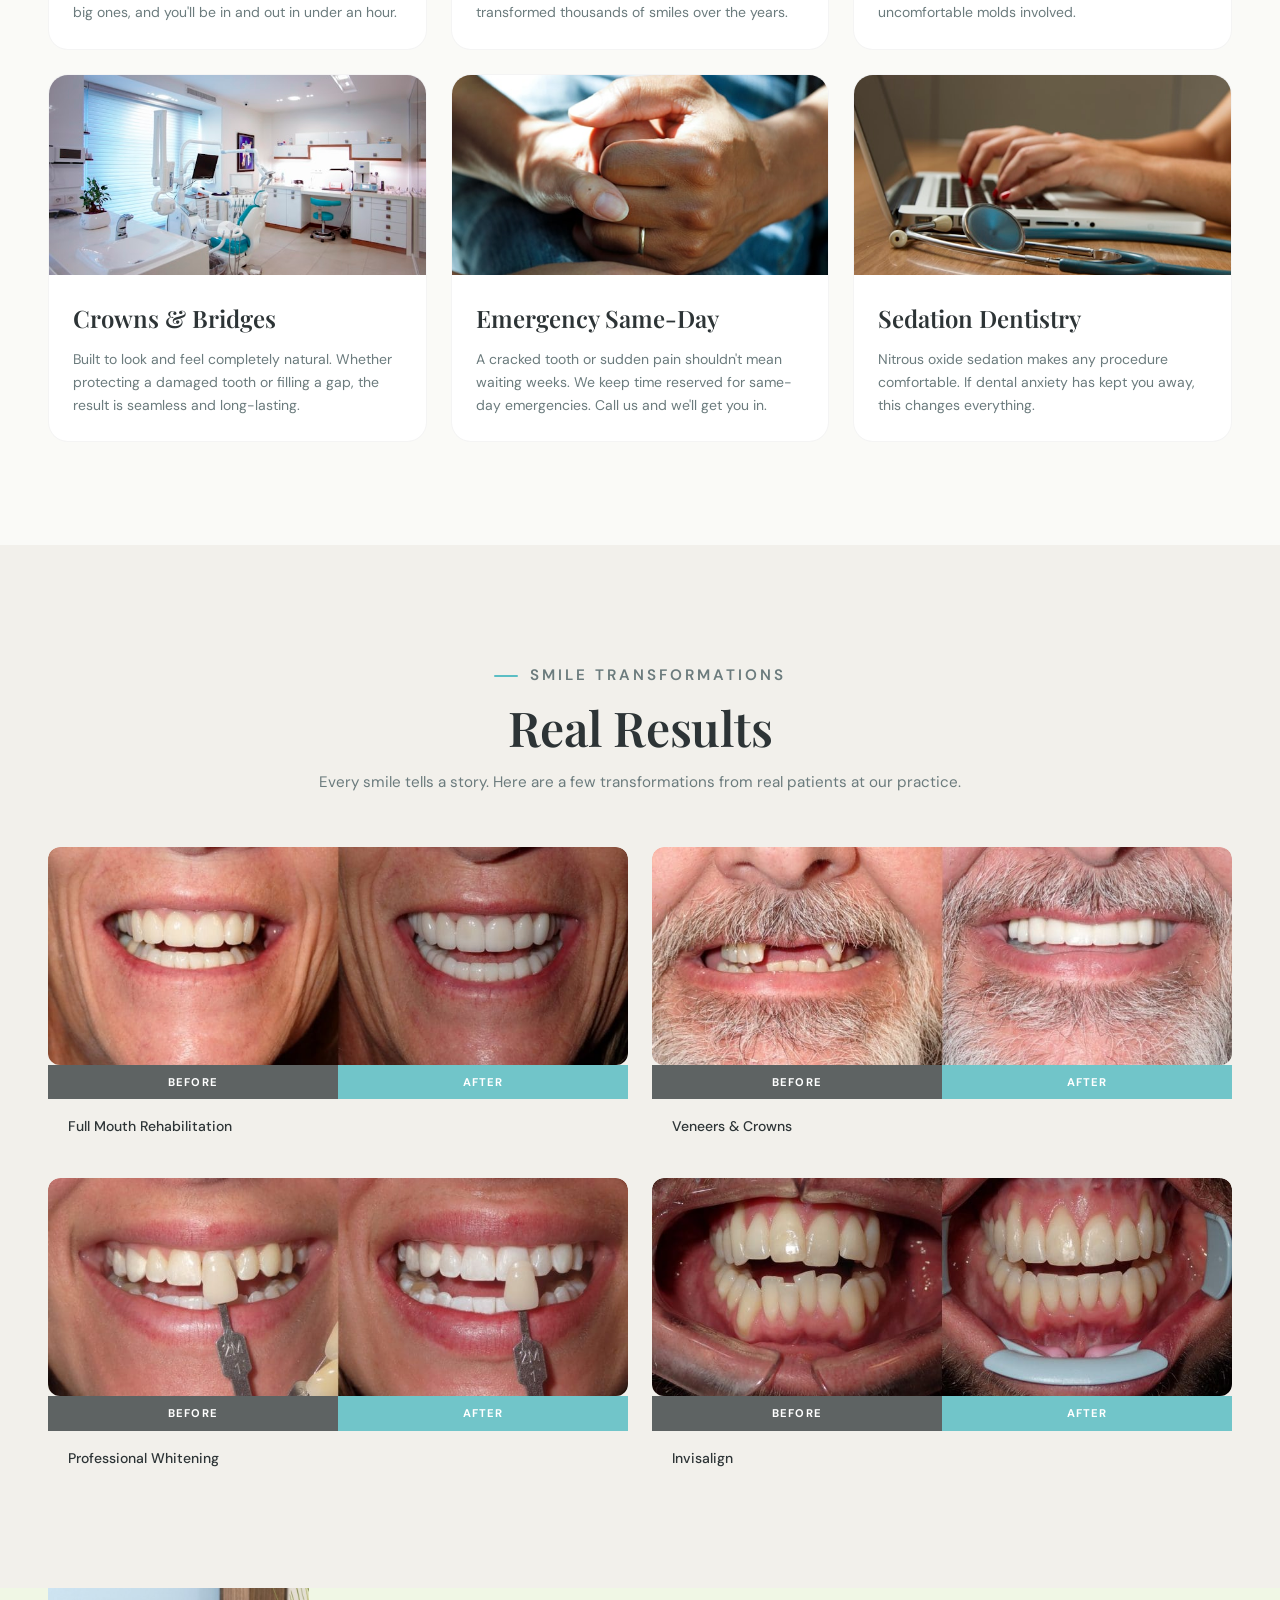
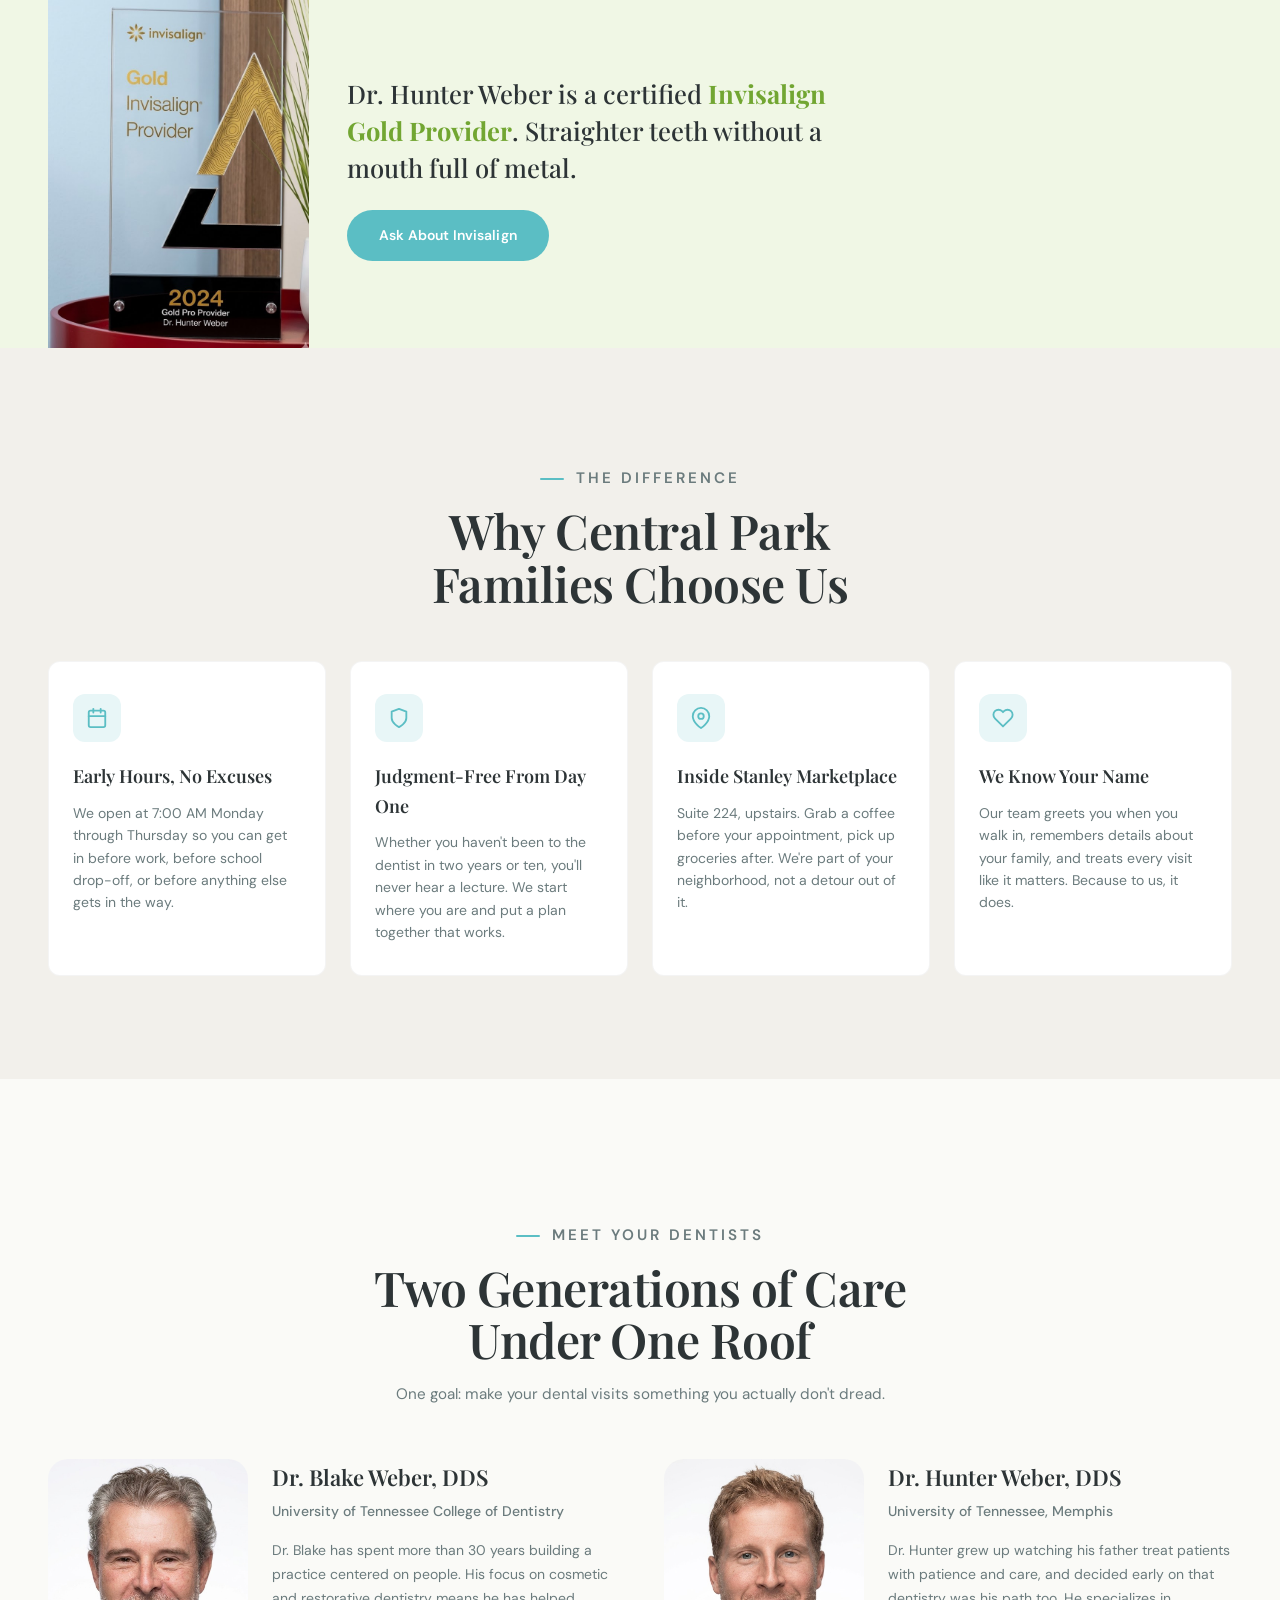
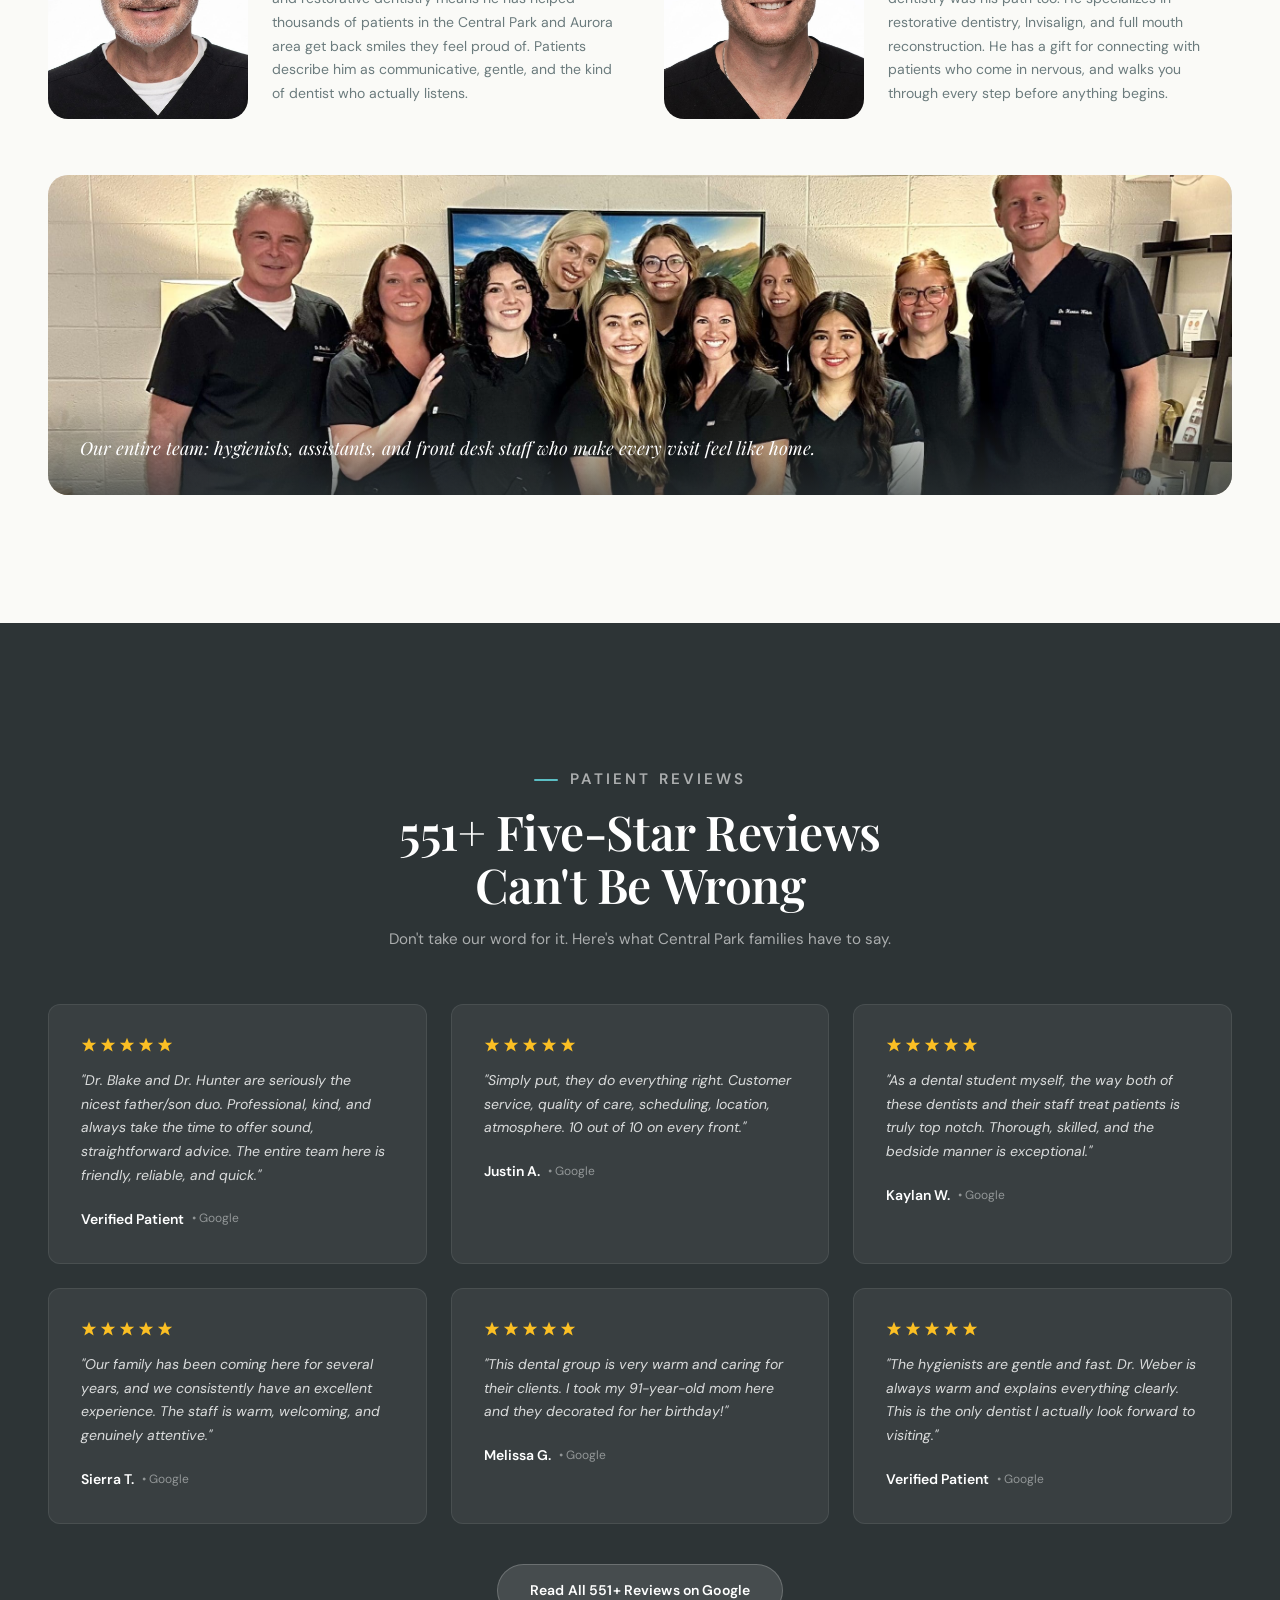
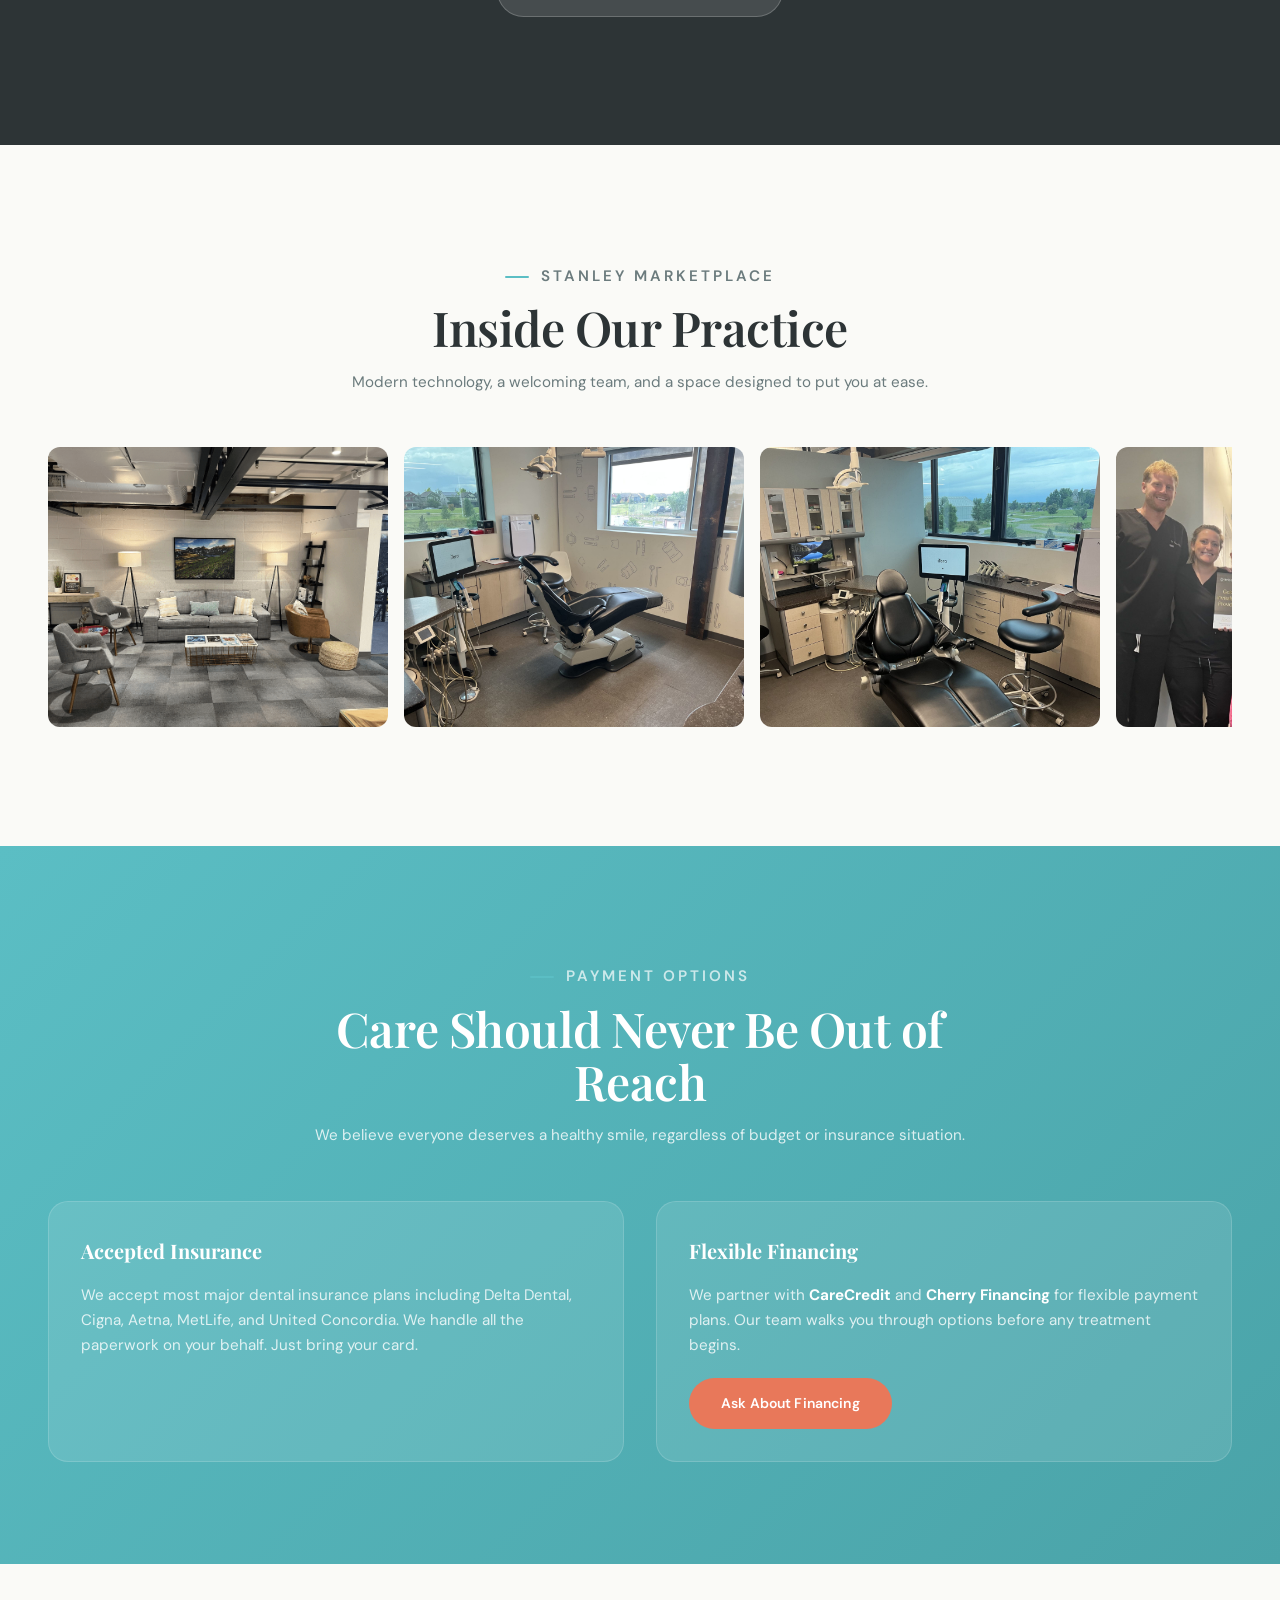
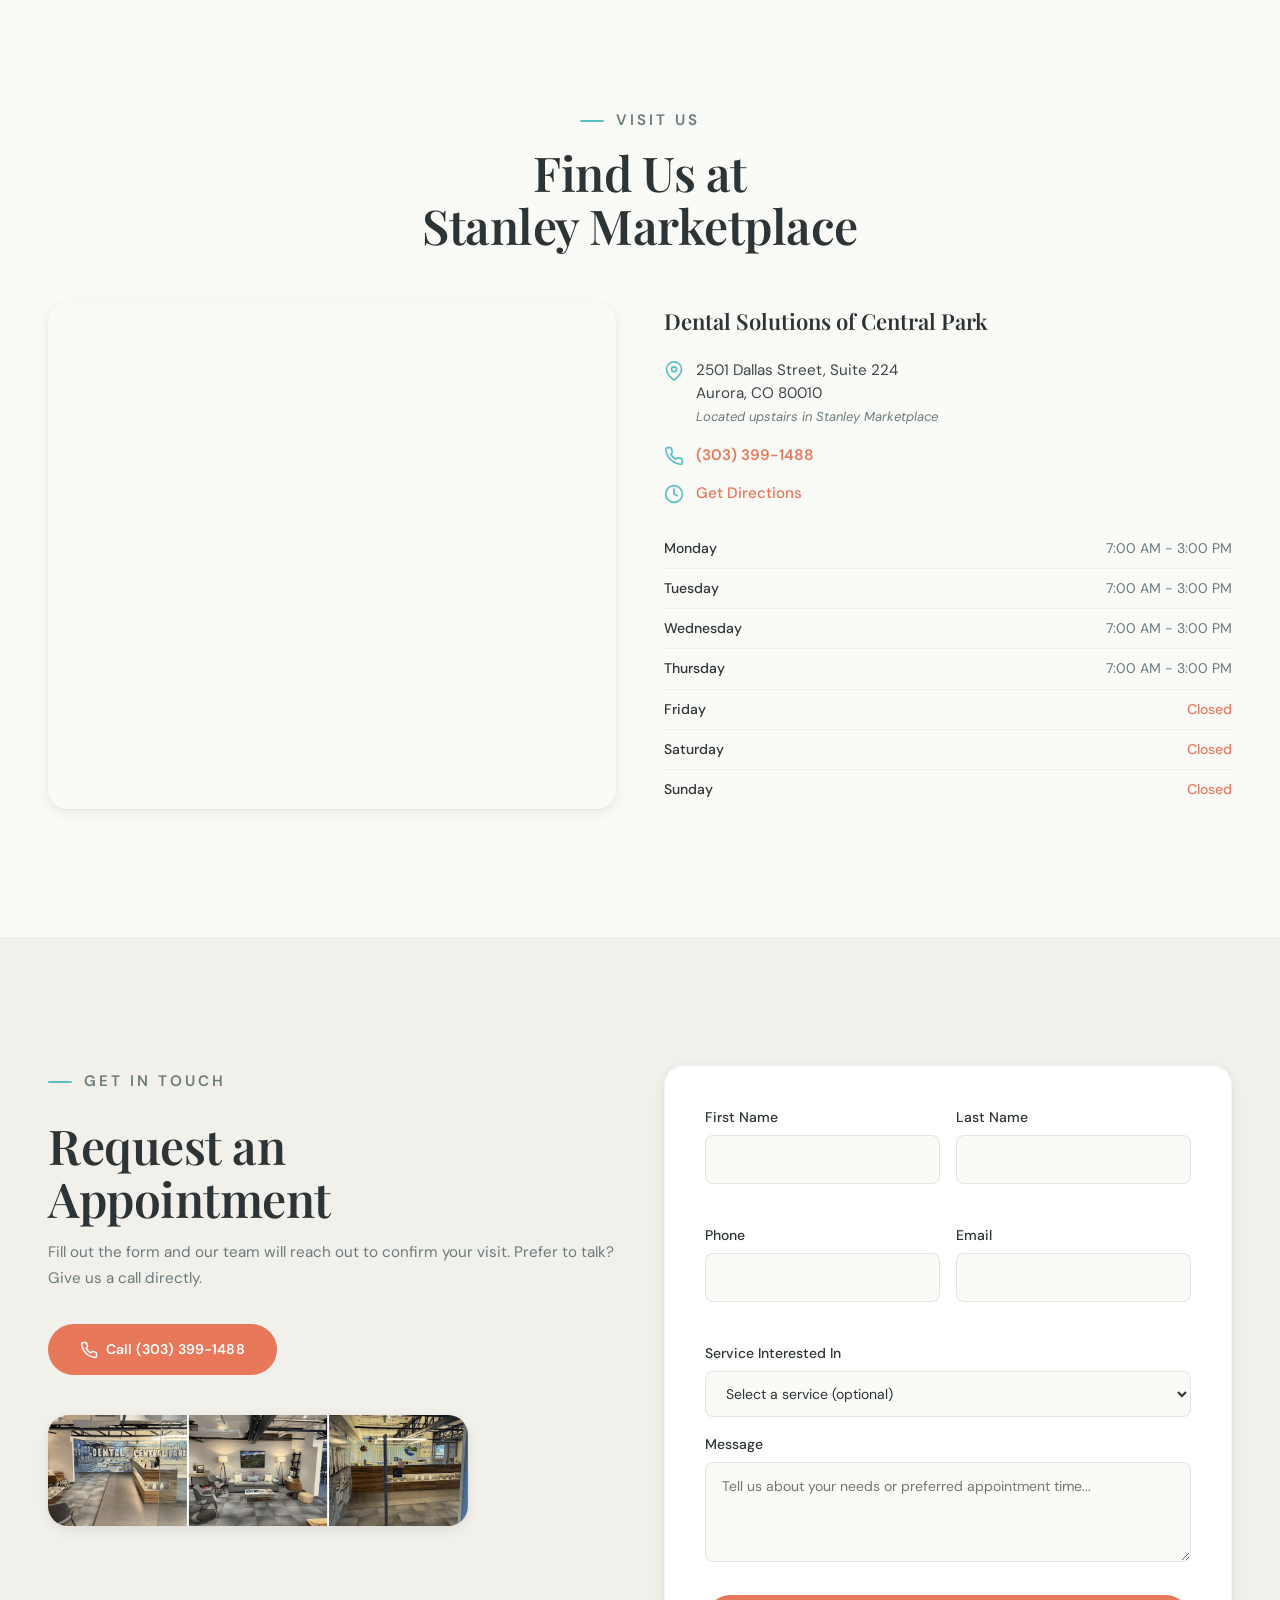
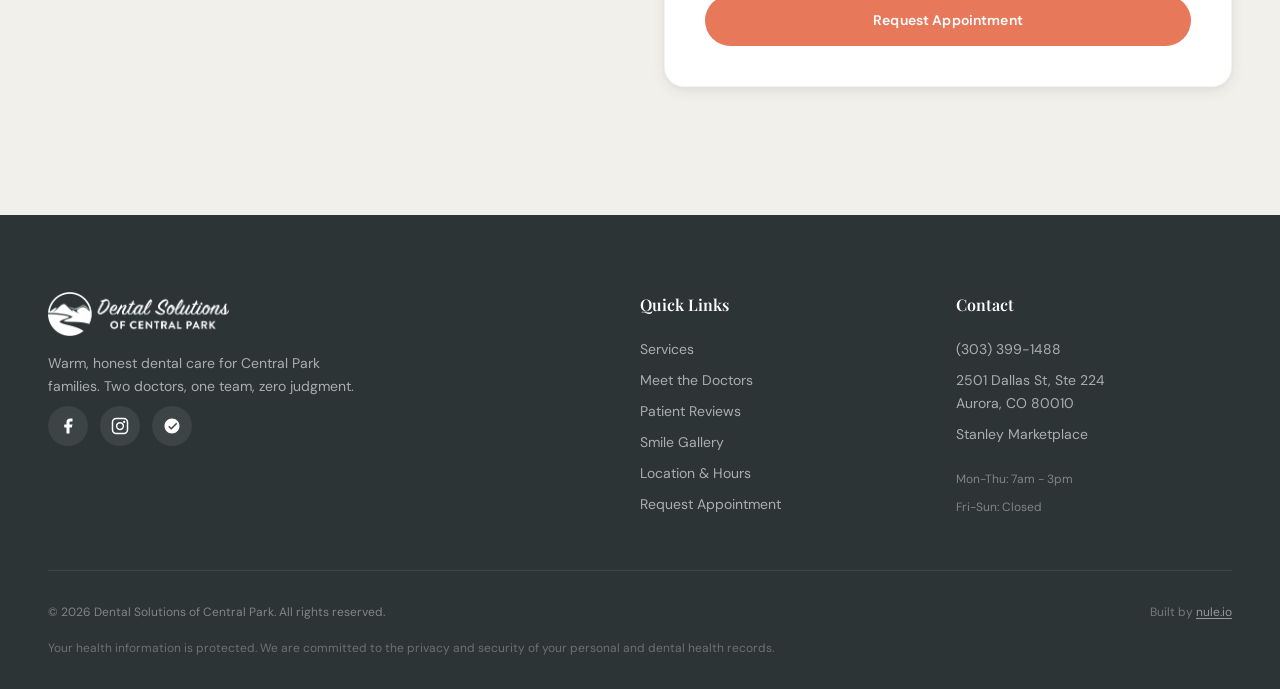
==== commit dff445d7: "Hero content padding matches trust bar (uses .wrap gutter only)" ====
--- a/index.html
+++ b/index.html
@@ -260,7 +260,7 @@
     linear-gradient(90deg, rgba(45,52,54,0.35) 0%, rgba(45,52,54,0) 50%);
 }
 .hero .wrap { position: relative; z-index: 2; }
-.hero-content { max-width: none; padding-bottom: 2rem; margin-left: clamp(2rem, 8vw, 8rem); margin-right: clamp(2rem, 8vw, 8rem); }
+.hero-content { max-width: none; padding-bottom: 2rem; margin-left: 0; margin-right: 0; }
 .hero-eyebrow {
   font-size: var(--fs-micro); letter-spacing: 0.2em; text-transform: uppercase;
   font-weight: 600; color: var(--teal); display: inline-flex;
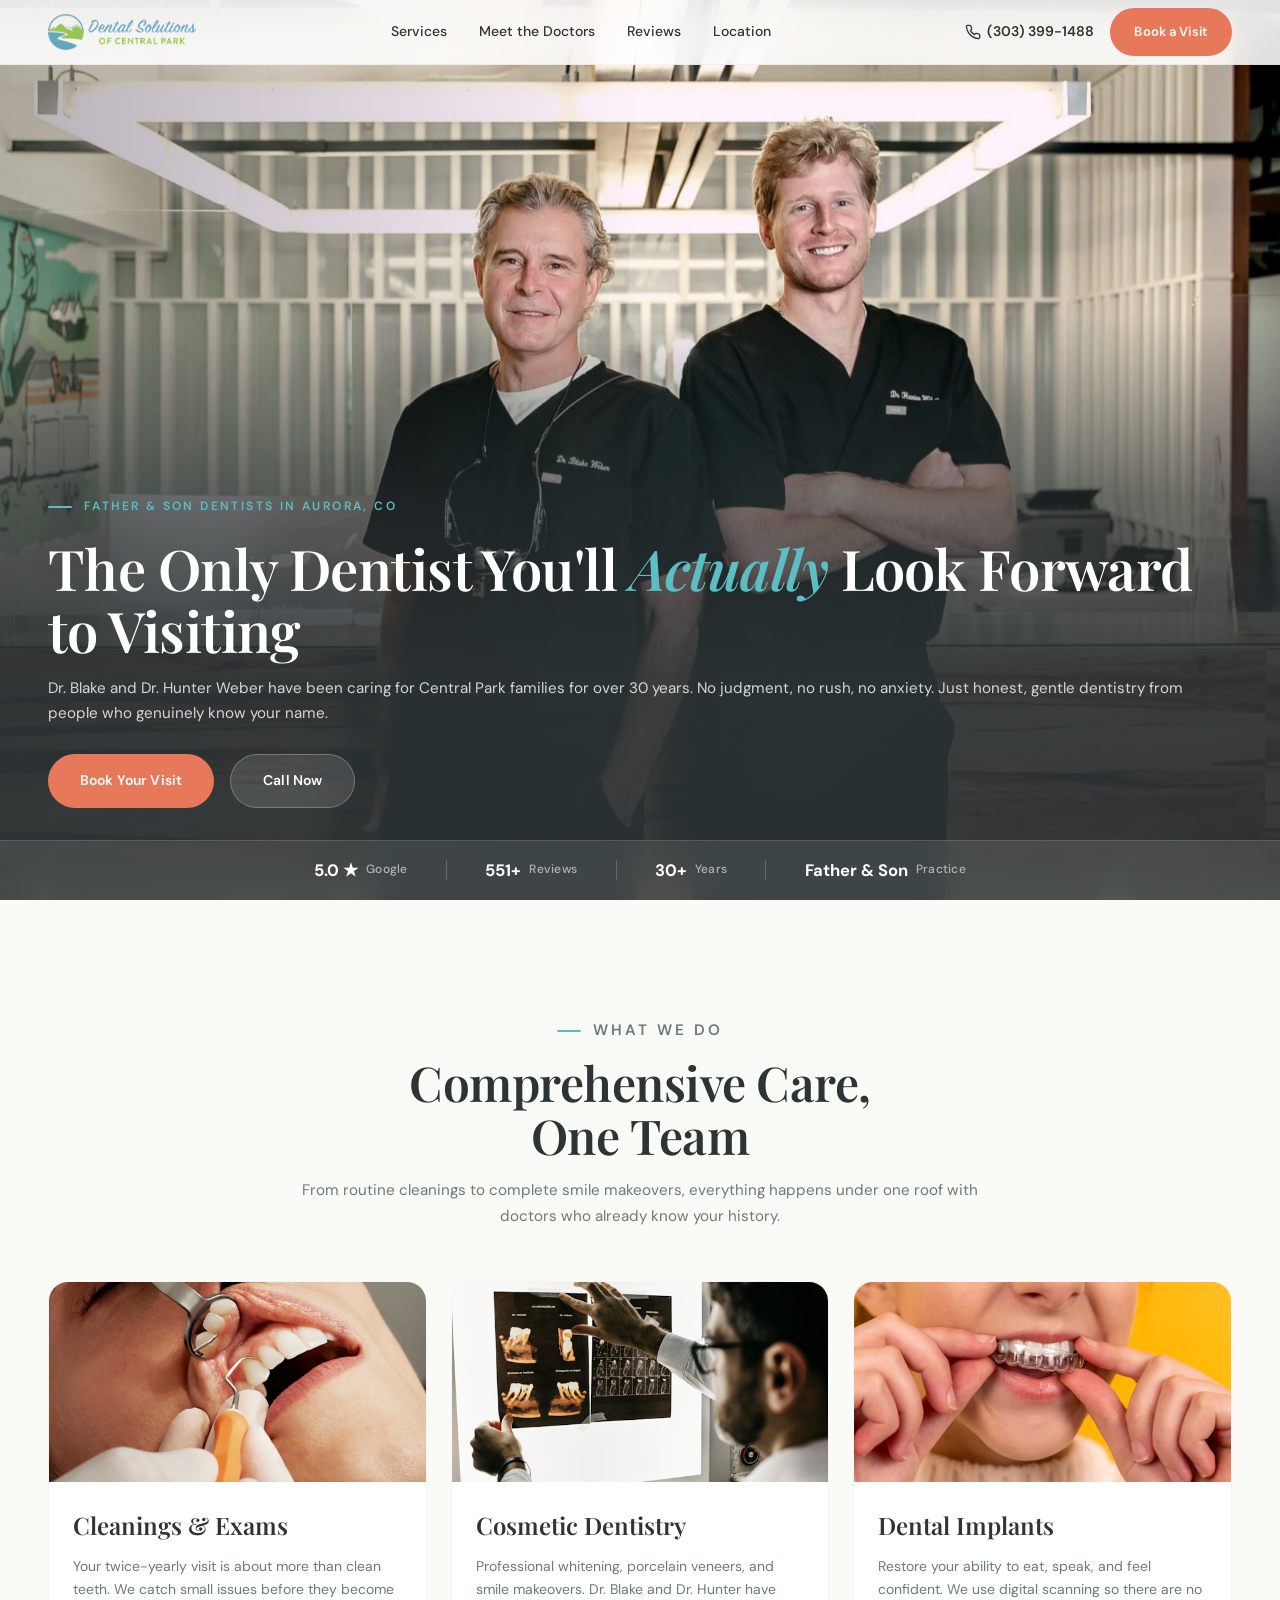
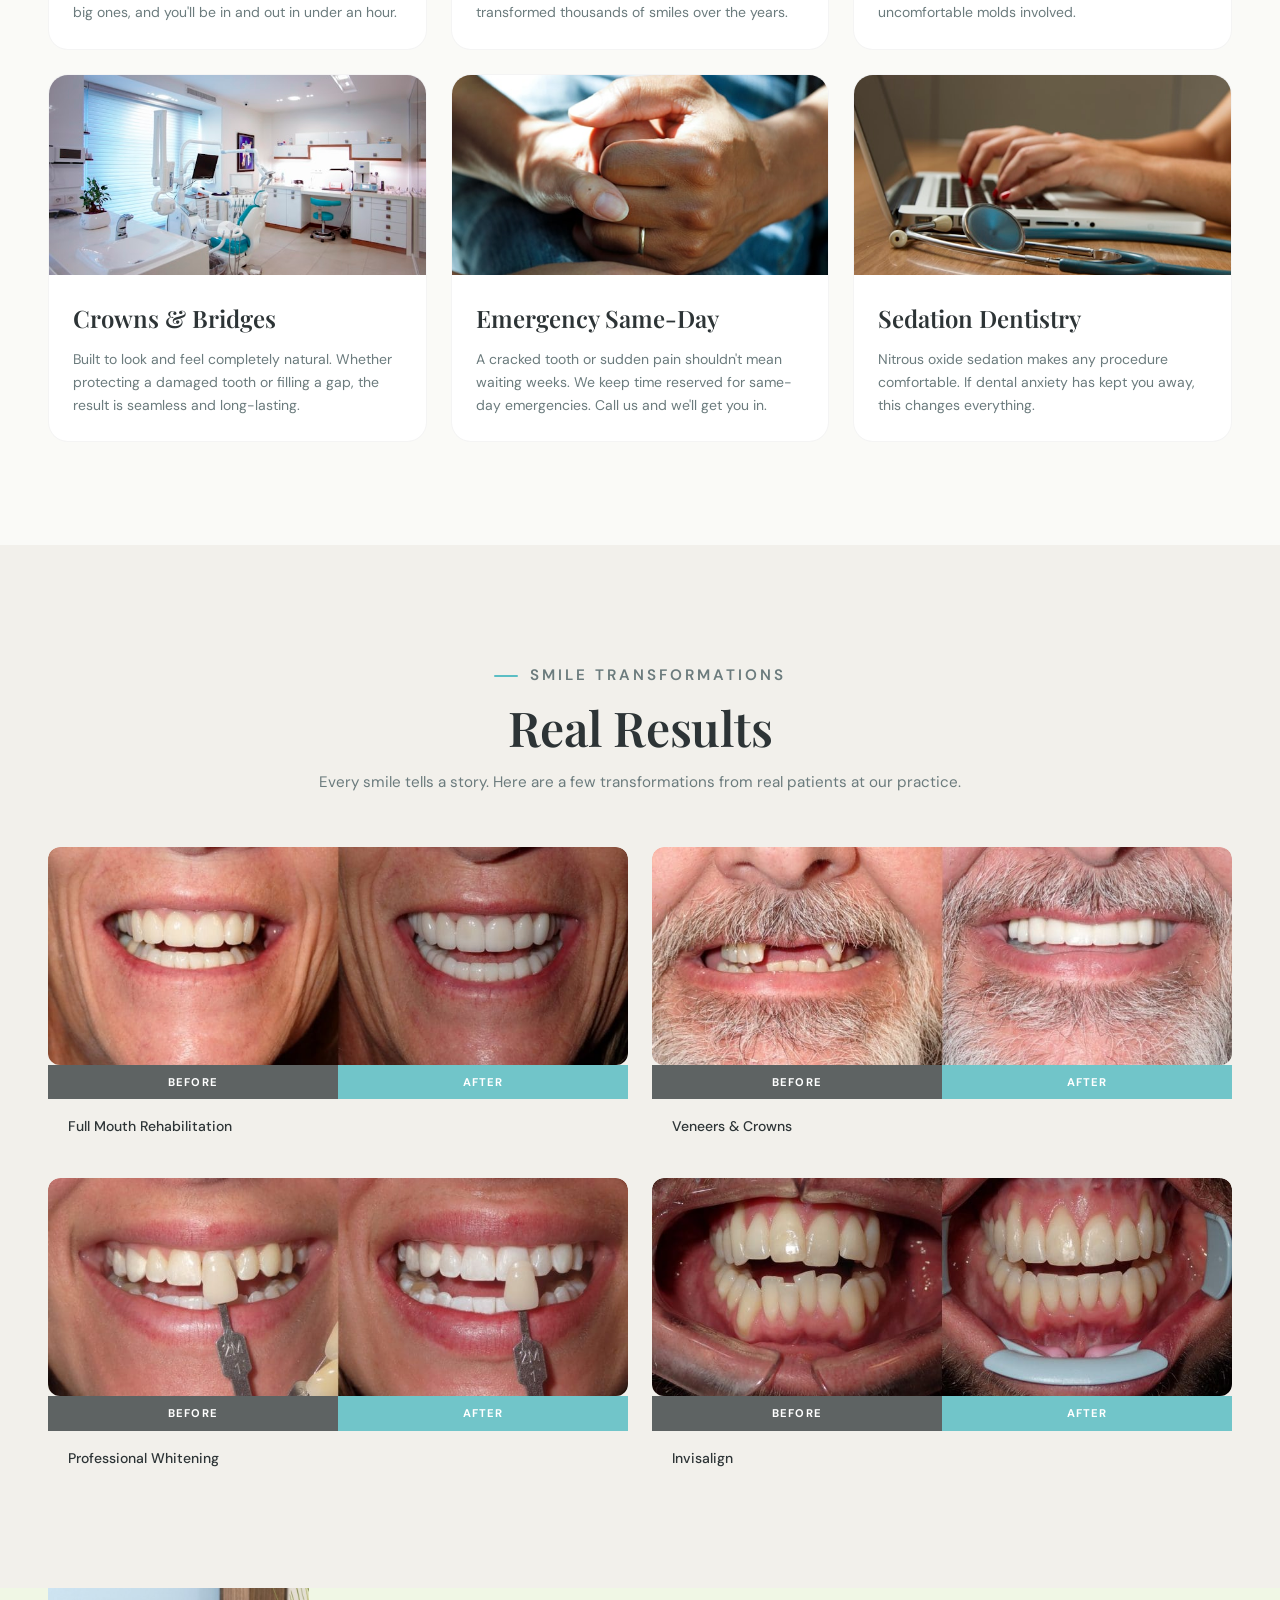
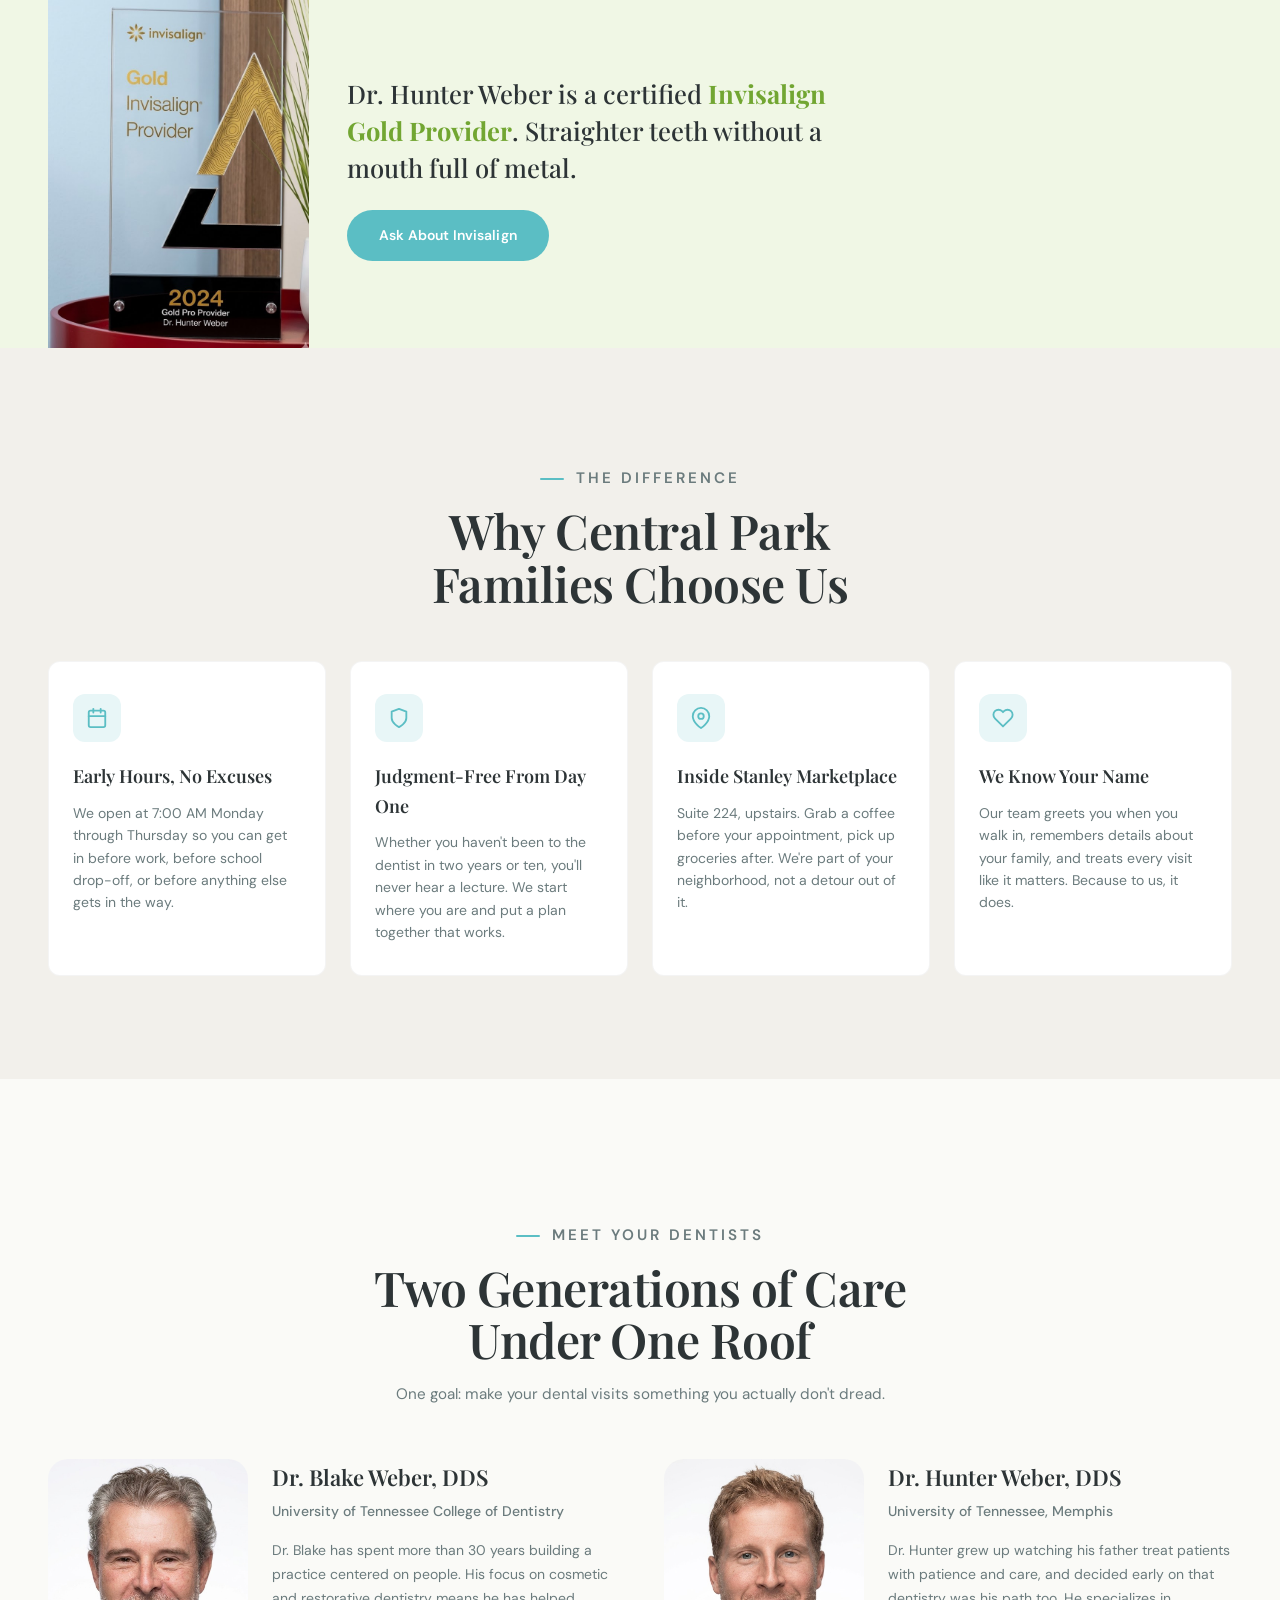
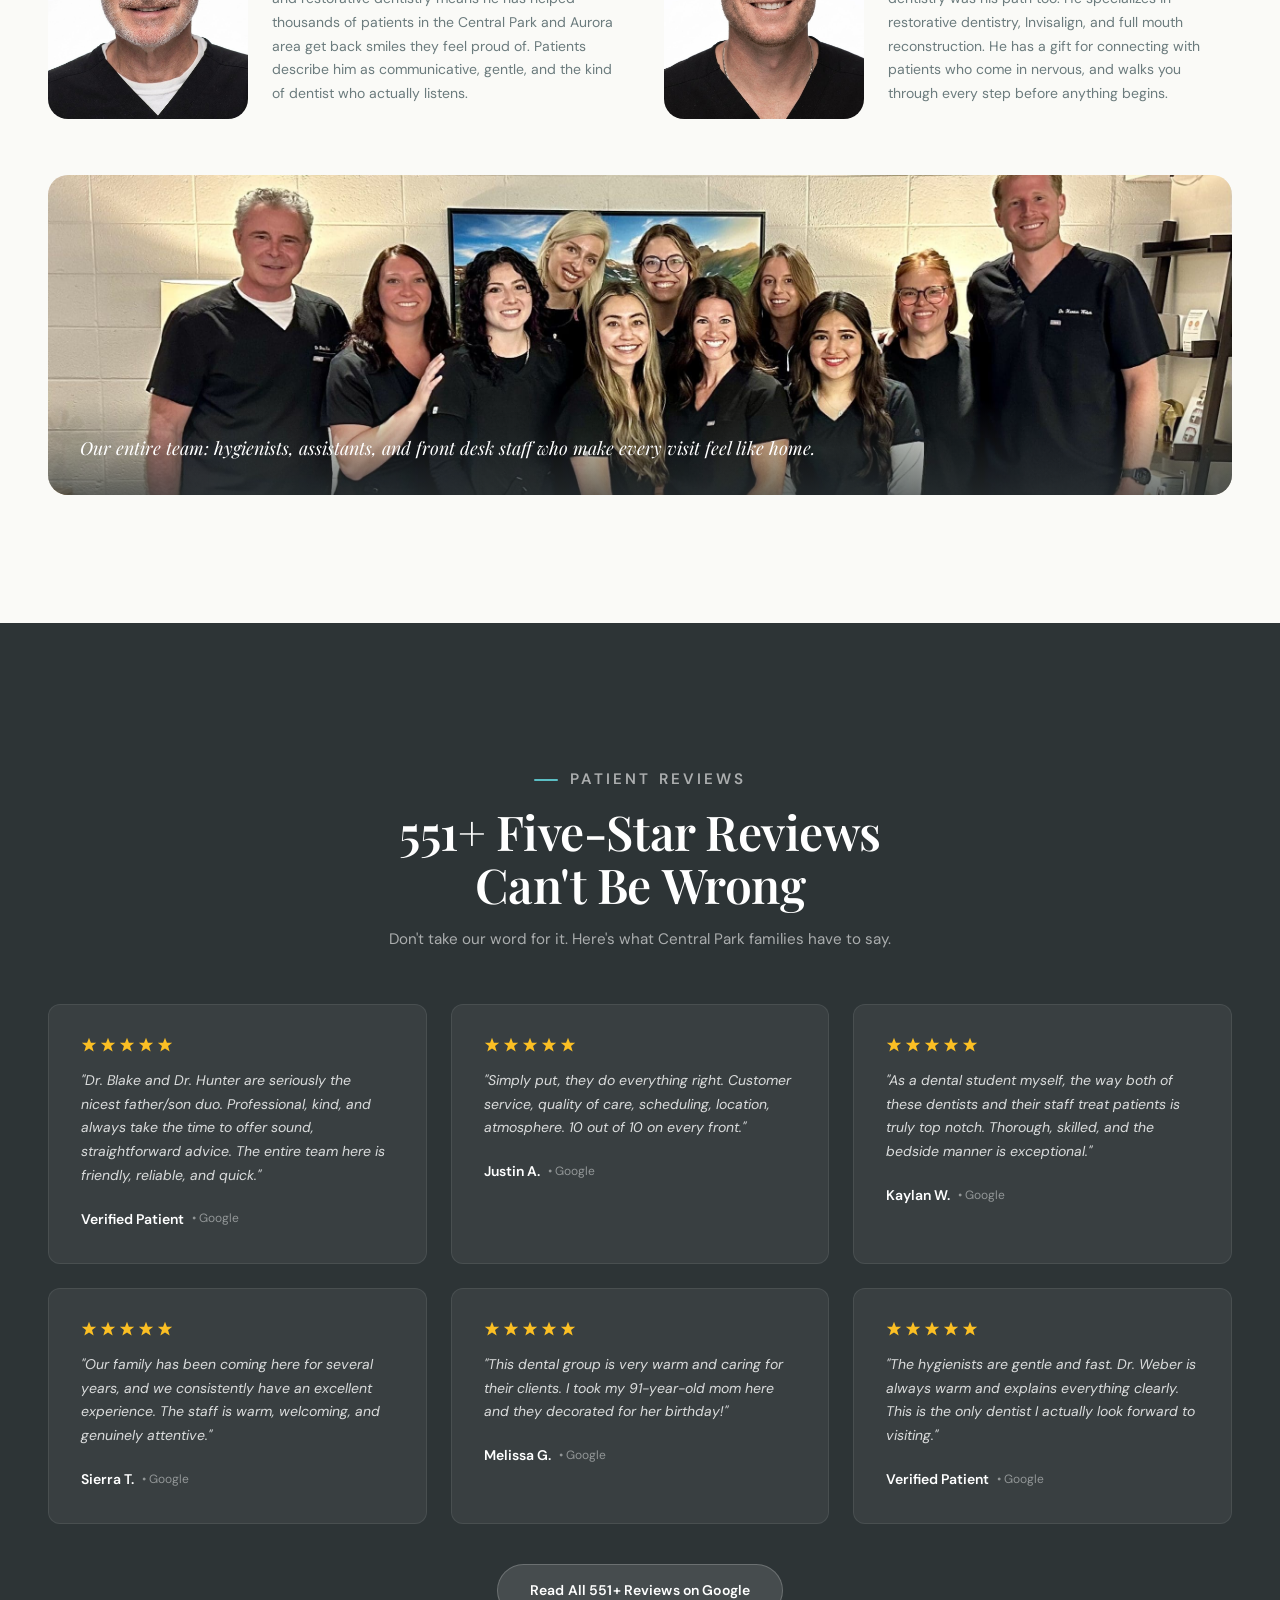
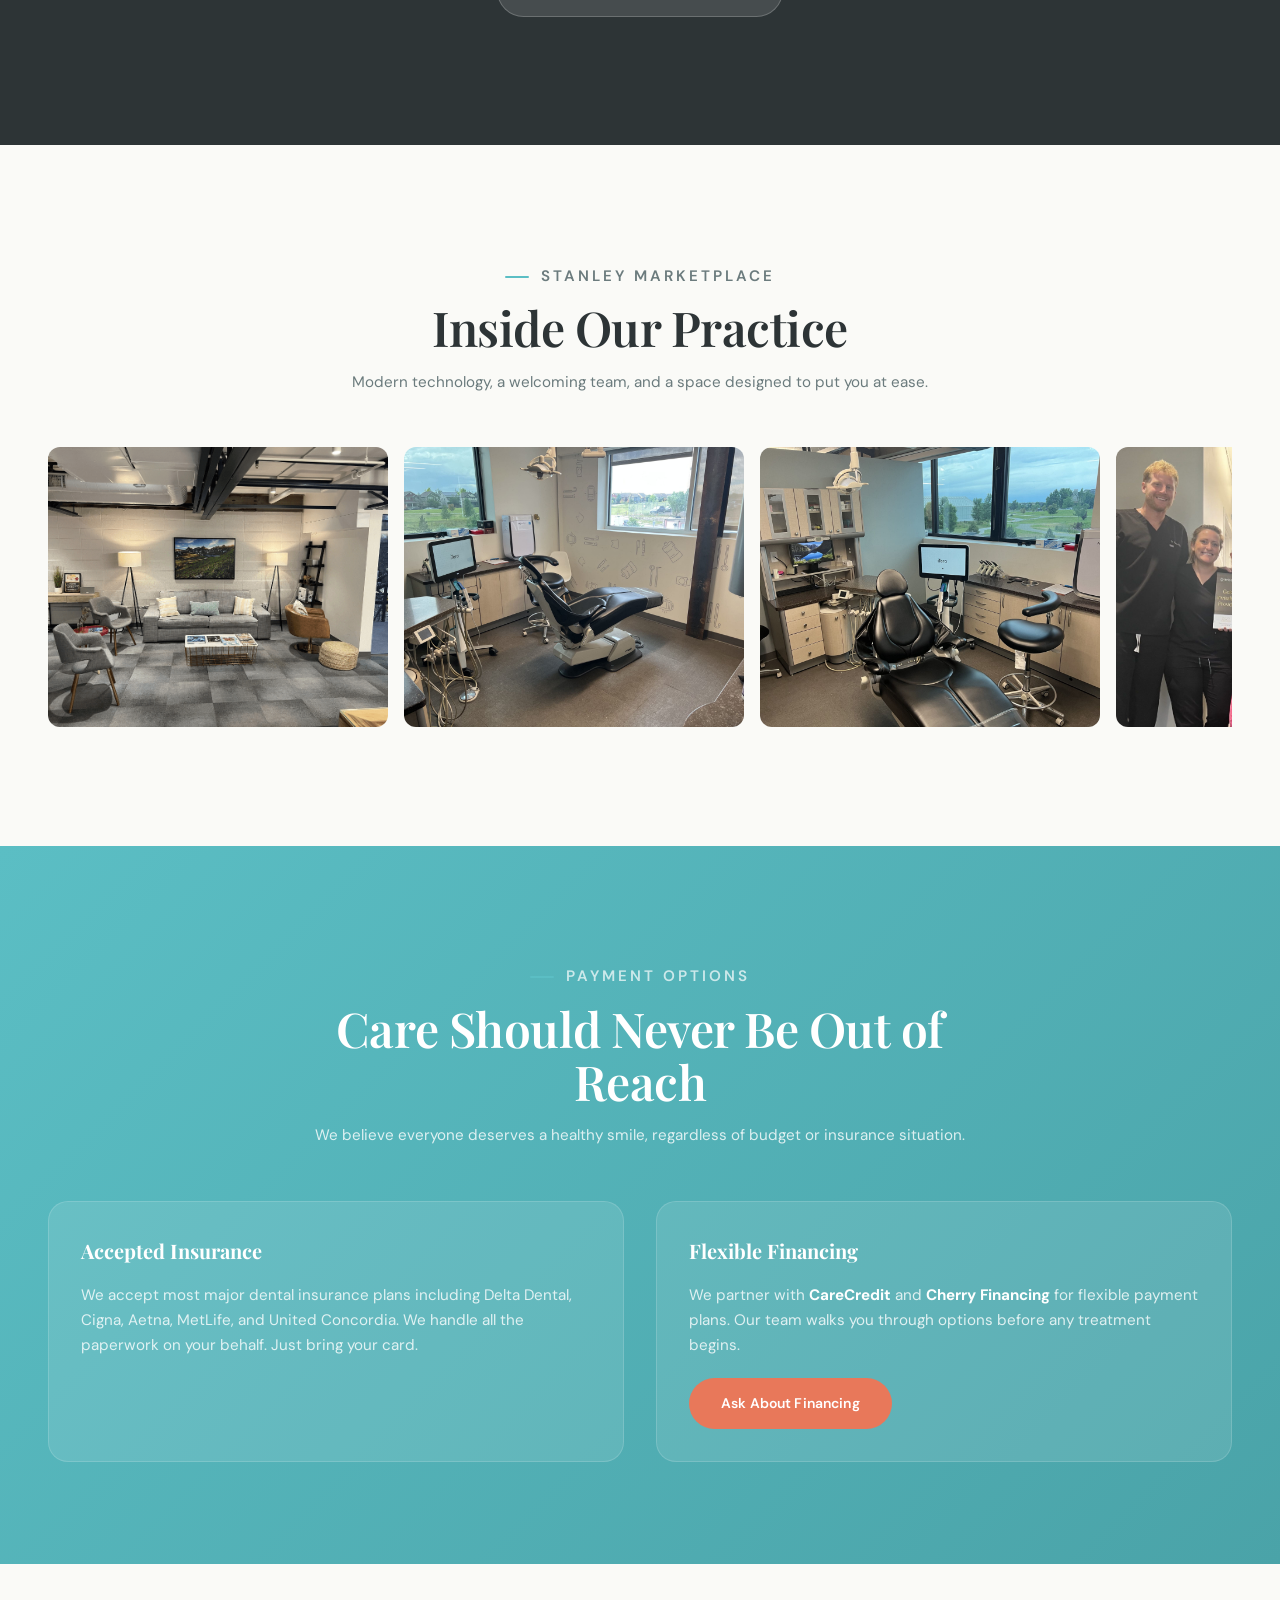
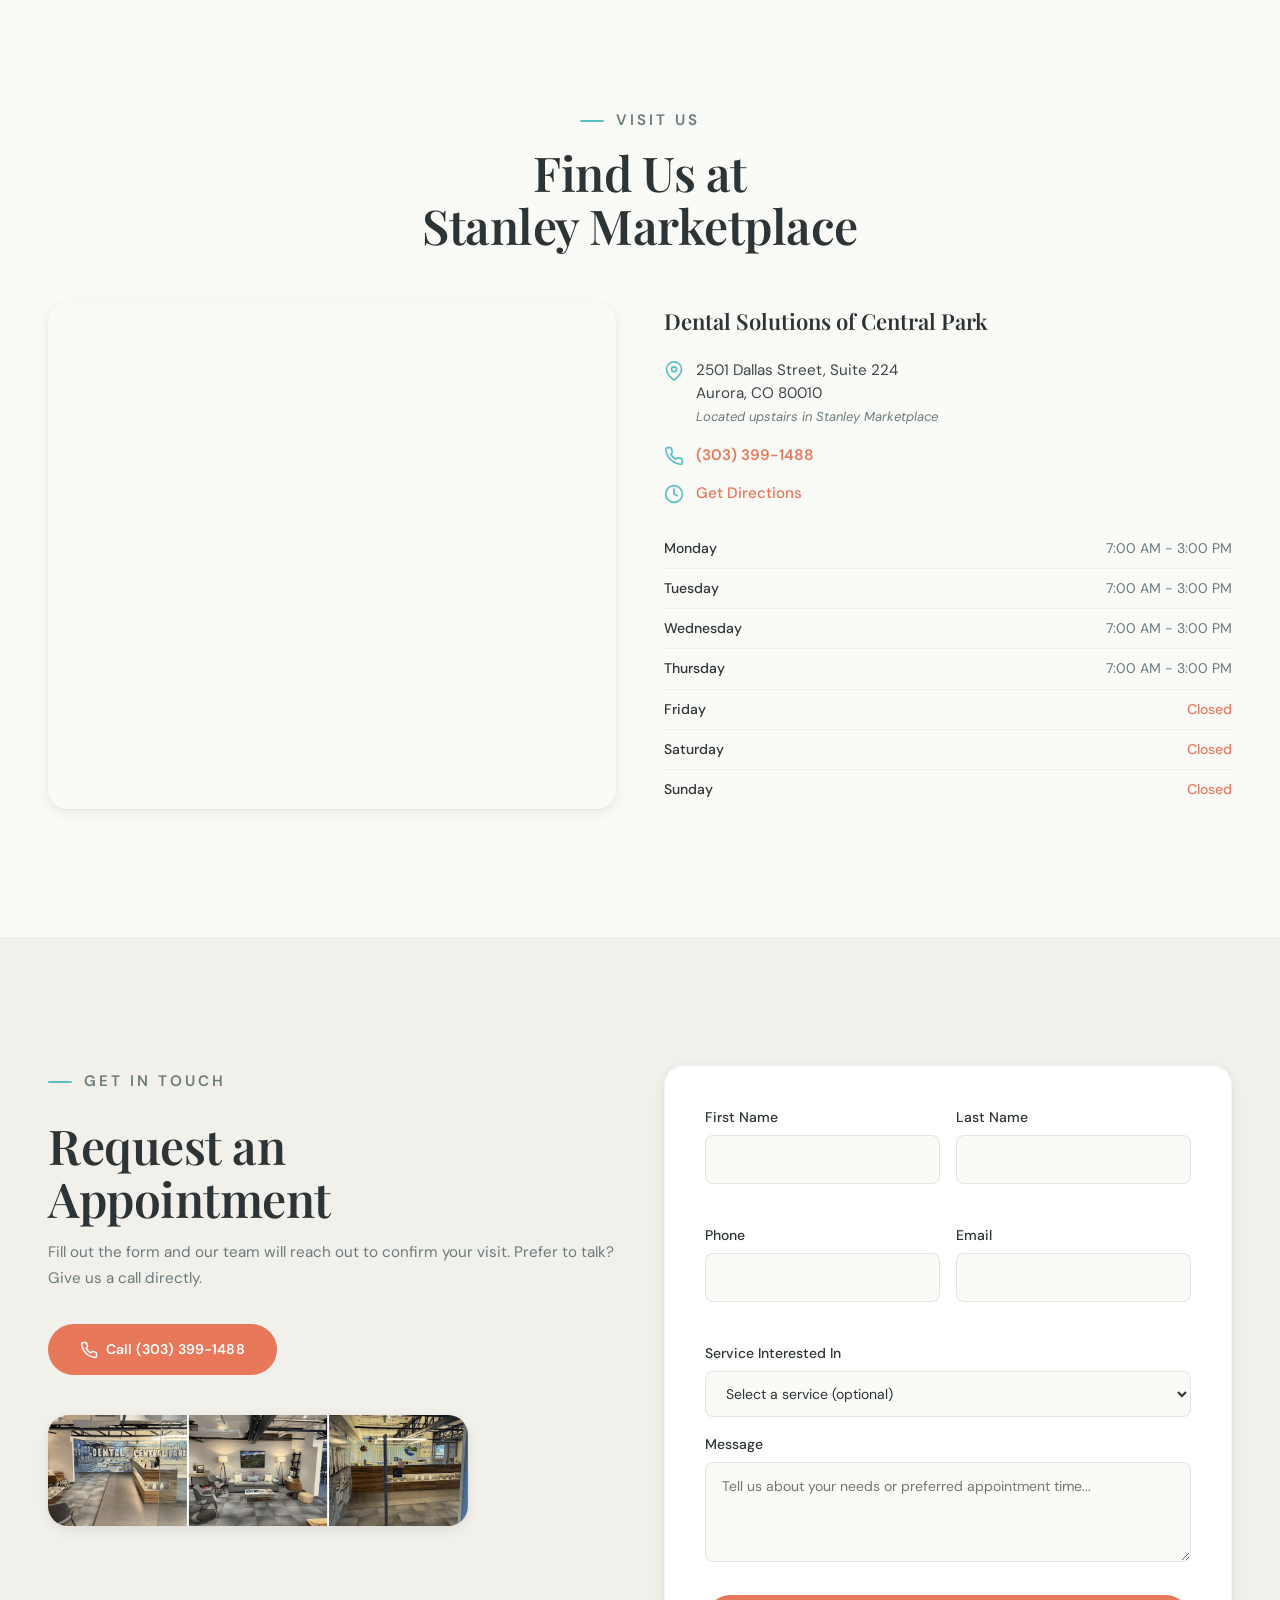
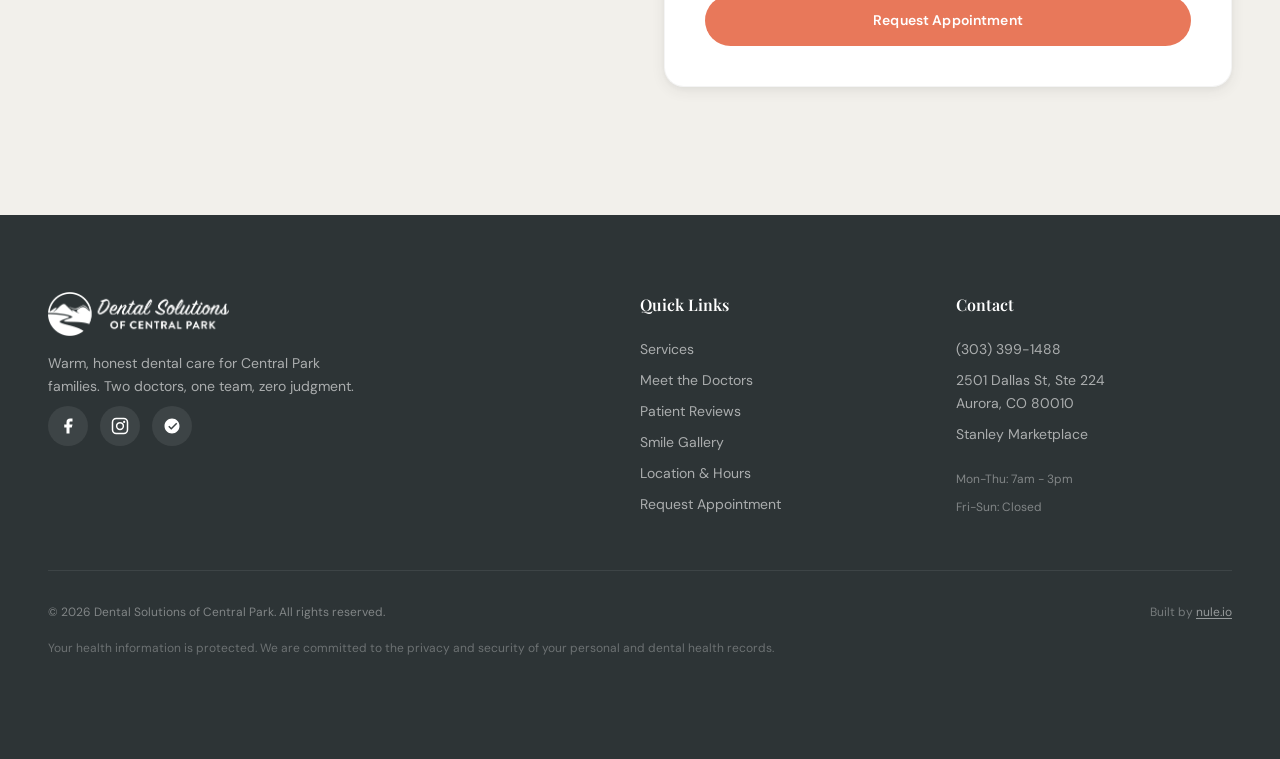
==== commit 99b71b14: "Sticky: always visible, Call Now text, footer padding for clearance" ====
--- a/index.html
+++ b/index.html
@@ -523,7 +523,7 @@
 /* ============================================
    FOOTER
    ============================================ */
-.footer { background: var(--charcoal); color: var(--white); padding: clamp(3rem, 6vw, 5rem) 0 2rem; }
+.footer { background: var(--charcoal); color: var(--white); padding: clamp(3rem, 6vw, 5rem) 0 calc(2rem + 70px); }
 .footer-grid {
   display: grid; grid-template-columns: 2fr 1fr 1fr; gap: 2.5rem;
   padding-bottom: 3rem; border-bottom: 1px solid rgba(255,255,255,0.08);
@@ -661,6 +661,8 @@
   height: clamp(40px, 5vw, 56px); width: auto; background: var(--white);
   border-radius: var(--radius-sm); padding: 0.5rem 0.75rem; box-shadow: var(--shadow-sm);
 }
+.financing-grid { display: grid; grid-template-columns: 1fr 1fr; gap: 2rem; }
+@media (max-width: 700px) { .financing-grid { grid-template-columns: 1fr; } }
 @media (max-width: 700px) {
   .financing-inner { flex-direction: column; text-align: center; }
   .financing-logos { justify-content: center; }
@@ -1092,7 +1094,7 @@
       <h2 class="display" style="color:var(--white);">Care Should Never Be Out of Reach</h2>
       <p style="color:rgba(255,255,255,0.8);">We believe everyone deserves a healthy smile, regardless of budget or insurance situation.</p>
     </div>
-    <div style="display:grid; grid-template-columns:1fr 1fr; gap:2rem;" class="fade-in">
+    <div class="financing-grid fade-in">
       <div style="background:rgba(255,255,255,0.1); border:1px solid rgba(255,255,255,0.15); border-radius:var(--radius-lg); padding:2rem;">
         <h3 style="font-family:'Playfair Display',Georgia,serif; font-size:1.25rem; color:var(--white); margin-bottom:1rem;">Accepted Insurance</h3>
         <p style="color:rgba(255,255,255,0.8); font-size:0.95rem; line-height:1.65;">We accept most major dental insurance plans including Delta Dental, Cigna, Aetna, MetLife, and United Concordia. We handle all the paperwork on your behalf. Just bring your card.</p>
@@ -1277,7 +1279,7 @@
 
 <a href="tel:3033991488" class="sticky-call" aria-label="Call Dental Solutions">
   <svg viewBox="0 0 24 24" fill="none" stroke="currentColor" stroke-width="2.5" stroke-linecap="round" stroke-linejoin="round"><path d="M22 16.92v3a2 2 0 01-2.18 2 19.79 19.79 0 01-8.63-3.07 19.5 19.5 0 01-6-6 19.79 19.79 0 01-3.07-8.67A2 2 0 014.11 2h3a2 2 0 012 1.72 12.84 12.84 0 00.7 2.81 2 2 0 01-.45 2.11L8.09 9.91a16 16 0 006 6l1.27-1.27a2 2 0 012.11-.45 12.84 12.84 0 002.81.7A2 2 0 0122 16.92z"/></svg>
-  Call (303) 399-1488
+  Call Now
 </a>
 
 <script>
